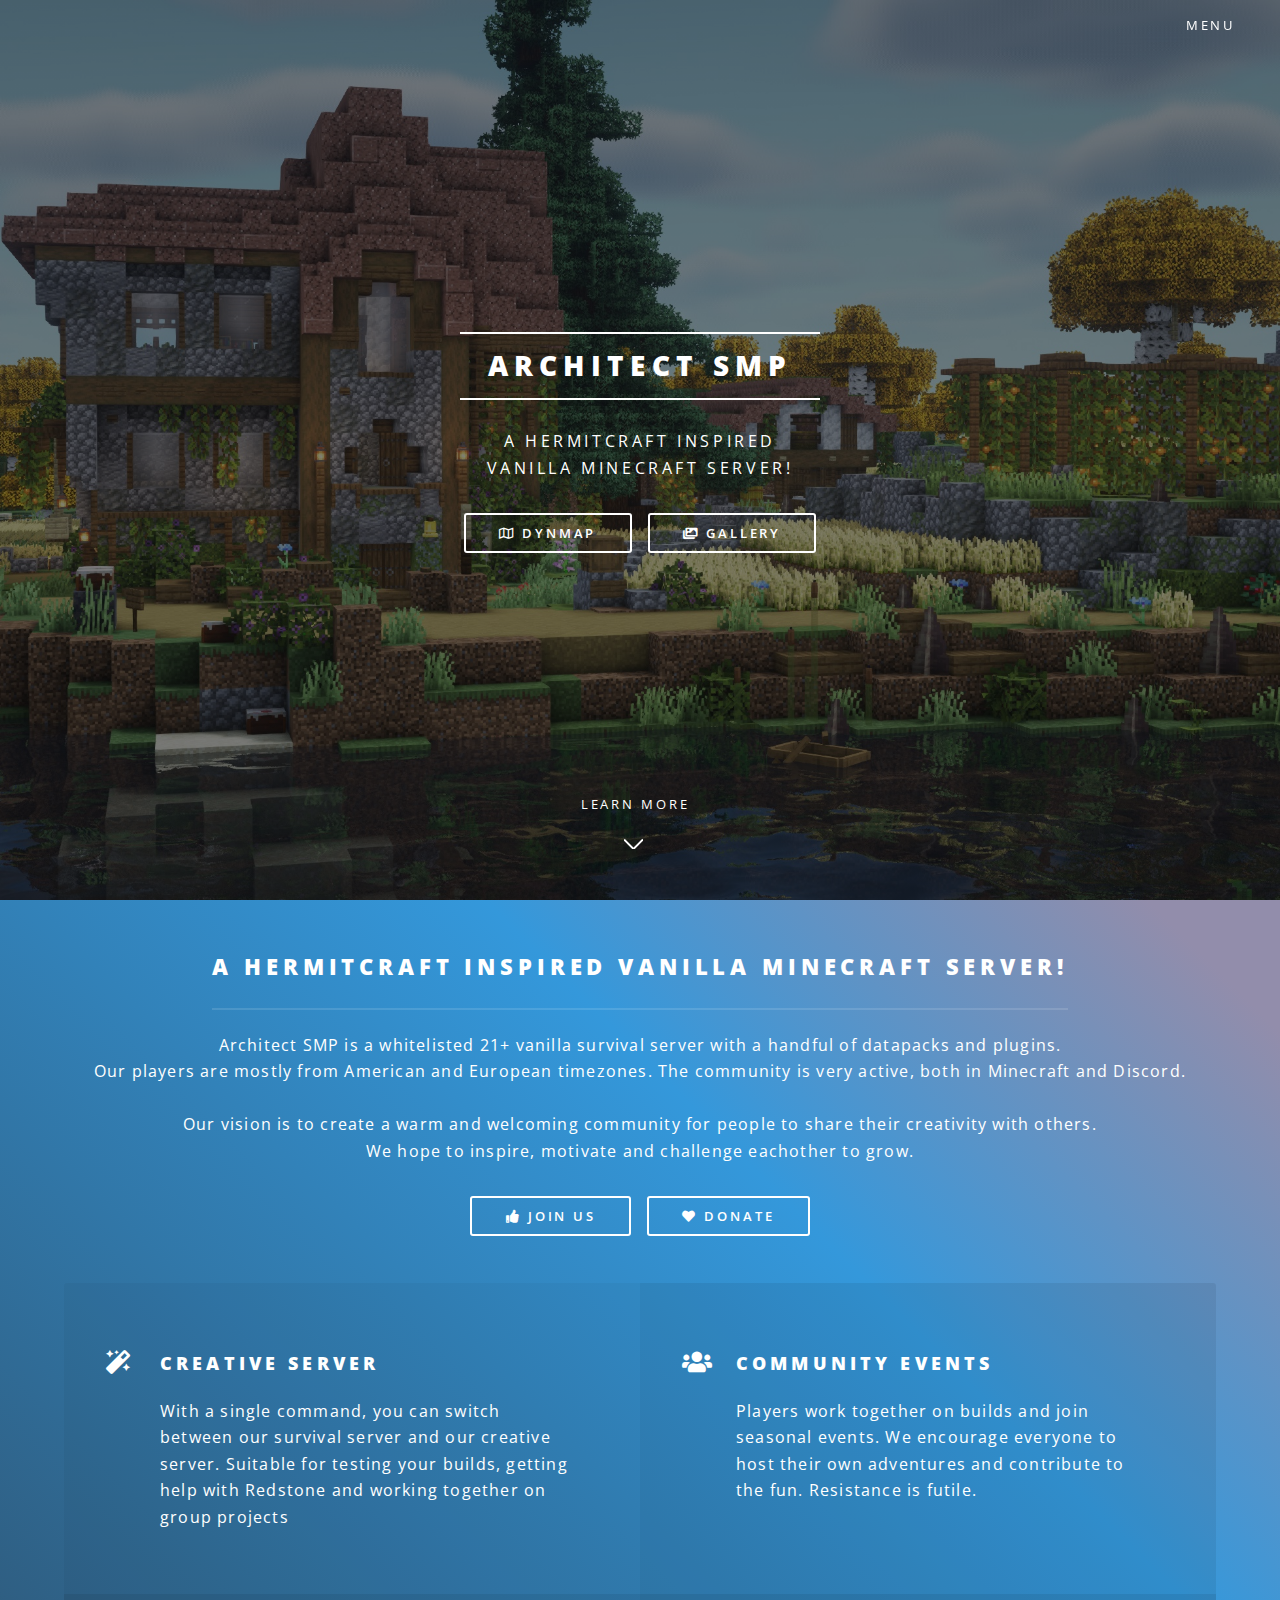
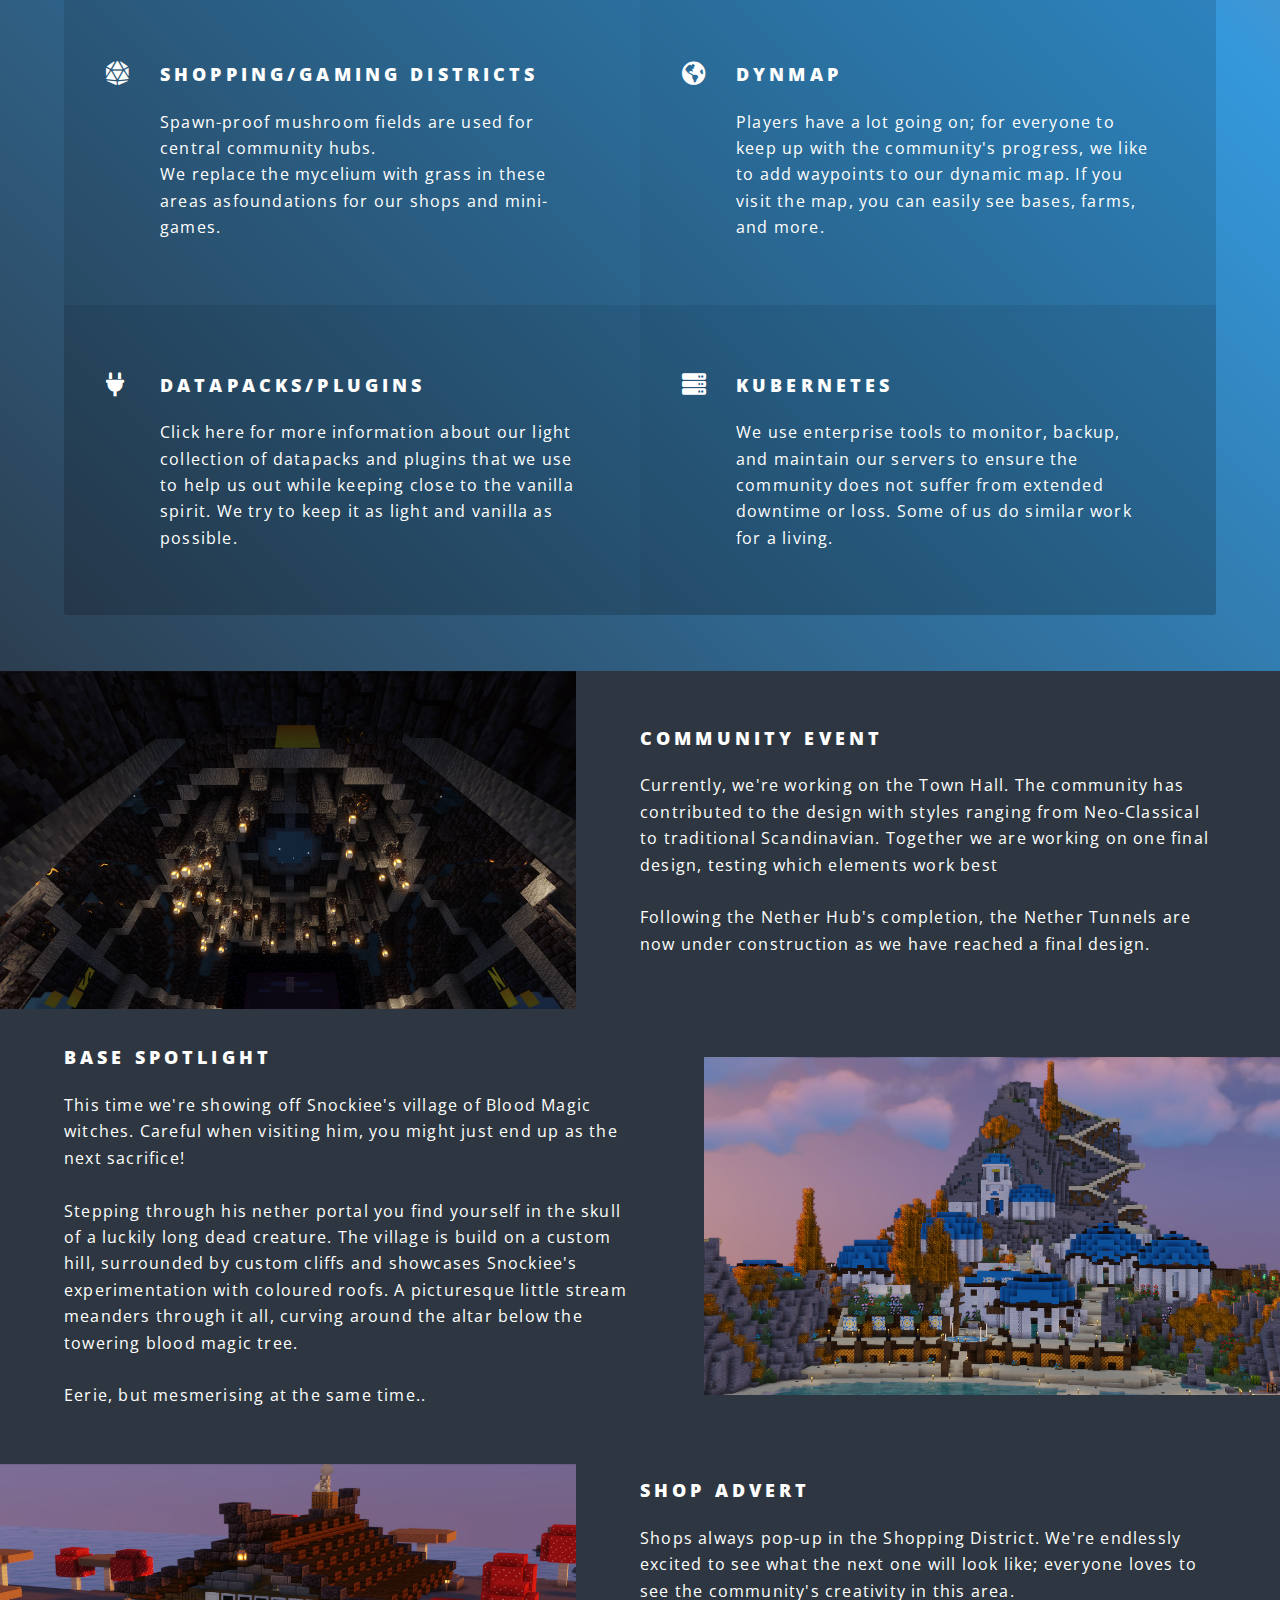
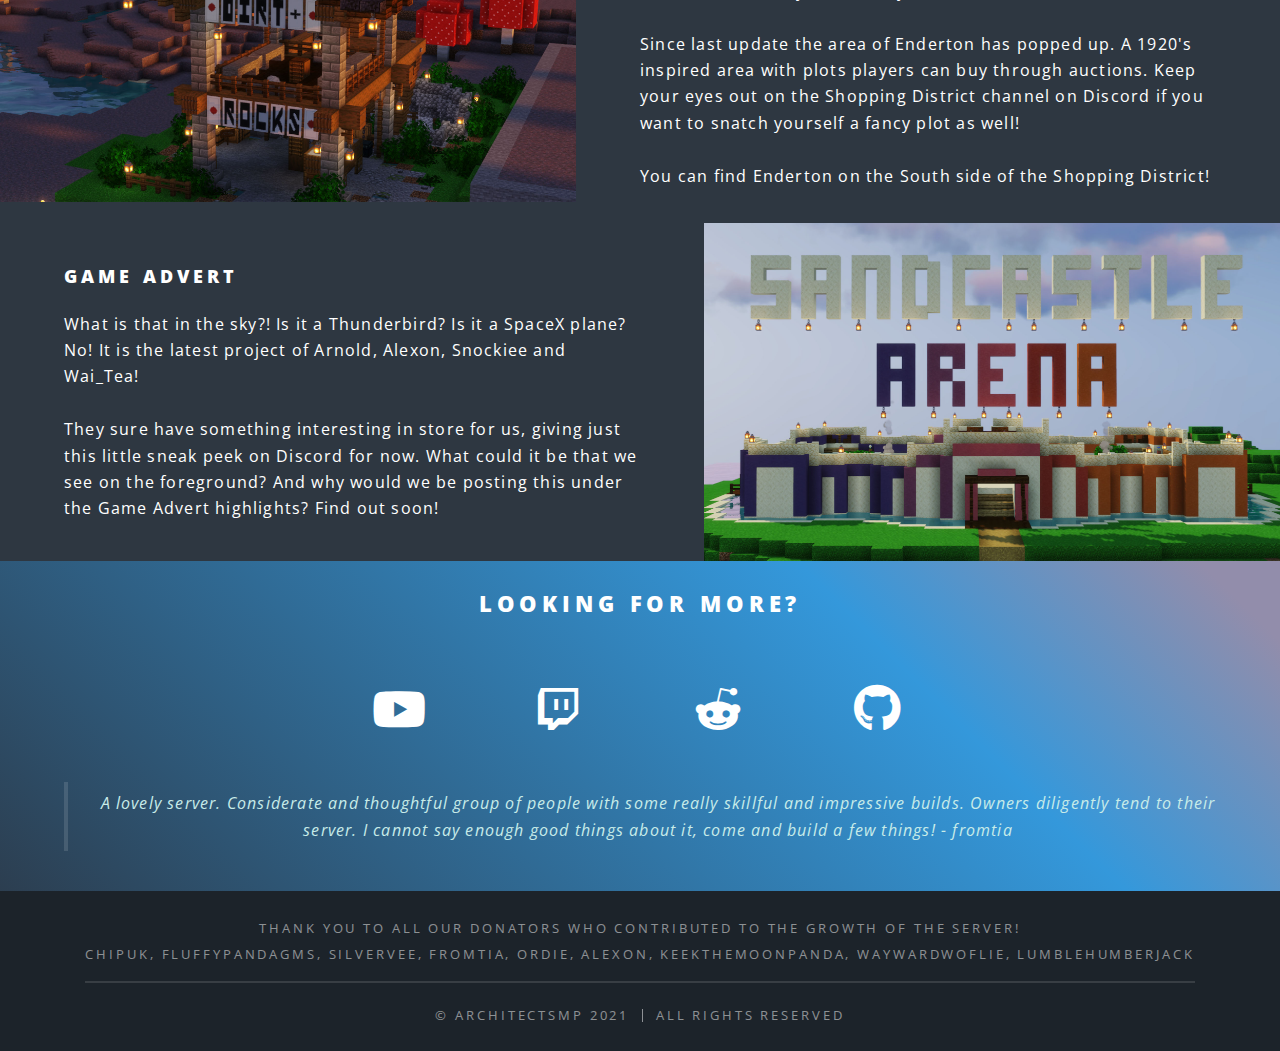
==== index.html @ ae8dad7c "chore: update donators" ====
<!DOCTYPE HTML>
<html>
	<head>
		<title>Architect SMP</title>
		<meta charset="utf-8" />
		<meta name="viewport" content="width=device-width, initial-scale=1, user-scalable=no" />
		<link rel="stylesheet" href="assets/css/main.css" />
    <link rel="icon" href="assets/images/favicon.png">
		<noscript><link rel="stylesheet" href="assets/css/noscript.css" /></noscript>
	</head>
	<body class="landing is-preload">

		<!-- Page Wrapper -->
			<div id="page-wrapper">

				<!-- Header -->
					<header id="header" class="alt">
						<h1><a href="index.html"><!--<img src="assets/images/headerlogo.png" alt="Arcitect SMP"/>&nbsp;--> Architect SMP</a></h1>
						<nav id="nav">
							<ul>
								<li class="special">
								<a href="#menu" class="menuToggle"><span>Menu</span></a>
									<div id="menu">
										<ul>
											<li><h4>Menu</h4></li>
											<li><a href="index.html">Home</a></li>
											<li><a href="faq.html">FAQ</a></li>
                      						<li><a href="mods.html">Datapacks</a></li>
                      						<li><a href="mods.html">Plugins</a></li>
											<li><a href="https://photos.app.goo.gl/3EfzK7wDeBTkXhji7" target="_blank">Gallery</a></li>
											<li><a href="https://map.architectsmp.com" target="_blank">DynMap</a></li>
											<li><a href="https://blog.architectsmp.com" target="_blank">Tech Bits</a></li>
											<li><a href="https://donate.architectsmp.com" target="_blank">Donate</a></li>
											<li><a href="https://discord.gg/k9T9XnFv3Y" target="_blank">Join us</a></li>
										</ul>
									</div>
								</li>
							</ul>
						</nav>
					</header>

				<!-- Banner -->
					<section id="banner">
						<div class="inner">
							<h2>Architect SMP</h2>
							<p>A Hermitcraft inspired <br>
								vanilla	Minecraft server!</p>
							<ul class="actions special">
								<!--<li><a href="https://discord.gg/k9T9XnFv3Y" class="button primary">Join us</a></li>-->
								<!--<li><a href="https://discord.gg/k9T9XnFv3Y" class="button secondary">Donate</a></li>-->
								<li><a href="https://map.architectsmp.com/" class="button secondary icon generic fa-map" target="_blank">DynMap</a></li>
								<li><a href="https://photos.app.goo.gl/3EfzK7wDeBTkXhji7" class="button secondary icon solid fa-images" target="_blank">Gallery</a></li>
							</ul>
						</div>
						<a href="#one" class="more scrolly">Learn More</a>
					</section>

				<!-- One -->
				<section id="one" class="wrapper style3 special">
					<div class="inner">
						<header class="major">
							<h2>A Hermitcraft inspired vanilla Minecraft server!</h2>
							<p>Architect SMP is a whitelisted 21+ vanilla survival server with a handful of datapacks and plugins. <br>
								Our players are mostly from American and European timezones. The community is very active, both in Minecraft and Discord.
								<br><br>
								Our vision is to create a warm and welcoming community for people to share their creativity with others. <br>
								We hope to inspire, motivate and challenge eachother to grow.</p>
							<a href="https://discord.gg/k9T9XnFv3Y" class="button secondary2 icon solid fa-thumbs-up" target="_blank">Join us</a> &nbsp; 
							<a href="https://donate.architectsmp.com/" class="button secondary icon solid fa-heart" target="_blank">Donate</a>
						</header>
						<ul class="features">										
							<li class="icon solid fa-magic">
								<h3>Creative Server</h3>
								<p>With a single command, you can switch between our survival server and our creative server. Suitable for testing your builds, getting help with Redstone and working together on group projects</p>
							</li>
							<li class="icon solid fa-users">
								<h3>Community Events</h3>
								<p>Players work together on builds and join seasonal events. We encourage everyone to host their own adventures and contribute to the fun. Resistance is futile.</p>
							</li>
							<li class="icon solid fa-dice-d20">
								<h3>Shopping/Gaming Districts</h3>
								<p>Spawn-proof mushroom fields are used for central community hubs. <br<br><br>
									We replace the mycelium with grass in these areas asfoundations for our shops and mini-games.</p>
							</li>
							<li class="icon solid fa-globe-americas">
								<a href="https://map.architectsmp.com/" target="_blank"><h3>Dynmap</h3>
								<p>Players have a lot going on; for everyone to keep up with the community's progress, we like to add waypoints to our dynamic map. If you visit the map, you can easily see bases, farms, and more.</p></a>
							</li>
							<li class="icon solid fa-plug">
								<a href="mods.html" target="_blank"><h3>Datapacks/Plugins</h3>
								<p>Click here for more information about our light collection of datapacks and plugins that we use to help us out while keeping close to the vanilla spirit. We try to keep it as light and vanilla as possible.</p></a>
							</li>
							<li class="icon solid fa-server">
								<a href="https://stats.uptimerobot.com/Q71mYu6O9o" target="_blank"><h3>Kubernetes</h3>
								<p>We use enterprise tools to monitor, backup, and maintain our servers to ensure the community does not suffer from extended downtime or loss. Some of us do similar work for a living.</p></a>
							</li>
							<!--<li class="icon solid fa-images">
								<a href="https://donate.architectsmp.com" target="_blank"><h3>Gallery</h3>
								<p>Augue consectetur sed interdum imperdiet et ipsum. Mauris lorem tincidunt nullam amet leo Aenean ligula consequat consequat.</p></a>
							</li>-->
							</ul>
					</div>
				</section>

				<!-- Two -->
					<section id="two" class="wrapper alt style2">
						<section class="spotlight">
							<div class="image"><img src="assets/images/pic01.jpg" alt="" /></div><div class="content">
								<h3>Community Event</h3>
								<p>Currently, we're working on the Town Hall. The community has contributed to the design with styles ranging from Neo-Classical to traditional Scandinavian. Together we are working on one final design, testing which elements work best
									<br><br> Following the Nether Hub's completion, the Nether Tunnels are now under construction as we have reached a final design.
								 </p>
							</div>
						</section>
						<section class="spotlight">
							<div class="image"><img src="assets/images/pic02.jpg" alt="" /></div><div class="content">
								<h3>Base Spotlight</h3>
								<p>This time we're showing off Snockiee's village of Blood Magic witches. Careful when visiting him, you might just end up as the next sacrifice!<br><br>
									Stepping through his nether portal you find yourself in the skull of a luckily long dead creature. The village is build on a custom hill, surrounded by custom cliffs and showcases Snockiee's experimentation with coloured roofs. A picturesque little stream meanders through it all, curving around the altar below the towering blood magic tree. <br><br>
									Eerie, but mesmerising at the same time..
								</p>
							</div>
						</section>
						<section class="spotlight">
							<div class="image"><img src="assets/images/pic03.jpg" alt="" /></div><div class="content">
								<h3>Shop Advert</h3>
								<p>Shops always pop-up in the Shopping District. We're endlessly excited to see what the next one will look like; everyone loves to see the community's creativity in this area.<br><br>
									Since last update the area of Enderton has popped up. A 1920's inspired area with plots players can buy through auctions. Keep your eyes out on the Shopping District channel on Discord if you want to snatch yourself a fancy plot as well!<br><br>
									You can find Enderton on the South side of the Shopping District!
								</p>
							</div>
						</section>
						<section class="spotlight">
							<div class="image"><img src="assets/images/pic04.jpg" alt="" /></div><div class="content">
								<h3>Game Advert</h3>
								<p>What is that in the sky?! Is it a Thunderbird? Is it a SpaceX plane? No! It is the latest project of Arnold, Alexon, Snockiee and Wai_Tea!<br><br>
									They sure have something interesting in store for us, giving just this little sneak peek on Discord for now. What could it be that we see on the foreground? And why would we be posting this under the Game Advert highlights? Find out soon!
								</p>
							</div>
						</section>
					</section>

				<!-- Three -->
				<section id="one" class="wrapper2 style1 special">
					<div class="inner">
						<header class="">
							<h2>Looking for more?</h2>
							<!--<p>Aliquam ut ex ut augue consectetur interdum. Donec amet imperdiet eleifend<br />
							fringilla tincidunt. Nullam dui leo Aenean mi ligula, rhoncus ullamcorper.</p>-->
						</header>
						<ul class="icons major">
							<li><a href="https://www.youtube.com/channel/UCQbwhMPaSMkazDOZa_A0x0g" class="icon brands fa-youtube major style7" target="_blank"><span class="label">Youtube</span></a></li>
							<li><a href="https://www.twitch.tv/architectsmp" class="icon brands fa-twitch major style7" target="_blank"><span class="label">Twitch</span></a></li>
							<li><a href="https://www.reddit.com/r/ArchitectSMP/" class="icon brands fa-reddit-alien major style7" target="_blank"><span class="label">Reddit</span></a></li>
							<li><a href="https://github.com/ArchitectSMP" class="icon brands fa-github major style7" target="_blank"><span class="label">Github</span></a></li>
						</ul>

							<blockquote>A lovely server. Considerate and thoughtful group of people with some really skillful and impressive builds. Owners diligently tend to their server. I cannot say enough good things about it, come and build a few things! - fromtia</blockquote>
							<!--<a href="https://donate.architectsmp.com/" class="button secondary" target="_blank">Donate</a><br><br>-->
					</div>
				</section>

				<!-- CTA 
					<section id="cta" class="wrapper style4">
						<div class="inner">
							<header>
								<h2>Arcue ut vel commodo</h2>
								<p>Aliquam ut ex ut augue consectetur interdum endrerit imperdiet amet eleifend fringilla.</p>
							</header>
							<ul class="actions stacked">
								<li><a href="#" class="button fit primary">Activate</a></li>
								<li><a href="#" class="button fit">Learn More</a></li>
							</ul>
						</div>
					</section>-->

					
				<!-- Footer -->
					<footer id="footer">
						<!--<ul class="icons">
							<li><a href="#" class="icon brands fa-twitter"><span class="label">Twitter</span></a></li>
							<li><a href="#" class="icon brands fa-facebook-f"><span class="label">Facebook</span></a></li>
							<li><a href="#" class="icon brands fa-instagram"><span class="label">Instagram</span></a></li>
							<li><a href="#" class="icon brands fa-dribbble"><span class="label">Dribbble</span></a></li>
							<li><a href="#" class="icon solid fa-envelope"><span class="label">Email</span></a></li>
						</ul>-->
						<ul class="copyright2">
							Thank you to all our donators who contributed to the growth of the server!<br>
							ChipUK, FluffyPandaGMS, SilverVee, fromtia, Ordie, Alexon, Keekthemoonpanda, waywardwoflie, LumbleHumberJack
						</ul>
						<ul class="copyright">
							<li>&copy; ArchitectSMP 2021</li><li>All rights reserved</a></li>
						</ul>
					</footer>

			</div>

		<!-- Scripts -->
			<script src="assets/js/jquery.min.js"></script>
			<script src="assets/js/jquery.scrollex.min.js"></script>
			<script src="assets/js/jquery.scrolly.min.js"></script>
			<script src="assets/js/browser.min.js"></script>
			<script src="assets/js/breakpoints.min.js"></script>
			<script src="assets/js/util.js"></script>
			<script src="assets/js/main.js"></script>
			<!--<script src="assets/js/refresh.js"></script>-->
	</body>
</html>
---- assets/css/main.css ----
@import url(fontawesome-all.min.css);
@import url("https://fonts.googleapis.com/css?family=Open+Sans:400,400italic,600,600italic,800,800italic");

/*
	Spectral by HTML5 UP
	html5up.net | @ajlkn
	Free for personal and commercial use under the CCA 3.0 license (html5up.net/license)
*/

html,
body,
div,
span,
applet,
object,
iframe,
h1,
h2,
h3,
h4,
h5,
h6,
p,
blockquote,
pre,
a,
abbr,
acronym,
address,
big,
cite,
code,
del,
dfn,
em,
img,
ins,
kbd,
q,
s,
samp,
small,
strike,
strong,
sub,
sup,
tt,
var,
b,
u,
i,
center,
dl,
dt,
dd,
ol,
ul,
li,
fieldset,
form,
label,
legend,
table,
caption,
tbody,
tfoot,
thead,
tr,
th,
td,
article,
aside,
canvas,
details,
embed,
figure,
figcaption,
footer,
header,
hgroup,
menu,
nav,
output,
ruby,
section,
summary,
time,
mark,
audio,
video {
  margin: 0;
  padding: 0;
  border: 0;
  font-size: 100%;
  font: inherit;
  vertical-align: baseline;
}

article,
aside,
details,
figcaption,
figure,
footer,
header,
hgroup,
menu,
nav,
section {
  display: block;
}

body {
  line-height: 1;
}

ol,
ul {
  list-style: none;
}

blockquote,
q {
  quotes: none;
}

blockquote:before,
blockquote:after,
q:before,
q:after {
  content: "";
  content: none;
}

table {
  border-collapse: collapse;
  border-spacing: 0;
}

body {
  -webkit-text-size-adjust: none;
}

mark {
  background-color: transparent;
  color: inherit;
}

input::-moz-focus-inner {
  border: 0;
  padding: 0;
}

input,
select,
textarea {
  -moz-appearance: none;
  -webkit-appearance: none;
  -ms-appearance: none;
  appearance: none;
}

/* Basic */

@-ms-viewport {
  width: device-width;
}

html {
  box-sizing: border-box;
}

*,
*:before,
*:after {
  box-sizing: inherit;
}

body {
  background: #1d242a;
}

body.is-preload *,
body.is-preload *:before,
body.is-preload *:after {
  -moz-animation: none !important;
  -webkit-animation: none !important;
  -ms-animation: none !important;
  animation: none !important;
  -moz-transition: none !important;
  -webkit-transition: none !important;
  -ms-transition: none !important;
  transition: none !important;
}

body,
input,
select,
textarea {
  color: #fff;
  font-family: "Open Sans", Helvetica, sans-serif;
  font-size: 15pt;
  font-weight: 400;
  letter-spacing: 0.075em;
  line-height: 1.65em;
}

@media screen and (max-width: 1680px) {
  body,
  input,
  select,
  textarea {
    font-size: 13pt;
  }
}

@media screen and (max-width: 1280px) {
  body,
  input,
  select,
  textarea {
    font-size: 12pt;
  }
}

@media screen and (max-width: 736px) {
  body,
  input,
  select,
  textarea {
    font-size: 11pt;
    letter-spacing: 0.0375em;
  }
}

a {
  -moz-transition: color 0.2s ease, border-bottom-color 0.2s ease;
  -webkit-transition: color 0.2s ease, border-bottom-color 0.2s ease;
  -ms-transition: color 0.2s ease, border-bottom-color 0.2s ease;
  transition: color 0.2s ease, border-bottom-color 0.2s ease;
  border-bottom: dotted 1px;
  color: rgb(255, 255, 255);
  text-decoration: none;
}

a:hover {
  border-bottom-color: transparent;
  color: rgb(255, 255, 255);
}

strong,
b {
  color: #fff;
  font-weight: 600;
}

em,
i {
  font-style: italic;
}

p {
  margin: 0 0 2em 0;
}

h1,
h2,
h3,
h4,
h5,
h6 {
  color: #fff;
  font-weight: 800;
  letter-spacing: 0.225em;
  line-height: 1em;
  margin: 0 0 1em 0;
  text-transform: uppercase;
}

h1 a,
h2 a,
h3 a,
h4 a,
h5 a,
h6 a {
  color: inherit;
  text-decoration: none;
}

h2 {
  font-size: 1.35em;
  line-height: 1.75em;
}

@media screen and (max-width: 736px) {
  h2 {
    font-size: 1.1em;
    line-height: 1.65em;
  }
}

h3 {
  font-size: 1.15em;
  line-height: 1.75em;
}

@media screen and (max-width: 736px) {
  h3 {
    font-size: 1em;
    line-height: 1.65em;
  }
}

h4 {
  font-size: 1em;
  line-height: 1.5em;
}

h5 {
  font-size: 0.9em;
  line-height: 1.5em;
}

h6 {
  font-size: 0.7em;
  line-height: 1.5em;
}

sub {
  font-size: 0.8em;
  position: relative;
  top: 0.5em;
}

sup {
  font-size: 0.8em;
  position: relative;
  top: -0.5em;
}

hr {
  border: 0;
  border-bottom: solid 2px #fff;
  margin: 3em 0;
}

hr.major {
  margin: 4.5em 0;
}

hr.major2 {
  margin: 1.5em 0;
}

blockquote {
  border-left: solid 4px #fff;
  font-style: italic;
  margin: 0 0 2em 0;
  padding: 0.5em 0 0.5em 2em;
}

code {
  background: rgba(144, 144, 144, 0.25);
  border-radius: 3px;
  font-family: "Courier New", monospace;
  font-size: 0.9em;
  letter-spacing: 0;
  margin: 0 0.25em;
  padding: 0.25em 0.65em;
  color:rgb(185, 210, 255);
}

pre {
  -webkit-overflow-scrolling: touch;
  font-family: "Courier New", monospace;
  font-size: 0.9em;
  margin: 0 0 2em 0;
}

pre code {
  display: block;
  line-height: 1.75em;
  padding: 1em 1.5em;
  overflow-x: auto;
}

.align-left {
  text-align: left;
}

.align-center {
  text-align: center;
}

.align-right {
  text-align: right;
}

/* Row */

.row {
  display: flex;
  flex-wrap: wrap;
  box-sizing: border-box;
  align-items: stretch;
}

.row > * {
  box-sizing: border-box;
}

.row.gtr-uniform > * > :last-child {
  margin-bottom: 0;
}

.row.aln-left {
  justify-content: flex-start;
}

.row.aln-center {
  justify-content: center;
}

.row.aln-right {
  justify-content: flex-end;
}

.row.aln-top {
  align-items: flex-start;
}

.row.aln-middle {
  align-items: center;
}

.row.aln-bottom {
  align-items: flex-end;
}

.row > .imp {
  order: -1;
}

.row > .col-1 {
  width: 8.33333%;
}

.row > .off-1 {
  margin-left: 8.33333%;
}

.row > .col-2 {
  width: 16.66667%;
}

.row > .off-2 {
  margin-left: 16.66667%;
}

.row > .col-3 {
  width: 25%;
}

.row > .off-3 {
  margin-left: 25%;
}

.row > .col-4 {
  width: 33.33333%;
}

.row > .off-4 {
  margin-left: 33.33333%;
}

.row > .col-5 {
  width: 41.66667%;
}

.row > .off-5 {
  margin-left: 41.66667%;
}

.row > .col-6 {
  width: 50%;
}

.row > .off-6 {
  margin-left: 50%;
}

.row > .col-7 {
  width: 58.33333%;
}

.row > .off-7 {
  margin-left: 58.33333%;
}

.row > .col-8 {
  width: 66.66667%;
}

.row > .off-8 {
  margin-left: 66.66667%;
}

.row > .col-9 {
  width: 75%;
}

.row > .off-9 {
  margin-left: 75%;
}

.row > .col-10 {
  width: 83.33333%;
}

.row > .off-10 {
  margin-left: 83.33333%;
}

.row > .col-11 {
  width: 91.66667%;
}

.row > .off-11 {
  margin-left: 91.66667%;
}

.row > .col-12 {
  width: 100%;
}

.row > .off-12 {
  margin-left: 100%;
}

.row.gtr-0 {
  margin-top: 0;
  margin-left: 0em;
}

.row.gtr-0 > * {
  padding: 0 0 0 0em;
}

.row.gtr-0.gtr-uniform {
  margin-top: 0em;
}

.row.gtr-0.gtr-uniform > * {
  padding-top: 0em;
}

.row.gtr-25 {
  margin-top: 0;
  margin-left: -0.375em;
}

.row.gtr-25 > * {
  padding: 0 0 0 0.375em;
}

.row.gtr-25.gtr-uniform {
  margin-top: -0.375em;
}

.row.gtr-25.gtr-uniform > * {
  padding-top: 0.375em;
}

.row.gtr-50 {
  margin-top: 0;
  margin-left: -0.75em;
}

.row.gtr-50 > * {
  padding: 0 0 0 0.75em;
}

.row.gtr-50.gtr-uniform {
  margin-top: -0.75em;
}

.row.gtr-50.gtr-uniform > * {
  padding-top: 0.75em;
}

.row {
  margin-top: 0;
  margin-left: -1.5em;
}

.row > * {
  padding: 0 0 0 1.5em;
}

.row.gtr-uniform {
  margin-top: -1.5em;
}

.row.gtr-uniform > * {
  padding-top: 1.5em;
}

.row.gtr-150 {
  margin-top: 0;
  margin-left: -2.25em;
}

.row.gtr-150 > * {
  padding: 0 0 0 2.25em;
}

.row.gtr-150.gtr-uniform {
  margin-top: -2.25em;
}

.row.gtr-150.gtr-uniform > * {
  padding-top: 2.25em;
}

.row.gtr-200 {
  margin-top: 0;
  margin-left: -3em;
}

.row.gtr-200 > * {
  padding: 0 0 0 3em;
}

.row.gtr-200.gtr-uniform {
  margin-top: -3em;
}

.row.gtr-200.gtr-uniform > * {
  padding-top: 3em;
}

@media screen and (max-width: 1680px) {
  .row {
    display: flex;
    flex-wrap: wrap;
    box-sizing: border-box;
    align-items: stretch;
  }

  .row > * {
    box-sizing: border-box;
  }

  .row.gtr-uniform > * > :last-child {
    margin-bottom: 0;
  }

  .row.aln-left {
    justify-content: flex-start;
  }

  .row.aln-center {
    justify-content: center;
  }

  .row.aln-right {
    justify-content: flex-end;
  }

  .row.aln-top {
    align-items: flex-start;
  }

  .row.aln-middle {
    align-items: center;
  }

  .row.aln-bottom {
    align-items: flex-end;
  }

  .row > .imp-xlarge {
    order: -1;
  }

  .row > .col-1-xlarge {
    width: 8.33333%;
  }

  .row > .off-1-xlarge {
    margin-left: 8.33333%;
  }

  .row > .col-2-xlarge {
    width: 16.66667%;
  }

  .row > .off-2-xlarge {
    margin-left: 16.66667%;
  }

  .row > .col-3-xlarge {
    width: 25%;
  }

  .row > .off-3-xlarge {
    margin-left: 25%;
  }

  .row > .col-4-xlarge {
    width: 33.33333%;
  }

  .row > .off-4-xlarge {
    margin-left: 33.33333%;
  }

  .row > .col-5-xlarge {
    width: 41.66667%;
  }

  .row > .off-5-xlarge {
    margin-left: 41.66667%;
  }

  .row > .col-6-xlarge {
    width: 50%;
  }

  .row > .off-6-xlarge {
    margin-left: 50%;
  }

  .row > .col-7-xlarge {
    width: 58.33333%;
  }

  .row > .off-7-xlarge {
    margin-left: 58.33333%;
  }

  .row > .col-8-xlarge {
    width: 66.66667%;
  }

  .row > .off-8-xlarge {
    margin-left: 66.66667%;
  }

  .row > .col-9-xlarge {
    width: 75%;
  }

  .row > .off-9-xlarge {
    margin-left: 75%;
  }

  .row > .col-10-xlarge {
    width: 83.33333%;
  }

  .row > .off-10-xlarge {
    margin-left: 83.33333%;
  }

  .row > .col-11-xlarge {
    width: 91.66667%;
  }

  .row > .off-11-xlarge {
    margin-left: 91.66667%;
  }

  .row > .col-12-xlarge {
    width: 100%;
  }

  .row > .off-12-xlarge {
    margin-left: 100%;
  }

  .row.gtr-0 {
    margin-top: 0;
    margin-left: 0em;
  }

  .row.gtr-0 > * {
    padding: 0 0 0 0em;
  }

  .row.gtr-0.gtr-uniform {
    margin-top: 0em;
  }

  .row.gtr-0.gtr-uniform > * {
    padding-top: 0em;
  }

  .row.gtr-25 {
    margin-top: 0;
    margin-left: -0.375em;
  }

  .row.gtr-25 > * {
    padding: 0 0 0 0.375em;
  }

  .row.gtr-25.gtr-uniform {
    margin-top: -0.375em;
  }

  .row.gtr-25.gtr-uniform > * {
    padding-top: 0.375em;
  }

  .row.gtr-50 {
    margin-top: 0;
    margin-left: -0.75em;
  }

  .row.gtr-50 > * {
    padding: 0 0 0 0.75em;
  }

  .row.gtr-50.gtr-uniform {
    margin-top: -0.75em;
  }

  .row.gtr-50.gtr-uniform > * {
    padding-top: 0.75em;
  }

  .row {
    margin-top: 0;
    margin-left: -1.5em;
  }

  .row > * {
    padding: 0 0 0 1.5em;
  }

  .row.gtr-uniform {
    margin-top: -1.5em;
  }

  .row.gtr-uniform > * {
    padding-top: 1.5em;
  }

  .row.gtr-150 {
    margin-top: 0;
    margin-left: -2.25em;
  }

  .row.gtr-150 > * {
    padding: 0 0 0 2.25em;
  }

  .row.gtr-150.gtr-uniform {
    margin-top: -2.25em;
  }

  .row.gtr-150.gtr-uniform > * {
    padding-top: 2.25em;
  }

  .row.gtr-200 {
    margin-top: 0;
    margin-left: -3em;
  }

  .row.gtr-200 > * {
    padding: 0 0 0 3em;
  }

  .row.gtr-200.gtr-uniform {
    margin-top: -3em;
  }

  .row.gtr-200.gtr-uniform > * {
    padding-top: 3em;
  }
}

@media screen and (max-width: 1280px) {
  .row {
    display: flex;
    flex-wrap: wrap;
    box-sizing: border-box;
    align-items: stretch;
  }

  .row > * {
    box-sizing: border-box;
  }

  .row.gtr-uniform > * > :last-child {
    margin-bottom: 0;
  }

  .row.aln-left {
    justify-content: flex-start;
  }

  .row.aln-center {
    justify-content: center;
  }

  .row.aln-right {
    justify-content: flex-end;
  }

  .row.aln-top {
    align-items: flex-start;
  }

  .row.aln-middle {
    align-items: center;
  }

  .row.aln-bottom {
    align-items: flex-end;
  }

  .row > .imp-large {
    order: -1;
  }

  .row > .col-1-large {
    width: 8.33333%;
  }

  .row > .off-1-large {
    margin-left: 8.33333%;
  }

  .row > .col-2-large {
    width: 16.66667%;
  }

  .row > .off-2-large {
    margin-left: 16.66667%;
  }

  .row > .col-3-large {
    width: 25%;
  }

  .row > .off-3-large {
    margin-left: 25%;
  }

  .row > .col-4-large {
    width: 33.33333%;
  }

  .row > .off-4-large {
    margin-left: 33.33333%;
  }

  .row > .col-5-large {
    width: 41.66667%;
  }

  .row > .off-5-large {
    margin-left: 41.66667%;
  }

  .row > .col-6-large {
    width: 50%;
  }

  .row > .off-6-large {
    margin-left: 50%;
  }

  .row > .col-7-large {
    width: 58.33333%;
  }

  .row > .off-7-large {
    margin-left: 58.33333%;
  }

  .row > .col-8-large {
    width: 66.66667%;
  }

  .row > .off-8-large {
    margin-left: 66.66667%;
  }

  .row > .col-9-large {
    width: 75%;
  }

  .row > .off-9-large {
    margin-left: 75%;
  }

  .row > .col-10-large {
    width: 83.33333%;
  }

  .row > .off-10-large {
    margin-left: 83.33333%;
  }

  .row > .col-11-large {
    width: 91.66667%;
  }

  .row > .off-11-large {
    margin-left: 91.66667%;
  }

  .row > .col-12-large {
    width: 100%;
  }

  .row > .off-12-large {
    margin-left: 100%;
  }

  .row.gtr-0 {
    margin-top: 0;
    margin-left: 0em;
  }

  .row.gtr-0 > * {
    padding: 0 0 0 0em;
  }

  .row.gtr-0.gtr-uniform {
    margin-top: 0em;
  }

  .row.gtr-0.gtr-uniform > * {
    padding-top: 0em;
  }

  .row.gtr-25 {
    margin-top: 0;
    margin-left: -0.375em;
  }

  .row.gtr-25 > * {
    padding: 0 0 0 0.375em;
  }

  .row.gtr-25.gtr-uniform {
    margin-top: -0.375em;
  }

  .row.gtr-25.gtr-uniform > * {
    padding-top: 0.375em;
  }

  .row.gtr-50 {
    margin-top: 0;
    margin-left: -0.75em;
  }

  .row.gtr-50 > * {
    padding: 0 0 0 0.75em;
  }

  .row.gtr-50.gtr-uniform {
    margin-top: -0.75em;
  }

  .row.gtr-50.gtr-uniform > * {
    padding-top: 0.75em;
  }

  .row {
    margin-top: 0;
    margin-left: -1.5em;
  }

  .row > * {
    padding: 0 0 0 1.5em;
  }

  .row.gtr-uniform {
    margin-top: -1.5em;
  }

  .row.gtr-uniform > * {
    padding-top: 1.5em;
  }

  .row.gtr-150 {
    margin-top: 0;
    margin-left: -2.25em;
  }

  .row.gtr-150 > * {
    padding: 0 0 0 2.25em;
  }

  .row.gtr-150.gtr-uniform {
    margin-top: -2.25em;
  }

  .row.gtr-150.gtr-uniform > * {
    padding-top: 2.25em;
  }

  .row.gtr-200 {
    margin-top: 0;
    margin-left: -3em;
  }

  .row.gtr-200 > * {
    padding: 0 0 0 3em;
  }

  .row.gtr-200.gtr-uniform {
    margin-top: -3em;
  }

  .row.gtr-200.gtr-uniform > * {
    padding-top: 3em;
  }
}

@media screen and (max-width: 980px) {
  .row {
    display: flex;
    flex-wrap: wrap;
    box-sizing: border-box;
    align-items: stretch;
  }

  .row > * {
    box-sizing: border-box;
  }

  .row.gtr-uniform > * > :last-child {
    margin-bottom: 0;
  }

  .row.aln-left {
    justify-content: flex-start;
  }

  .row.aln-center {
    justify-content: center;
  }

  .row.aln-right {
    justify-content: flex-end;
  }

  .row.aln-top {
    align-items: flex-start;
  }

  .row.aln-middle {
    align-items: center;
  }

  .row.aln-bottom {
    align-items: flex-end;
  }

  .row > .imp-medium {
    order: -1;
  }

  .row > .col-1-medium {
    width: 8.33333%;
  }

  .row > .off-1-medium {
    margin-left: 8.33333%;
  }

  .row > .col-2-medium {
    width: 16.66667%;
  }

  .row > .off-2-medium {
    margin-left: 16.66667%;
  }

  .row > .col-3-medium {
    width: 25%;
  }

  .row > .off-3-medium {
    margin-left: 25%;
  }

  .row > .col-4-medium {
    width: 33.33333%;
  }

  .row > .off-4-medium {
    margin-left: 33.33333%;
  }

  .row > .col-5-medium {
    width: 41.66667%;
  }

  .row > .off-5-medium {
    margin-left: 41.66667%;
  }

  .row > .col-6-medium {
    width: 50%;
  }

  .row > .off-6-medium {
    margin-left: 50%;
  }

  .row > .col-7-medium {
    width: 58.33333%;
  }

  .row > .off-7-medium {
    margin-left: 58.33333%;
  }

  .row > .col-8-medium {
    width: 66.66667%;
  }

  .row > .off-8-medium {
    margin-left: 66.66667%;
  }

  .row > .col-9-medium {
    width: 75%;
  }

  .row > .off-9-medium {
    margin-left: 75%;
  }

  .row > .col-10-medium {
    width: 83.33333%;
  }

  .row > .off-10-medium {
    margin-left: 83.33333%;
  }

  .row > .col-11-medium {
    width: 91.66667%;
  }

  .row > .off-11-medium {
    margin-left: 91.66667%;
  }

  .row > .col-12-medium {
    width: 100%;
  }

  .row > .off-12-medium {
    margin-left: 100%;
  }

  .row.gtr-0 {
    margin-top: 0;
    margin-left: 0em;
  }

  .row.gtr-0 > * {
    padding: 0 0 0 0em;
  }

  .row.gtr-0.gtr-uniform {
    margin-top: 0em;
  }

  .row.gtr-0.gtr-uniform > * {
    padding-top: 0em;
  }

  .row.gtr-25 {
    margin-top: 0;
    margin-left: -0.375em;
  }

  .row.gtr-25 > * {
    padding: 0 0 0 0.375em;
  }

  .row.gtr-25.gtr-uniform {
    margin-top: -0.375em;
  }

  .row.gtr-25.gtr-uniform > * {
    padding-top: 0.375em;
  }

  .row.gtr-50 {
    margin-top: 0;
    margin-left: -0.75em;
  }

  .row.gtr-50 > * {
    padding: 0 0 0 0.75em;
  }

  .row.gtr-50.gtr-uniform {
    margin-top: -0.75em;
  }

  .row.gtr-50.gtr-uniform > * {
    padding-top: 0.75em;
  }

  .row {
    margin-top: 0;
    margin-left: -1.5em;
  }

  .row > * {
    padding: 0 0 0 1.5em;
  }

  .row.gtr-uniform {
    margin-top: -1.5em;
  }

  .row.gtr-uniform > * {
    padding-top: 1.5em;
  }

  .row.gtr-150 {
    margin-top: 0;
    margin-left: -2.25em;
  }

  .row.gtr-150 > * {
    padding: 0 0 0 2.25em;
  }

  .row.gtr-150.gtr-uniform {
    margin-top: -2.25em;
  }

  .row.gtr-150.gtr-uniform > * {
    padding-top: 2.25em;
  }

  .row.gtr-200 {
    margin-top: 0;
    margin-left: -3em;
  }

  .row.gtr-200 > * {
    padding: 0 0 0 3em;
  }

  .row.gtr-200.gtr-uniform {
    margin-top: -3em;
  }

  .row.gtr-200.gtr-uniform > * {
    padding-top: 3em;
  }
}

@media screen and (max-width: 736px) {
  .row {
    display: flex;
    flex-wrap: wrap;
    box-sizing: border-box;
    align-items: stretch;
  }

  .row > * {
    box-sizing: border-box;
  }

  .row.gtr-uniform > * > :last-child {
    margin-bottom: 0;
  }

  .row.aln-left {
    justify-content: flex-start;
  }

  .row.aln-center {
    justify-content: center;
  }

  .row.aln-right {
    justify-content: flex-end;
  }

  .row.aln-top {
    align-items: flex-start;
  }

  .row.aln-middle {
    align-items: center;
  }

  .row.aln-bottom {
    align-items: flex-end;
  }

  .row > .imp-small {
    order: -1;
  }

  .row > .col-1-small {
    width: 8.33333%;
  }

  .row > .off-1-small {
    margin-left: 8.33333%;
  }

  .row > .col-2-small {
    width: 16.66667%;
  }

  .row > .off-2-small {
    margin-left: 16.66667%;
  }

  .row > .col-3-small {
    width: 25%;
  }

  .row > .off-3-small {
    margin-left: 25%;
  }

  .row > .col-4-small {
    width: 33.33333%;
  }

  .row > .off-4-small {
    margin-left: 33.33333%;
  }

  .row > .col-5-small {
    width: 41.66667%;
  }

  .row > .off-5-small {
    margin-left: 41.66667%;
  }

  .row > .col-6-small {
    width: 50%;
  }

  .row > .off-6-small {
    margin-left: 50%;
  }

  .row > .col-7-small {
    width: 58.33333%;
  }

  .row > .off-7-small {
    margin-left: 58.33333%;
  }

  .row > .col-8-small {
    width: 66.66667%;
  }

  .row > .off-8-small {
    margin-left: 66.66667%;
  }

  .row > .col-9-small {
    width: 75%;
  }

  .row > .off-9-small {
    margin-left: 75%;
  }

  .row > .col-10-small {
    width: 83.33333%;
  }

  .row > .off-10-small {
    margin-left: 83.33333%;
  }

  .row > .col-11-small {
    width: 91.66667%;
  }

  .row > .off-11-small {
    margin-left: 91.66667%;
  }

  .row > .col-12-small {
    width: 100%;
  }

  .row > .off-12-small {
    margin-left: 100%;
  }

  .row.gtr-0 {
    margin-top: 0;
    margin-left: 0em;
  }

  .row.gtr-0 > * {
    padding: 0 0 0 0em;
  }

  .row.gtr-0.gtr-uniform {
    margin-top: 0em;
  }

  .row.gtr-0.gtr-uniform > * {
    padding-top: 0em;
  }

  .row.gtr-25 {
    margin-top: 0;
    margin-left: -0.375em;
  }

  .row.gtr-25 > * {
    padding: 0 0 0 0.375em;
  }

  .row.gtr-25.gtr-uniform {
    margin-top: -0.375em;
  }

  .row.gtr-25.gtr-uniform > * {
    padding-top: 0.375em;
  }

  .row.gtr-50 {
    margin-top: 0;
    margin-left: -0.75em;
  }

  .row.gtr-50 > * {
    padding: 0 0 0 0.75em;
  }

  .row.gtr-50.gtr-uniform {
    margin-top: -0.75em;
  }

  .row.gtr-50.gtr-uniform > * {
    padding-top: 0.75em;
  }

  .row {
    margin-top: 0;
    margin-left: -1.5em;
  }

  .row > * {
    padding: 0 0 0 1.5em;
  }

  .row.gtr-uniform {
    margin-top: -1.5em;
  }

  .row.gtr-uniform > * {
    padding-top: 1.5em;
  }

  .row.gtr-150 {
    margin-top: 0;
    margin-left: -2.25em;
  }

  .row.gtr-150 > * {
    padding: 0 0 0 2.25em;
  }

  .row.gtr-150.gtr-uniform {
    margin-top: -2.25em;
  }

  .row.gtr-150.gtr-uniform > * {
    padding-top: 2.25em;
  }

  .row.gtr-200 {
    margin-top: 0;
    margin-left: -3em;
  }

  .row.gtr-200 > * {
    padding: 0 0 0 3em;
  }

  .row.gtr-200.gtr-uniform {
    margin-top: -3em;
  }

  .row.gtr-200.gtr-uniform > * {
    padding-top: 3em;
  }
}

@media screen and (max-width: 480px) {
  .row {
    display: flex;
    flex-wrap: wrap;
    box-sizing: border-box;
    align-items: stretch;
  }

  .row > * {
    box-sizing: border-box;
  }

  .row.gtr-uniform > * > :last-child {
    margin-bottom: 0;
  }

  .row.aln-left {
    justify-content: flex-start;
  }

  .row.aln-center {
    justify-content: center;
  }

  .row.aln-right {
    justify-content: flex-end;
  }

  .row.aln-top {
    align-items: flex-start;
  }

  .row.aln-middle {
    align-items: center;
  }

  .row.aln-bottom {
    align-items: flex-end;
  }

  .row > .imp-xsmall {
    order: -1;
  }

  .row > .col-1-xsmall {
    width: 8.33333%;
  }

  .row > .off-1-xsmall {
    margin-left: 8.33333%;
  }

  .row > .col-2-xsmall {
    width: 16.66667%;
  }

  .row > .off-2-xsmall {
    margin-left: 16.66667%;
  }

  .row > .col-3-xsmall {
    width: 25%;
  }

  .row > .off-3-xsmall {
    margin-left: 25%;
  }

  .row > .col-4-xsmall {
    width: 33.33333%;
  }

  .row > .off-4-xsmall {
    margin-left: 33.33333%;
  }

  .row > .col-5-xsmall {
    width: 41.66667%;
  }

  .row > .off-5-xsmall {
    margin-left: 41.66667%;
  }

  .row > .col-6-xsmall {
    width: 50%;
  }

  .row > .off-6-xsmall {
    margin-left: 50%;
  }

  .row > .col-7-xsmall {
    width: 58.33333%;
  }

  .row > .off-7-xsmall {
    margin-left: 58.33333%;
  }

  .row > .col-8-xsmall {
    width: 66.66667%;
  }

  .row > .off-8-xsmall {
    margin-left: 66.66667%;
  }

  .row > .col-9-xsmall {
    width: 75%;
  }

  .row > .off-9-xsmall {
    margin-left: 75%;
  }

  .row > .col-10-xsmall {
    width: 83.33333%;
  }

  .row > .off-10-xsmall {
    margin-left: 83.33333%;
  }

  .row > .col-11-xsmall {
    width: 91.66667%;
  }

  .row > .off-11-xsmall {
    margin-left: 91.66667%;
  }

  .row > .col-12-xsmall {
    width: 100%;
  }

  .row > .off-12-xsmall {
    margin-left: 100%;
  }

  .row.gtr-0 {
    margin-top: 0;
    margin-left: 0em;
  }

  .row.gtr-0 > * {
    padding: 0 0 0 0em;
  }

  .row.gtr-0.gtr-uniform {
    margin-top: 0em;
  }

  .row.gtr-0.gtr-uniform > * {
    padding-top: 0em;
  }

  .row.gtr-25 {
    margin-top: 0;
    margin-left: -0.375em;
  }

  .row.gtr-25 > * {
    padding: 0 0 0 0.375em;
  }

  .row.gtr-25.gtr-uniform {
    margin-top: -0.375em;
  }

  .row.gtr-25.gtr-uniform > * {
    padding-top: 0.375em;
  }

  .row.gtr-50 {
    margin-top: 0;
    margin-left: -0.75em;
  }

  .row.gtr-50 > * {
    padding: 0 0 0 0.75em;
  }

  .row.gtr-50.gtr-uniform {
    margin-top: -0.75em;
  }

  .row.gtr-50.gtr-uniform > * {
    padding-top: 0.75em;
  }

  .row {
    margin-top: 0;
    margin-left: -1.5em;
  }

  .row > * {
    padding: 0 0 0 1.5em;
  }

  .row.gtr-uniform {
    margin-top: -1.5em;
  }

  .row.gtr-uniform > * {
    padding-top: 1.5em;
  }

  .row.gtr-150 {
    margin-top: 0;
    margin-left: -2.25em;
  }

  .row.gtr-150 > * {
    padding: 0 0 0 2.25em;
  }

  .row.gtr-150.gtr-uniform {
    margin-top: -2.25em;
  }

  .row.gtr-150.gtr-uniform > * {
    padding-top: 2.25em;
  }

  .row.gtr-200 {
    margin-top: 0;
    margin-left: -3em;
  }

  .row.gtr-200 > * {
    padding: 0 0 0 3em;
  }

  .row.gtr-200.gtr-uniform {
    margin-top: -3em;
  }

  .row.gtr-200.gtr-uniform > * {
    padding-top: 3em;
  }
}

/* Section/Article */

section.special,
article.special {
  text-align: center;
}

header p {
  color: rgba(255, 255, 255, 0.5);
  position: relative;
  top: -0.25em;
}

header h3 + p {
  font-size: 1.1em;
}

header h4 + p,
header h5 + p,
header h6 + p {
  font-size: 0.9em;
}

header.major {
  margin: 0 0 2.5em 0;
}

header.major h2,
header.major h3,
header.major h4,
header.major h5,
header.major h6 {
  border-bottom: solid 2px #fff;
  display: inline-block;
  padding-bottom: 1em;
  position: relative;
}

header2 {
  border-bottom: solid 2px #fff;
  display: inline-block;
  padding-bottom: 1em;
  position: relative;
}

header.major h2:after,
header.major h3:after,
header.major h4:after,
header.major h5:after,
header.major h6:after {
  content: "";
  display: block;
  height: 1px;
}

header.major p {
  color: #fff;
  top: 0;
}

@media screen and (max-width: 736px) {
  header.major {
    margin: 0 0 2em 0;
  }
}

@media screen and (max-width: 980px) {
  header br {
    display: none;
  }
}

/* Form */

form {
  margin: 0 0 2em 0;
}

label {
  color: #fff;
  display: block;
  font-size: 0.9em;
  font-weight: 600;
  margin: 0 0 1em 0;
}

input[type="text"],
input[type="password"],
input[type="email"],
select,
textarea {
  -moz-appearance: none;
  -webkit-appearance: none;
  -ms-appearance: none;
  appearance: none;
  background-color: rgba(144, 144, 144, 0.25);
  border-radius: 3px;
  border: none;
  color: inherit;
  display: block;
  outline: 0;
  padding: 0 1em;
  text-decoration: none;
  width: 100%;
}

input[type="text"]:invalid,
input[type="password"]:invalid,
input[type="email"]:invalid,
select:invalid,
textarea:invalid {
  box-shadow: none;
}

input[type="text"]:focus,
input[type="password"]:focus,
input[type="email"]:focus,
select:focus,
textarea:focus {
  box-shadow: 0 0 0 2px #21b2a6;
}

select {
  background-size: 1.25em;
  background-repeat: no-repeat;
  background-position: calc(100% - 1em) center;
  height: 2.75em;
  padding-right: 2.75em;
  text-overflow: ellipsis;
}

select:focus::-ms-value {
  background-color: transparent;
}

select::-ms-expand {
  display: none;
}

input[type="text"],
input[type="password"],
input[type="email"],
select {
  height: 2.75em;
}

textarea {
  padding: 0.75em 1em;
}

input[type="checkbox"],
input[type="radio"] {
  -moz-appearance: none;
  -webkit-appearance: none;
  -ms-appearance: none;
  appearance: none;
  display: block;
  float: left;
  margin-right: -2em;
  opacity: 0;
  width: 1em;
  z-index: -1;
}

input[type="checkbox"] + label,
input[type="radio"] + label {
  text-decoration: none;
  color: #fff;
  cursor: pointer;
  display: inline-block;
  font-size: 1em;
  font-weight: 400;
  padding-left: 2.4em;
  padding-right: 0.75em;
  position: relative;
}

input[type="checkbox"] + label:before,
input[type="radio"] + label:before {
  -moz-osx-font-smoothing: grayscale;
  -webkit-font-smoothing: antialiased;
  display: inline-block;
  font-style: normal;
  font-variant: normal;
  text-rendering: auto;
  line-height: 1;
  text-transform: none !important;
  font-family: "Font Awesome 5 Free";
  font-weight: 900;
}

input[type="checkbox"] + label:before,
input[type="radio"] + label:before {
  background: rgba(144, 144, 144, 0.25);
  border-radius: 3px;
  content: "";
  display: inline-block;
  font-size: 0.8em;
  height: 2.0625em;
  left: 0;
  line-height: 2.0625em;
  position: absolute;
  text-align: center;
  top: 0;
  width: 2.0625em;
}

input[type="checkbox"]:checked + label:before,
input[type="radio"]:checked + label:before {
  background: #2e3842;
  color: #fff;
  content: "\f00c";
}

input[type="checkbox"]:focus + label:before,
input[type="radio"]:focus + label:before {
  box-shadow: 0 0 0 2px #21b2a6;
}

input[type="checkbox"] + label:before {
  border-radius: 3px;
}

input[type="radio"] + label:before {
  border-radius: 100%;
}

::-webkit-input-placeholder {
  color: rgba(255, 255, 255, 0.5) !important;
  opacity: 1;
}

:-moz-placeholder {
  color: rgba(255, 255, 255, 0.5) !important;
  opacity: 1;
}

::-moz-placeholder {
  color: rgba(255, 255, 255, 0.5) !important;
  opacity: 1;
}

:-ms-input-placeholder {
  color: rgba(255, 255, 255, 0.5) !important;
  opacity: 1;
}

/* Box */

.box {
  border-radius: 3px;
  border: solid 2px #fff;
  margin-bottom: 2em;
  padding: 1.5em;
}

.box > :last-child,
.box > :last-child > :last-child,
.box > :last-child > :last-child > :last-child {
  margin-bottom: 0;
}

.box.alt {
  border: 0;
  border-radius: 0;
  padding: 0;
}

/* Icon */

.icon {
  text-decoration: none;
  border-bottom: none;
  position: relative;
}

.icon:before {
  -moz-osx-font-smoothing: grayscale;
  -webkit-font-smoothing: antialiased;
  display: inline-block;
  font-style: normal;
  font-variant: normal;
  text-rendering: auto;
  line-height: 1;
  text-transform: none !important;
  font-family: "Font Awesome 5 Free";
  font-weight: 400;
}

.icon > .label {
  display: none;
}

.icon:before {
  line-height: inherit;
}

.icon.solid:before {
  font-weight: 900;
}

.icon.brands:before {
  font-family: "Font Awesome 5 Brands";
}

.icon.major {
  -moz-transform: rotate(-45deg);
  -webkit-transform: rotate(-45deg);
  -ms-transform: rotate(-45deg);
  transform: rotate(-45deg);
  border-radius: 3px;

  display: inline-block;
  font-size: 2em;
  height: calc(3em + 2px);
  line-height: 3em;
  text-align: center;
  width: calc(3em + 2px);
}

.icon.major:before {
  -moz-transform: rotate(45deg);
  -webkit-transform: rotate(45deg);
  -ms-transform: rotate(45deg);
  transform: rotate(45deg);
  display: inline-block;
  font-size: 1.5em;
}

@media screen and (max-width: 736px) {
  .icon.major {
    font-size: 1em;
  }
}

.icon.style1 {
  color: #00ffcc;
}

.icon.style2 {
  color: #00f0ff;
}

.icon.style3 {
  color: #76ddff;
}

.icon.style4 {
  color: #ff0000;
}

.icon.style5 {
  color: #6441a5;
}

.icon.style6 {
  color: #ff4500;
}

.icon.style7 {
  color: #ffffff;
}

/* Image */

.image {
  border-radius: 3px;
  border: 0;
  display: inline-block;
  position: relative;
}

.image img {
  border-radius: 3px;
  display: block;
}

.image.left {
  float: left;
  margin: 0 2em 2em 0;
  top: 0.25em;
}

.image.right {
  float: right;
  margin: 0 0 2em 2em;
  top: 0.25em;
}

.image.left,
.image.right {
  max-width: 40%;
}

.image.left img,
.image.right img {
  width: 100%;
}

.image.fit {
  display: block;
  margin: 0 0 2em 0;
  width: 100%;
}

.image.fit img {
  width: 100%;
}

/* List */

ol {
  list-style: decimal;
  margin: 0 0 2em 0;
  padding-left: 1.25em;
}

ol li {
  padding-left: 0.25em;
}

ul {
  list-style: disc;
  margin: 0 0 0.5em 0;
  padding-left: 1em;
}

ul li {
  padding-left: 0.5em;
}

ul.alt {
  list-style: none;
  padding-left: 0;
}

ul.alt li {
  border-top: solid 1px #fff;
  padding: 0.5em 0;
}

ul.alt li:first-child {
  border-top: 0;
  padding-top: 0;
}

dl {
  margin: 0 0 2em 0;
}

/* Actions */

ul.actions {
  display: -moz-flex;
  display: -webkit-flex;
  display: -ms-flex;
  display: flex;
  cursor: default;
  list-style: none;
  margin-left: -1em;
  padding-left: 0;
}

ul.actions li {
  padding: 0 0 0 1em;
  vertical-align: middle;
}

ul.actions.special {
  -moz-justify-content: center;
  -webkit-justify-content: center;
  -ms-justify-content: center;
  justify-content: center;
  width: 100%;
  margin-left: 0;
}

ul.actions.special li:first-child {
  padding-left: 0;
}

ul.actions.stacked {
  -moz-flex-direction: column;
  -webkit-flex-direction: column;
  -ms-flex-direction: column;
  flex-direction: column;
  margin-left: 0;
}

ul.actions.stacked li {
  padding: 1em 0 0 0;
}

ul.actions.stacked li:first-child {
  padding-top: 0;
}

ul.actions.fit {
  width: calc(100% + 1em);
}

ul.actions.fit li {
  -moz-flex-grow: 1;
  -webkit-flex-grow: 1;
  -ms-flex-grow: 1;
  flex-grow: 1;
  -moz-flex-shrink: 1;
  -webkit-flex-shrink: 1;
  -ms-flex-shrink: 1;
  flex-shrink: 1;
  width: 100%;
}

ul.actions.fit li > * {
  width: 100%;
}

ul.actions.fit.stacked {
  width: 100%;
}

@media screen and (max-width: 480px) {
  ul.actions:not(.fixed) {
    -moz-flex-direction: column;
    -webkit-flex-direction: column;
    -ms-flex-direction: column;
    flex-direction: column;
    margin-left: 0;
    width: 100% !important;
  }

  ul.actions:not(.fixed) li {
    -moz-flex-grow: 1;
    -webkit-flex-grow: 1;
    -ms-flex-grow: 1;
    flex-grow: 1;
    -moz-flex-shrink: 1;
    -webkit-flex-shrink: 1;
    -ms-flex-shrink: 1;
    flex-shrink: 1;
    padding: 1em 0 0 0;
    text-align: center;
    width: 100%;
  }

  ul.actions:not(.fixed) li > * {
    width: 100%;
  }

  ul.actions:not(.fixed) li:first-child {
    padding-top: 0;
  }

  ul.actions:not(.fixed) li input[type="submit"],
  ul.actions:not(.fixed) li input[type="reset"],
  ul.actions:not(.fixed) li input[type="button"],
  ul.actions:not(.fixed) li button,
  ul.actions:not(.fixed) li .button {
    width: 100%;
  }

  ul.actions:not(.fixed) li input[type="submit"].icon:before,
  ul.actions:not(.fixed) li input[type="reset"].icon:before,
  ul.actions:not(.fixed) li input[type="button"].icon:before,
  ul.actions:not(.fixed) li button.icon:before,
  ul.actions:not(.fixed) li .button.icon:before {
    margin-left: -0.5em;
  }
}

/* Icons */

ul.icons {
  cursor: default;
  list-style: none;
  padding-left: 0;
}

ul.icons li {
  display: inline-block;
  padding: 0 1em 0 0;
}

ul.icons li:last-child {
  padding-right: 0 !important;
}

ul.icons.major {
  padding: 1em 0;
}

ul.icons.major li {
  padding-right: 3.5em;
}

@media screen and (max-width: 736px) {
  ul.icons.major li {
    padding: 0 1em !important;
  }
}

ul.icons.minor {
  padding: 1em 0;
}

ul.icons.minor li {
  padding-right: 3.5em;
}

@media screen and (max-width: 736px) {
  ul.icons.minor li {
    padding: 0 1em !important;
  }
}

/* Table */

.table-wrapper {
  -webkit-overflow-scrolling: touch;
  overflow-x: auto;
}

table {
  margin: 0 0 2em 0;
  width: 100%;
}

table tbody tr {
  border: solid 1px #fff;
  border-left: 0;
  border-right: 0;
}

table tbody tr:nth-child(2n + 1) {
  background-color: rgba(144, 144, 144, 0.25);
}

table td {
  padding: 0.75em 0.75em;
}

table th {
  color: #fff;
  font-size: 0.9em;
  font-weight: 600;
  padding: 0 0.75em 0.75em 0.75em;
  text-align: left;
}

table thead {
  border-bottom: solid 2px #fff;
}

table tfoot {
  border-top: solid 2px #fff;
}

table.alt {
  border-collapse: separate;
}

table.alt tbody tr td {
  border: solid 1px #fff;
  border-left-width: 0;
  border-top-width: 0;
}

table.alt tbody tr td:first-child {
  border-left-width: 1px;
}

table.alt tbody tr:first-child td {
  border-top-width: 1px;
}

table.alt thead {
  border-bottom: 0;
}

table.alt tfoot {
  border-top: 0;
}

/* Button */

input[type="submit"],
input[type="reset"],
input[type="button"],
button,
.button {
  -moz-appearance: none;
  -webkit-appearance: none;
  -ms-appearance: none;
  appearance: none;
  -moz-transition: background-color 0.2s ease-in-out, color 0.2s ease-in-out;
  -webkit-transition: background-color 0.2s ease-in-out, color 0.2s ease-in-out;
  -ms-transition: background-color 0.2s ease-in-out, color 0.2s ease-in-out;
  transition: background-color 0.2s ease-in-out, color 0.2s ease-in-out;
  background-color: transparent;
  border-radius: 3px;
  border: 0;
  box-shadow: inset 0 0 0 2px #fff;
  color: #fff;
  cursor: pointer;
  display: inline-block;
  font-size: 0.8em;
  font-weight: 600;
  height: 3.125em;
  letter-spacing: 0.225em;
  line-height: 3.125em;
  max-width: 30em;
  padding: 0 2.75em;
  text-align: center;
  text-decoration: none;
  text-transform: uppercase;
  white-space: nowrap;
  overflow: hidden;
  text-overflow: ellipsis;
}

input[type="submit"]:hover,
input[type="reset"]:hover,
input[type="button"]:hover,
button:hover,
.button:hover {
  background-color: rgba(144, 144, 144, 0.25);
}

input[type="submit"]:active,
input[type="reset"]:active,
input[type="button"]:active,
button:active,
.button:active {
  background-color: rgba(144, 144, 144, 0.5);
}

input[type="submit"].icon:before,
input[type="reset"].icon:before,
input[type="button"].icon:before,
button.icon:before,
.button.icon:before {
  margin-right: 0.5em;
}

input[type="submit"].fit,
input[type="reset"].fit,
input[type="button"].fit,
button.fit,
.button.fit {
  width: 100%;
}

input[type="submit"].small,
input[type="reset"].small,
input[type="button"].small,
button.small,
.button.small {
  font-size: 0.8em;
}

input[type="submit"].large,
input[type="reset"].large,
input[type="button"].large,
button.large,
.button.large {
  font-size: 1.35em;
}

input[type="submit"].medium,
input[type="reset"].medium,
input[type="button"].medium,
button.medium,
.button.medium {
  font-size: 1em;
}

input[type="submit"].primary,
input[type="reset"].primary,
input[type="button"].primary,
button.primary,
.button.primary {
  background-color: #18497a;
  /*background-image: url(../images/overlay1.png), linear-gradient(45deg, #2c3e50, #3498db 70%, #928DAB 95%);*/
  box-shadow: none !important;
  color: #ffffff !important;
}

.button.secondary2 {
  background-color: transparent;
  border-color: #ffffff;
  border-radius: 3px;
  box-shadow: #ffffff;
  color: #ffffff !important;
}

/*.button.secondary2:hover {
    transform: scale(1.05);
    background-color: rgba(0, 0, 0, 0.125);
  }*/

input[type="submit"].primary:hover,
input[type="reset"].primary:hover,
input[type="button"].primary:hover,
button.primary:hover,
.button.primary:hover {
  background-color: #2467aa !important;
  /*background-image: url(../images/overlay1.png), linear-gradient(45deg, #2c3e50, #3498db 70%, #928DAB 95%);*/
}

input[type="submit"].primary:active,
input[type="reset"].primary:active,
input[type="button"].primary:active,
button.primary:active,
.button.primary:active {
  background-color: #18497a !important;
}

input[type="submit"].disabled,
input[type="submit"]:disabled,
input[type="reset"].disabled,
input[type="reset"]:disabled,
input[type="button"].disabled,
input[type="button"]:disabled,
button.disabled,
button:disabled,
.button.disabled,
.button:disabled {
  pointer-events: none;
  opacity: 0.25;
}

@media screen and (max-width: 736px) {
  input[type="submit"],
  input[type="reset"],
  input[type="button"],
  button,
  .button {
    height: 3.75em;
    line-height: 3.75em;
  }
}

/* Features */

.features {
  display: -moz-flex;
  display: -webkit-flex;
  display: -ms-flex;
  display: flex;
  -moz-flex-wrap: wrap;
  -webkit-flex-wrap: wrap;
  -ms-flex-wrap: wrap;
  flex-wrap: wrap;
  -moz-justify-content: center;
  -webkit-justify-content: center;
  -ms-justify-content: center;
  justify-content: center;
  list-style: none;
  padding: 0;
  width: 100%;
}

.features li {
  padding: 4em 4em 2em 6em;
  display: block;
  position: relative;
  text-align: left;
  width: 50%;
  transition: transform .35s; /* Animation */
}

.features li:nth-child(1) {
  background-color: rgba(0, 0, 0, 0.035);
}

.features li:nth-child(2) {
  background-color: rgba(0, 0, 0, 0.07);
}

.features li:nth-child(3) {
  background-color: rgba(0, 0, 0, 0.105);
}

.features li:nth-child(4) {
  background-color: rgba(0, 0, 0, 0.14);
}

.features li:nth-child(5) {
  background-color: rgba(0, 0, 0, 0.175);
}

.features li:nth-child(6) {
  background-color: rgba(0, 0, 0, 0.21);
}

.features li:nth-child(7) {
  background-color: rgba(0, 0, 0, 0.245);
}

.features li:nth-child(8) {
  background-color: rgba(0, 0, 0, 0.28);
}

.features li:nth-child(9) {
  background-color: rgba(0, 0, 0, 0.315);
}

.features li:nth-child(10) {
  background-color: rgba(0, 0, 0, 0.35);
}

.features li:before {
  display: block;
  color: #ffffff;
  position: absolute;
  left: 1.75em;
  top: 2.75em;
  font-size: 1.5em;
}

.features li:hover {
  transform: scale(0.98);
  background-color: rgba(0, 0, 0, 0.125);
}

.features li:nth-child(1) {
  border-top-left-radius: 3px;
}

.features li:nth-child(2) {
  border-top-right-radius: 3px;
}

.features li:nth-last-child(1) {
  border-bottom-right-radius: 3px;
}

.features li:nth-last-child(2) {
  border-bottom-left-radius: 3px;
}

@media screen and (max-width: 980px) {
  .features li {
    padding: 3em 2em 1em 2em;
    text-align: center;
  }

  .features li:before {
    left: 0;
    margin: 0 0 1em 0;
    position: relative;
    top: 0;
  }
}

@media screen and (max-width: 736px) {
  .features li {
    padding: 3em 0 1em 0;
    background-color: transparent !important;
    border-top: solid 2px #fff;
    width: 100%;
  }

  .features li:first-child {
    border-top: 0;
  }
}



/* Spotlight */

.spotlight {
  -moz-align-items: center;
  -webkit-align-items: center;
  -ms-align-items: center;
  align-items: center;
  display: -moz-flex;
  display: -webkit-flex;
  display: -ms-flex;
  display: flex;
}

.spotlight .image {
  -moz-order: 1;
  -webkit-order: 1;
  -ms-order: 1;
  order: 1;
  border-radius: 0;
  width: 35%;
}

.spotlight .image img {
  border-radius: 0;
  width: 100%;
}

.spotlight .content {
  padding: 2em 4em 0.1em 4em;
  -moz-order: 2;
  -webkit-order: 2;
  -ms-order: 2;
  order: 2;
  max-width: 48em;
  width: 65%;
}

.spotlight:nth-child(2n) {
  -moz-flex-direction: row-reverse;
  -webkit-flex-direction: row-reverse;
  -ms-flex-direction: row-reverse;
  flex-direction: row-reverse;
}

.spotlight:nth-child(1) {
  background-color: rgba(46, 56, 66, 0.97);
}

.spotlight:nth-child(2) {
  background-color: rgba(46, 56, 66, 0.97);
}

.spotlight:nth-child(3) {
  background-color: rgba(46, 56, 66, 0.97);
}

.spotlight:nth-child(4) {
  background-color: rgba(46, 56, 66, 0.97);
}

/*.spotlight:nth-child(1) {
			background-color: rgba(0, 0, 0, 0.075);
		}

		.spotlight:nth-child(2) {
			background-color: rgba(0, 0, 0, 0.15);
		}

		.spotlight:nth-child(3) {
			background-color: rgba(0, 0, 0, 0.225);
		}

		.spotlight:nth-child(4) {
			background-color: rgba(0, 0, 0, 0.3);
		}*/

.spotlight:nth-child(5) {
  background-color: rgba(0, 0, 0, 0.375);
}

.spotlight:nth-child(6) {
  background-color: rgba(0, 0, 0, 0.45);
}

.spotlight:nth-child(7) {
  background-color: rgba(0, 0, 0, 0.525);
}

.spotlight:nth-child(8) {
  background-color: rgba(0, 0, 0, 0.6);
}

.spotlight:nth-child(9) {
  background-color: rgba(0, 0, 0, 0.675);
}

.spotlight:nth-child(10) {
  background-color: rgba(0, 0, 0, 0.75);
}

@media screen and (max-width: 1280px) {
  .spotlight .image {
    width: 45%;
  }

  .spotlight .content {
    width: 55%;
  }
}

@media screen and (max-width: 980px) {
  .spotlight {
    display: block;
  }

  .spotlight br {
    display: none;
  }

  .spotlight .image {
    width: 100%;
  }

  .spotlight .content {
    padding: 4em 3em 2em 3em;
    max-width: none;
    text-align: center;
    width: 100%;
  }
}

@media screen and (max-width: 736px) {
  .spotlight .content {
    padding: 3em 2em 1em 2em;
  }
}

/* Wrapper */

.wrapper {
  padding: 3em 0 3em 0;
}

.wrapper > .inner {
  width: 70em;
  margin: 0 auto;
}

@media screen and (max-width: 1280px) {
  .wrapper > .inner {
    width: 90%;
  }
}

@media screen and (max-width: 980px) {
  .wrapper > .inner {
    width: 100%;
  }
}

.wrapper.alt {
  padding: 0;
}

.wrapper.style1 {
  background-image: linear-gradient(45deg, #2c3e50, #3498db 70%, #928dab 95%);
  background-color: #21b2a6;
  color: #c8ece9;
}

.wrapper.style1 strong,
.wrapper.style1 b {
  color: #ffffff;
}

.wrapper.style1 h2,
.wrapper.style1 h3,
.wrapper.style1 h4,
.wrapper.style1 h5,
.wrapper.style1 h6 {
  color: #ffffff;
}

.wrapper.style1 hr {
  border-color: rgba(0, 0, 0, 0.125);
}

.wrapper.style1 blockquote {
  border-color: rgba(0, 0, 0, 0.125);
}

.wrapper.style1 code {
  background: rgba(255, 255, 255, 0.075);
}

.wrapper.style1 header p {
  color: #a6e0db;
}

.wrapper.style1 header.major h2,
.wrapper.style1 header.major h3,
.wrapper.style1 header.major h4,
.wrapper.style1 header.major h5,
.wrapper.style1 header.major h6 {
  border-color: rgba(0, 0, 0, 0.125);
}

.wrapper.style1 header.major p {
  color: #c8ece9;
}

.wrapper.style1 label {
  color: #ffffff;
}

.wrapper.style1 input[type="text"],
.wrapper.style1 input[type="password"],
.wrapper.style1 input[type="email"],
.wrapper.style1 select,
.wrapper.style1 textarea {
  background-color: rgba(255, 255, 255, 0.075);
}

.wrapper.style1 select {
  background-image: url("data:image/svg+xml;charset=utf8,%3Csvg xmlns='http://www.w3.org/2000/svg' width='40' height='40' preserveAspectRatio='none' viewBox='0 0 40 40'%3E%3Cpath d='M9.4,12.3l10.4,10.4l10.4-10.4c0.2-0.2,0.5-0.4,0.9-0.4c0.3,0,0.6,0.1,0.9,0.4l3.3,3.3c0.2,0.2,0.4,0.5,0.4,0.9 c0,0.4-0.1,0.6-0.4,0.9L20.7,31.9c-0.2,0.2-0.5,0.4-0.9,0.4c-0.3,0-0.6-0.1-0.9-0.4L4.3,17.3c-0.2-0.2-0.4-0.5-0.4-0.9 c0-0.4,0.1-0.6,0.4-0.9l3.3-3.3c0.2-0.2,0.5-0.4,0.9-0.4S9.1,12.1,9.4,12.3z' fill='rgba(0, 0, 0, 0.125)' /%3E%3C/svg%3E");
}

.wrapper.style1 select option {
  color: #ffffff;
  background: #21b2a6;
}

.wrapper.style1 input[type="checkbox"] + label,
.wrapper.style1 input[type="radio"] + label {
  color: #c8ece9;
}

.wrapper.style1 input[type="checkbox"] + label:before,
.wrapper.style1 input[type="radio"] + label:before {
  background: rgba(255, 255, 255, 0.075);
}

.wrapper.style1 input[type="checkbox"]:checked + label:before,
.wrapper.style1 input[type="radio"]:checked + label:before {
  background: #ffffff;
  color: #21b2a6;
}

.wrapper.style1 ::-webkit-input-placeholder {
  color: #a6e0db !important;
}

.wrapper.style1 :-moz-placeholder {
  color: #a6e0db !important;
}

.wrapper.style1 ::-moz-placeholder {
  color: #a6e0db !important;
}

.wrapper.style1 :-ms-input-placeholder {
  color: #a6e0db !important;
}

.wrapper.style1 .formerize-placeholder {
  color: #a6e0db !important;
}

.wrapper.style1 .icon.major {
  border-color: rgba(0, 0, 0, 0.125);
}

.wrapper.style1 ul.alt li {
  border-color: rgba(0, 0, 0, 0.125);
}

.wrapper.style1 table tbody tr {
  border-color: rgba(0, 0, 0, 0.125);
}

.wrapper.style1 table tbody tr:nth-child(2n + 1) {
  background-color: rgba(255, 255, 255, 0.075);
}

.wrapper.style1 table th {
  color: #ffffff;
}

.wrapper.style1 table thead {
  border-color: rgba(0, 0, 0, 0.125);
}

.wrapper.style1 table tfoot {
  border-color: rgba(0, 0, 0, 0.125);
}

.wrapper.style1 table.alt tbody tr td {
  border-color: rgba(0, 0, 0, 0.125);
}

.wrapper.style1 input[type="submit"],
.wrapper.style1 input[type="reset"],
.wrapper.style1 input[type="button"],
.wrapper.style1 button,
.wrapper.style1 .button {
  box-shadow: inset 0 0 0 2px rgba(0, 0, 0, 0.125);
  color: #ffffff;
}

.wrapper.style1 input[type="submit"]:hover,
.wrapper.style1 input[type="reset"]:hover,
.wrapper.style1 input[type="button"]:hover,
.wrapper.style1 button:hover,
.wrapper.style1 .button:hover {
  background-color: rgba(255, 255, 255, 0.075);
}

.wrapper.style1 input[type="submit"]:active,
.wrapper.style1 input[type="reset"]:active,
.wrapper.style1 input[type="button"]:active,
.wrapper.style1 button:active,
.wrapper.style1 .button:active {
  background-color: rgba(255, 255, 255, 0.2);
}

@media screen and (max-width: 736px) {
  .wrapper.style1 .features li {
    border-top-color: rgba(0, 0, 0, 0.125);
  }
}

.wrapper2 {
  padding: 1.5em 0 0.5em 0;
}

.wrapper2 > .inner {
  width: 70em;
  margin: 0 auto;
}

@media screen and (max-width: 1280px) {
  .wrapper2 > .inner {
    width: 90%;
  }
}

@media screen and (max-width: 980px) {
  .wrapper2 > .inner {
    width: 100%;
  }
}

.wrapper2.alt {
  padding: 0;
}

.wrapper2.style1 {
  background-image: linear-gradient(45deg, #2c3e50, #3498db 70%, #928dab 95%);
  background-color: #21b2a6;
  color: #c8ece9;
}

.wrapper2.style1 strong,
.wrapper2.style1 b {
  color: #ffffff;
}

.wrapper2.style1 h2,
.wrapper2.style1 h3,
.wrapper2.style1 h4,
.wrapper2.style1 h5,
.wrapper2.style1 h6 {
  color: #ffffff;
}

.wrapper2.style1 hr {
  border-color: rgba(0, 0, 0, 0.125);
}

.wrapper2.style1 blockquote {
  border-color: rgba(255, 255, 255, 0.125);
}

.wrapper2.style1 code {
  background: rgba(255, 255, 255, 0.075);
}

.wrapper2.style1 header p {
  color: #a6e0db;
}

.wrapper2.style1 header.major h2,
.wrapper2.style1 header.major h3,
.wrapper2.style1 header.major h4,
.wrapper2.style1 header.major h5,
.wrapper2.style1 header.major h6 {
  border-color: rgba(0, 0, 0, 0.125);
}

.wrapper2.style1 header.major p {
  color: #c8ece9;
}

.wrapper2.style1 label {
  color: #ffffff;
}

.wrapper2.style1 input[type="text"],
.wrapper2.style1 input[type="password"],
.wrapper2.style1 input[type="email"],
.wrapper2.style1 select,
.wrapper2.style1 textarea {
  background-color: rgba(255, 255, 255, 0.075);
}

.wrapper2.style1 select {
  background-image: url("data:image/svg+xml;charset=utf8,%3Csvg xmlns='http://www.w3.org/2000/svg' width='40' height='40' preserveAspectRatio='none' viewBox='0 0 40 40'%3E%3Cpath d='M9.4,12.3l10.4,10.4l10.4-10.4c0.2-0.2,0.5-0.4,0.9-0.4c0.3,0,0.6,0.1,0.9,0.4l3.3,3.3c0.2,0.2,0.4,0.5,0.4,0.9 c0,0.4-0.1,0.6-0.4,0.9L20.7,31.9c-0.2,0.2-0.5,0.4-0.9,0.4c-0.3,0-0.6-0.1-0.9-0.4L4.3,17.3c-0.2-0.2-0.4-0.5-0.4-0.9 c0-0.4,0.1-0.6,0.4-0.9l3.3-3.3c0.2-0.2,0.5-0.4,0.9-0.4S9.1,12.1,9.4,12.3z' fill='rgba(0, 0, 0, 0.125)' /%3E%3C/svg%3E");
}

.wrapper2.style1 select option {
  color: #ffffff;
  background: #21b2a6;
}

.wrapper2.style1 input[type="checkbox"] + label,
.wrapper2.style1 input[type="radio"] + label {
  color: #c8ece9;
}

.wrapper2.style1 input[type="checkbox"] + label:before,
.wrapper2.style1 input[type="radio"] + label:before {
  background: rgba(255, 255, 255, 0.075);
}

.wrapper2.style1 input[type="checkbox"]:checked + label:before,
.wrapper2.style1 input[type="radio"]:checked + label:before {
  background: #ffffff;
  color: #21b2a6;
}

.wrapper2.style1 ::-webkit-input-placeholder {
  color: #a6e0db !important;
}

.wrapper2.style1 :-moz-placeholder {
  color: #a6e0db !important;
}

.wrapper2.style1 ::-moz-placeholder {
  color: #a6e0db !important;
}

.wrapper2.style1 :-ms-input-placeholder {
  color: #a6e0db !important;
}

.wrapper2.style1 .formerize-placeholder {
  color: #a6e0db !important;
}

.wrapper2.style1 .icon.major {
  border-color: rgba(0, 0, 0, 0.125);
}

.wrapper2.style1 ul.alt li {
  border-color: rgba(0, 0, 0, 0.125);
}

.wrapper2.style1 table tbody tr {
  border-color: rgba(0, 0, 0, 0.125);
}

.wrapper2.style1 table tbody tr:nth-child(2n + 1) {
  background-color: rgba(255, 255, 255, 0.075);
}

.wrapper2.style1 table th {
  color: #ffffff;
}

.wrapper2.style1 table thead {
  border-color: rgba(0, 0, 0, 0.125);
}

.wrapper2.style1 table tfoot {
  border-color: rgba(0, 0, 0, 0.125);
}

.wrapper2.style1 table.alt tbody tr td {
  border-color: rgba(0, 0, 0, 0.125);
}

.wrapper2.style1 input[type="submit"],
.wrapper2.style1 input[type="reset"],
.wrapper2.style1 input[type="button"],
.wrapper2.style1 button,
.wrapper2.style1 .button {
  /*box-shadow: inset 0 0 0 2px rgba(0, 0, 0, 0.125);*/
  color: #ffffff;
}

.wrapper2.style1 input[type="submit"]:hover,
.wrapper2.style1 input[type="reset"]:hover,
.wrapper2.style1 input[type="button"]:hover,
.wrapper2.style1 button:hover,
.wrapper2.style1 .button:hover {
  background-color: rgba(255, 255, 255, 0.075);
}

.wrapper2.style1 input[type="submit"]:active,
.wrapper2.style1 input[type="reset"]:active,
.wrapper2.style1 input[type="button"]:active,
.wrapper2.style1 button:active,
.wrapper2.style1 .button:active {
  background-color: rgba(255, 255, 255, 0.2);
}

@media screen and (max-width: 736px) {
  .wrapper2.style1 .features li {
    border-top-color: rgba(0, 0, 0, 0.125);
  }
}

.wrapper3 {
  padding: 0.5em 0 0 0;
}

.wrapper3 > .inner {
  width: 70em;
  margin: 0 auto;
}

@media screen and (max-width: 1280px) {
  .wrapper3 > .inner {
    width: 90%;
  }
}

@media screen and (max-width: 980px) {
  .wrapper3 > .inner {
    width: 100%;
  }
}

.wrapper3.alt {
  padding: 0;
}

.wrapper3.style1 {
  background-image: linear-gradient(45deg, #2c3e50, #3498db 70%, #928dab 95%);
  background-color: #21b2a6;
  color: #c8ece9;
}

.wrapper3.style1 strong,
.wrapper3.style1 b {
  color: #ffffff;
}

.wrapper3.style1 h2,
.wrapper3.style1 h3,
.wrapper3.style1 h4,
.wrapper3.style1 h5,
.wrapper3.style1 h6 {
  color: #ffffff;
}

.wrapper3.style1 hr {
  border-color: rgba(0, 0, 0, 0.125);
}

.wrapper3.style1 blockquote {
  border-color: rgba(255, 255, 255, 0.125);
}

.wrapper3.style1 code {
  background: rgba(255, 255, 255, 0.075);
}

.wrapper3.style1 header p {
  color: #a6e0db;
}

.wrapper3.style1 header.major h2,
.wrapper3.style1 header.major h3,
.wrapper3.style1 header.major h4,
.wrapper3.style1 header.major h5,
.wrapper3.style1 header.major h6 {
  border-color: rgba(0, 0, 0, 0.125);
}

.wrapper3.style1 header.major p {
  color: #c8ece9;
}

.wrapper3.style1 label {
  color: #ffffff;
}

.wrapper3.style1 input[type="text"],
.wrapper3.style1 input[type="password"],
.wrapper3.style1 input[type="email"],
.wrapper3.style1 select,
.wrapper3.style1 textarea {
  background-color: rgba(255, 255, 255, 0.075);
}

.wrapper3.style1 select {
  background-image: url("data:image/svg+xml;charset=utf8,%3Csvg xmlns='http://www.w3.org/2000/svg' width='40' height='40' preserveAspectRatio='none' viewBox='0 0 40 40'%3E%3Cpath d='M9.4,12.3l10.4,10.4l10.4-10.4c0.2-0.2,0.5-0.4,0.9-0.4c0.3,0,0.6,0.1,0.9,0.4l3.3,3.3c0.2,0.2,0.4,0.5,0.4,0.9 c0,0.4-0.1,0.6-0.4,0.9L20.7,31.9c-0.2,0.2-0.5,0.4-0.9,0.4c-0.3,0-0.6-0.1-0.9-0.4L4.3,17.3c-0.2-0.2-0.4-0.5-0.4-0.9 c0-0.4,0.1-0.6,0.4-0.9l3.3-3.3c0.2-0.2,0.5-0.4,0.9-0.4S9.1,12.1,9.4,12.3z' fill='rgba(0, 0, 0, 0.125)' /%3E%3C/svg%3E");
}

.wrapper3.style1 select option {
  color: #ffffff;
  background: #21b2a6;
}

.wrapper3.style1 input[type="checkbox"] + label,
.wrapper3.style1 input[type="radio"] + label {
  color: #c8ece9;
}

.wrapper3.style1 input[type="checkbox"] + label:before,
.wrapper3.style1 input[type="radio"] + label:before {
  background: rgba(255, 255, 255, 0.075);
}

.wrapper3.style1 input[type="checkbox"]:checked + label:before,
.wrapper3.style1 input[type="radio"]:checked + label:before {
  background: #ffffff;
  color: #21b2a6;
}

.wrapper3.style1 ::-webkit-input-placeholder {
  color: #a6e0db !important;
}

.wrapper3.style1 :-moz-placeholder {
  color: #a6e0db !important;
}

.wrapper3.style1 ::-moz-placeholder {
  color: #a6e0db !important;
}

.wrapper3.style1 :-ms-input-placeholder {
  color: #a6e0db !important;
}

.wrapper3.style1 .formerize-placeholder {
  color: #a6e0db !important;
}

.wrapper3.style1 .icon.major {
  border-color: rgba(0, 0, 0, 0.125);
}

.wrapper3.style1 ul.alt li {
  border-color: rgba(0, 0, 0, 0.125);
}

.wrapper3.style1 table tbody tr {
  border-color: rgba(0, 0, 0, 0.125);
}

.wrapper3.style1 table tbody tr:nth-child(2n + 1) {
  background-color: rgba(255, 255, 255, 0.075);
}

.wrapper3.style1 table th {
  color: #ffffff;
}

.wrapper3.style1 table thead {
  border-color: rgba(0, 0, 0, 0.125);
}

.wrapper3.style1 table tfoot {
  border-color: rgba(0, 0, 0, 0.125);
}

.wrapper3.style1 table.alt tbody tr td {
  border-color: rgba(0, 0, 0, 0.125);
}

.wrapper3.style1 input[type="submit"],
.wrapper3.style1 input[type="reset"],
.wrapper3.style1 input[type="button"],
.wrapper3.style1 button,
.wrapper3.style1 .button {
  /*box-shadow: inset 0 0 0 2px rgba(0, 0, 0, 0.125);*/
  color: #ffffff;
}

.wrapper3.style1 input[type="submit"]:hover,
.wrapper3.style1 input[type="reset"]:hover,
.wrapper3.style1 input[type="button"]:hover,
.wrapper3.style1 button:hover,
.wrapper3.style1 .button:hover {
  background-color: rgba(255, 255, 255, 0.075);
}

.wrapper3.style1 input[type="submit"]:active,
.wrapper3.style1 input[type="reset"]:active,
.wrapper3.style1 input[type="button"]:active,
.wrapper3.style1 button:active,
.wrapper3.style1 .button:active {
  background-color: rgba(255, 255, 255, 0.2);
}

@media screen and (max-width: 736px) {
  .wrapper3.style1 .features li {
    border-top-color: rgba(0, 0, 0, 0.125);
  }
}

.wrapper.style2 {
  /*background-color: #2e3842;*/
  background-color: transparent;
}

.wrapper.style3 {
  background-image: linear-gradient(45deg, #2c3e50, #3498db 70%, #928dab 95%);
  background-color: #505393;
  color: #ffffff;
}

.wrapper.style3 strong,
.wrapper.style3 b {
  color: #ffffff;
}

.wrapper.style3 h2,
.wrapper.style3 h3,
.wrapper.style3 h4,
.wrapper.style3 h5,
.wrapper.style3 h6 {
  color: #ffffff;
}

.wrapper.style3 hr {
  border-color: rgba(0, 0, 0, 0.125);
}

.wrapper.style3 blockquote {
  border-color: rgba(0, 0, 0, 0.125);
}

.wrapper.style3 code {
  background: rgba(255, 255, 255, 0.075);
}

.wrapper.style3 header p {
  color: #b9bad4;
}

.wrapper.style3 header.major h2,
.wrapper.style3 header.major h3,
.wrapper.style3 header.major h4,
.wrapper.style3 header.major h5,
.wrapper.style3 header.major h6 {
  border-color: rgba(255, 255, 255, 0.125);
}

.wrapper.style3 header.major p {
  color: #ffffff;
}

.wrapper.style3 label {
  color: #ffffff;
}

.wrapper.style3 input[type="text"],
.wrapper.style3 input[type="password"],
.wrapper.style3 input[type="email"],
.wrapper.style3 select,
.wrapper.style3 textarea {
  background-color: rgba(255, 255, 255, 0.075);
}

.wrapper.style3 select {
  background-image: url("data:image/svg+xml;charset=utf8,%3Csvg xmlns='http://www.w3.org/2000/svg' width='40' height='40' preserveAspectRatio='none' viewBox='0 0 40 40'%3E%3Cpath d='M9.4,12.3l10.4,10.4l10.4-10.4c0.2-0.2,0.5-0.4,0.9-0.4c0.3,0,0.6,0.1,0.9,0.4l3.3,3.3c0.2,0.2,0.4,0.5,0.4,0.9 c0,0.4-0.1,0.6-0.4,0.9L20.7,31.9c-0.2,0.2-0.5,0.4-0.9,0.4c-0.3,0-0.6-0.1-0.9-0.4L4.3,17.3c-0.2-0.2-0.4-0.5-0.4-0.9 c0-0.4,0.1-0.6,0.4-0.9l3.3-3.3c0.2-0.2,0.5-0.4,0.9-0.4S9.1,12.1,9.4,12.3z' fill='rgba(0, 0, 0, 0.125)' /%3E%3C/svg%3E");
}

.wrapper.style3 select option {
  color: #ffffff;
  background: #505393;
}

.wrapper.style3 input[type="checkbox"] + label,
.wrapper.style3 input[type="radio"] + label {
  color: #d3d4e4;
}

.wrapper.style3 input[type="checkbox"] + label:before,
.wrapper.style3 input[type="radio"] + label:before {
  background: rgba(255, 255, 255, 0.075);
}

.wrapper.style3 input[type="checkbox"]:checked + label:before,
.wrapper.style3 input[type="radio"]:checked + label:before {
  background: #ffffff;
  color: #505393;
}

.wrapper.style3 ::-webkit-input-placeholder {
  color: #b9bad4 !important;
}

.wrapper.style3 :-moz-placeholder {
  color: #b9bad4 !important;
}

.wrapper.style3 ::-moz-placeholder {
  color: #b9bad4 !important;
}

.wrapper.style3 :-ms-input-placeholder {
  color: #b9bad4 !important;
}

.wrapper.style3 .formerize-placeholder {
  color: #b9bad4 !important;
}

.wrapper.style3 .icon.major {
  border-color: rgba(0, 0, 0, 0.125);
}

.wrapper.style3 ul.alt li {
  border-color: rgba(0, 0, 0, 0.125);
}

.wrapper.style3 table tbody tr {
  border-color: rgba(0, 0, 0, 0.125);
}

.wrapper.style3 table tbody tr:nth-child(2n + 1) {
  background-color: rgba(255, 255, 255, 0.075);
}

.wrapper.style3 table th {
  color: #ffffff;
}

.wrapper.style3 table thead {
  border-color: rgba(0, 0, 0, 0.125);
}

.wrapper.style3 table tfoot {
  border-color: rgba(0, 0, 0, 0.125);
}

.wrapper.style3 table.alt tbody tr td {
  border-color: rgba(0, 0, 0, 0.125);
}

.wrapper.style3 input[type="submit"],
.wrapper.style3 input[type="reset"],
.wrapper.style3 input[type="button"],
.wrapper.style3 button,
.wrapper.style3 .button {
  /*box-shadow: inset 0 0 0 2px rgba(0, 0, 0, 0.125);*/
  color: #ffffff;
}

.wrapper.style3 input[type="submit"]:hover,
.wrapper.style3 input[type="reset"]:hover,
.wrapper.style3 input[type="button"]:hover,
.wrapper.style3 button:hover,
.wrapper.style3 .button:hover {
  background-color: rgba(255, 255, 255, 0.075);
  /*transform: scale(1.05);*/
}

.wrapper.style3 input[type="submit"]:active,
.wrapper.style3 input[type="reset"]:active,
.wrapper.style3 input[type="button"]:active,
.wrapper.style3 button:active,
.wrapper.style3 .button:active {
  background-color: rgba(255, 255, 255, 0.2);
}

@media screen and (max-width: 736px) {
  .wrapper.style3 .features li {
    border-top-color: rgba(0, 0, 0, 0.125);
  }
}

.wrapper.style4 {
  background-color: transparent;
}

.wrapper.style5 {
  background-color: #2c3e50;
  color: #ffffff;
  background-image: url(../images/overlay1.png), linear-gradient(
      45deg,
      rgba(44, 62, 80, 0.95),
      rgba(52, 152, 219, 0.95) 70%,
      rgba(146, 141, 171, 0.95) 95%
    );
}

.wrapper.style5 strong,
.wrapper.style5 b {
  color: #ffffff;
}

.wrapper.style5 h2,
.wrapper.style5 h3,
.wrapper.style5 h4,
.wrapper.style5 h5,
.wrapper.style5 h6 {
  color: #ffffff;
}

.wrapper.style5 h5:hover {
  transform: scale(1.005);
}

.wrapper.style5 hr {
  border-color: #dfdfdf;
}

.wrapper.style5 blockquote {
  border-color: #dfdfdf;
}

.wrapper.style5 code {
  background: rgba(0, 0, 0, 0.0375);
}

.wrapper.style5 header p {
  color: #8e8892;
}

.wrapper.style5 header.major h2,
.wrapper.style5 header.major h3,
.wrapper.style5 header.major h4,
.wrapper.style5 header.major h5,
.wrapper.style5 header.major h6 {
  border-color: #dfdfdf;
}

.wrapper.style5 header.major p {
  color: #4e4852;
}

.wrapper.style5 label {
  color: #2e3842;
}

.wrapper.style5 input[type="text"],
.wrapper.style5 input[type="password"],
.wrapper.style5 input[type="email"],
.wrapper.style5 select,
.wrapper.style5 textarea {
  background-color: rgba(0, 0, 0, 0.0375);
}

.wrapper.style5 select {
  background-image: url("data:image/svg+xml;charset=utf8,%3Csvg xmlns='http://www.w3.org/2000/svg' width='40' height='40' preserveAspectRatio='none' viewBox='0 0 40 40'%3E%3Cpath d='M9.4,12.3l10.4,10.4l10.4-10.4c0.2-0.2,0.5-0.4,0.9-0.4c0.3,0,0.6,0.1,0.9,0.4l3.3,3.3c0.2,0.2,0.4,0.5,0.4,0.9 c0,0.4-0.1,0.6-0.4,0.9L20.7,31.9c-0.2,0.2-0.5,0.4-0.9,0.4c-0.3,0-0.6-0.1-0.9-0.4L4.3,17.3c-0.2-0.2-0.4-0.5-0.4-0.9 c0-0.4,0.1-0.6,0.4-0.9l3.3-3.3c0.2-0.2,0.5-0.4,0.9-0.4S9.1,12.1,9.4,12.3z' fill='%23dfdfdf' /%3E%3C/svg%3E");
}

.wrapper.style5 select option {
  color: #2e3842;
  background: #ffffff;
}

.wrapper.style5 input[type="checkbox"] + label,
.wrapper.style5 input[type="radio"] + label {
  color: #4e4852;
}

.wrapper.style5 input[type="checkbox"] + label:before,
.wrapper.style5 input[type="radio"] + label:before {
  background: rgba(0, 0, 0, 0.0375);
}

.wrapper.style5 input[type="checkbox"]:checked + label:before,
.wrapper.style5 input[type="radio"]:checked + label:before {
  background: #2e3842;
  color: #ffffff;
}

.wrapper.style5 ::-webkit-input-placeholder {
  color: #8e8892 !important;
}

.wrapper.style5 :-moz-placeholder {
  color: #8e8892 !important;
}

.wrapper.style5 ::-moz-placeholder {
  color: #8e8892 !important;
}

.wrapper.style5 :-ms-input-placeholder {
  color: #8e8892 !important;
}

.wrapper.style5 .formerize-placeholder {
  color: #8e8892 !important;
}

.wrapper.style5 .icon.major {
  border-color: #dfdfdf;
}

.wrapper.style5 ul.alt li {
  border-color: #dfdfdf;
}

.wrapper.style5 table tbody tr {
  border-color: #dfdfdf;
}

.wrapper.style5 table tbody tr:nth-child(2n + 1) {
  background-color: rgba(0, 0, 0, 0.0375);
}

.wrapper.style5 table th {
  color: #ffffff;
}

.wrapper.style5 table thead {
  border-color: #dfdfdf;
}

.wrapper.style5 table tfoot {
  border-color: #dfdfdf;
}

.wrapper.style5 table.alt tbody tr td {
  border-color: #dfdfdf;
}

.wrapper.style5 input[type="submit"],
.wrapper.style5 input[type="reset"],
.wrapper.style5 input[type="button"],
.wrapper.style5 button,
.wrapper.style5 .button {
  box-shadow: inset 0 0 0 2px #dfdfdf;
  color: #2e3842;
}

.wrapper.style5 input[type="submit"]:hover,
.wrapper.style5 input[type="reset"]:hover,
.wrapper.style5 input[type="button"]:hover,
.wrapper.style5 button:hover,
.wrapper.style5 .button:hover {
  background-color: rgba(0, 0, 0, 0.0375);
}

.wrapper.style5 input[type="submit"]:active,
.wrapper.style5 input[type="reset"]:active,
.wrapper.style5 input[type="button"]:active,
.wrapper.style5 button:active,
.wrapper.style5 .button:active {
  background-color: rgba(0, 0, 0, 0.1);
}

@media screen and (max-width: 736px) {
  .wrapper.style5 .features li {
    border-top-color: #dfdfdf;
  }
}

@media screen and (max-width: 980px) {
  .wrapper {
    padding: 4em 3em 2em 3em;
  }
}

@media screen and (max-width: 736px) {
  .wrapper {
    padding: 3em 2em 1em 2em;
  }
}

/* Page Wrapper + Menu */

#page-wrapper {
  -moz-transition: opacity 0.5s ease;
  -webkit-transition: opacity 0.5s ease;
  -ms-transition: opacity 0.5s ease;
  transition: opacity 0.5s ease;
  opacity: 1;
  padding-top: 3em;
}

#page-wrapper:before {
  background: rgba(0, 0, 0, 0);
  content: "";
  display: block;
  display: none;
  height: 100%;
  left: 0;
  position: fixed;
  top: 0;
  width: 100%;
  z-index: 10001;
}

/*#menu {
		-moz-transform: translateX(20em);
		-webkit-transform: translateX(20em);
		-ms-transform: translateX(20em);
		transform: translateX(20em);
		-moz-transition: -moz-transform 0.5s ease;
		-webkit-transition: -webkit-transform 0.5s ease;
		-ms-transition: -ms-transform 0.5s ease;
		transition: transform 0.5s ease;
		-webkit-overflow-scrolling: touch;
		background: #2e3842;
		color: #ffffff;
		height: 100%;
		max-width: 80%;
		overflow-y: auto;
		padding: 3em 2em;
		position: fixed;
		right: 0;
		top: 0;
		width: 20em;
		z-index: 10002;
	}*/

#menu {
  -moz-transition: -moz-transform 0.35s ease, opacity 0.35s ease,
    visibility 0.35s;
  -webkit-transition: -webkit-transform 0.35s ease, opacity 0.35s ease,
    visibility 0.35s;
  -ms-transition: -ms-transform 0.35s ease, opacity 0.35s ease, visibility 0.35s;
  transition: transform 0.35s ease, opacity 0.35s ease, visibility 0.35s;
  -moz-align-items: center;
  -webkit-align-items: center;
  -ms-align-items: center;
  align-items: center;
  display: -moz-flex;
  display: -webkit-flex;
  display: -ms-flex;
  display: flex;
  -moz-justify-content: center;
  -webkit-justify-content: center;
  -ms-justify-content: center;
  justify-content: center;
  pointer-events: none;
  /*background: rgba(44, 62, 80, 0.95);*/
  background-image: url(../images/overlay1.png),
  linear-gradient(
      45deg,
      rgba(44, 62, 80, 0.95),
      rgba(52, 152, 219, 0.95) 70%,
      rgba(146, 141, 171, 0.95) 95%
    );
  box-shadow: none;
  height: 100%;
  left: 0;
  opacity: 0;
  overflow: hidden;
  padding: 3em 2em;
  position: fixed;
  top: 0;
  visibility: hidden;
  width: 100%;
  z-index: 10002;
  overflow: auto;
  white-space: nowrap;
}

#menu ul {
  list-style: none;
  padding: 0;
}

#menu ul > li {
  border-top: solid 1px rgba(255, 255, 255, 0.125);
  margin: 0.5em 0 0 0;
  padding: 0.5em 0 0 0;
  text-align: center;
}

#menu ul > li:first-child {
  border-top: 0 !important;
  margin-top: 0 !important;
  padding-top: 0 !important;
}

#menu ul > li > a {
  border: 0;
  color: inherit;
  display: block;
  font-size: 0.8em;
  letter-spacing: 0.225em;
  outline: 0;
  text-decoration: none;
  text-transform: uppercase;
}

@media screen and (max-width: 736px) {
  #menu ul > li > a {
    line-height: 3em;
  }
}

#menu .close {
  background-image: url("../images/close.svg");
  background-position: 4.85em 1em;
  background-repeat: no-repeat;
  border: 0;
  cursor: pointer;
  display: block;
  height: 3em;
  position: absolute;
  right: 0;
  top: 0;
  /*vertical-align: middle;*/
  width: 7em;
}

@media screen and (max-width: 736px) {
  #menu {
    padding: 3em 1.5em;
  }
}

/*body.is-menu-visible #page-wrapper {
		opacity: 0.35;
	}

		body.is-menu-visible #page-wrapper:before {
			display: block;
		}

	body.is-menu-visible #menu {
		-moz-transform: translateX(0);
		-webkit-transform: translateX(0);
		-ms-transform: translateX(0);
		transform: translateX(0);
	}*/

body.is-menu-visible #wrapper {
  -moz-filter: blur(0.5em);
  -webkit-filter: blur(0.5em);
  -ms-filter: blur(0.5em);
  filter: blur(0.5em);
}

body.is-menu-visible #menu {
  pointer-events: auto;
  opacity: 1;
  visibility: visible;
}

/* Header */

#header {
  -moz-transition: background-color 0.2s ease;
  -webkit-transition: background-color 0.2s ease;
  -ms-transition: background-color 0.2s ease;
  transition: background-color 0.2s ease;
  background: #2e3842;
  height: 3em;
  left: 0;
  line-height: 3em;
  position: fixed;
  top: 0;
  width: 100%;
  z-index: 10000;
}

#header h1 {
  -moz-transition: opacity 0.2s ease;
  -webkit-transition: opacity 0.2s ease;
  -ms-transition: opacity 0.2s ease;
  transition: opacity 0.2s ease;
  height: inherit;
  left: 1.25em;
  line-height: inherit;
  position: absolute;
  top: 0;
}

#header h1 a {
  border: 0;
  display: block;
  height: inherit;
  line-height: inherit;
}

@media screen and (max-width: 736px) {
  #header h1 a {
    font-size: 0.8em;
  }
}

#header nav {
  height: inherit;
  line-height: inherit;
  position: absolute;
  right: 0;
  top: 0;
}

#header nav > ul {
  list-style: none;
  margin: 0;
  padding: 0;
  white-space: nowrap;
}

#header nav > ul > li {
  display: inline-block;
  padding: 0;
}

#header nav > ul > li > a {
  border: 0;
  color: #fff;
  display: block;
  font-size: 0.8em;
  letter-spacing: 0.225em;
  padding: 0 1.5em;
  text-transform: uppercase;
}

#header nav > ul > li > a.menuToggle {
  outline: 0;
  position: relative;
}

#header nav > ul > li > a.menuToggle:after {
  background-image: url("../images/bars.svg");
  background-position: right center;
  background-repeat: no-repeat;
  content: "";
  display: inline-block;
  height: 3.75em;
  vertical-align: top;
  width: 2em;
}

@media screen and (max-width: 736px) {
  #header nav > ul > li > a.menuToggle {
    padding: 0 1.5em;
  }

  #header nav > ul > li > a.menuToggle span {
    display: none;
  }
}

@media screen and (max-width: 736px) {
  #header nav > ul > li > a {
    padding: 0 0 0 1.5em;
  }
}

#header nav > ul > li:first-child {
  margin-left: 0;
}

#header.alt {
  background: transparent;
}

#header.alt h1 {
  pointer-events: none;
  opacity: 0;
}

/* Banner */

#banner {
  display: -moz-flex;
  display: -webkit-flex;
  display: -ms-flex;
  display: flex;
  -moz-flex-direction: column;
  -webkit-flex-direction: column;
  -ms-flex-direction: column;
  flex-direction: column;
  -moz-justify-content: center;
  -webkit-justify-content: center;
  -ms-justify-content: center;
  justify-content: center;
  cursor: default;
  height: 100vh;
  min-height: 35em;
  overflow: hidden;
  position: relative;
  text-align: center;
}

#banner h2 {
  -moz-transform: scale(1);
  -webkit-transform: scale(1);
  -ms-transform: scale(1);
  transform: scale(1);
  -moz-transition: -moz-transform 0.5s ease, opacity 0.5s ease;
  -webkit-transition: -webkit-transform 0.5s ease, opacity 0.5s ease;
  -ms-transition: -ms-transform 0.5s ease, opacity 0.5s ease;
  transition: transform 0.5s ease, opacity 0.5s ease;
  display: inline-block;
  font-size: 1.75em;
  opacity: 1;
  padding: 0.35em 1em;
  position: relative;
  z-index: 1;
}

#banner h2:before,
#banner h2:after {
  -moz-transition: width 0.85s ease;
  -webkit-transition: width 0.85s ease;
  -ms-transition: width 0.85s ease;
  transition: width 0.85s ease;
  -moz-transition-delay: 0.25s;
  -webkit-transition-delay: 0.25s;
  -ms-transition-delay: 0.25s;
  transition-delay: 0.25s;
  background: #fff;
  content: "";
  display: block;
  height: 2px;
  position: absolute;
  width: 100%;
}

#banner h2:before {
  top: 0;
  left: 0;
}

#banner h2:after {
  bottom: 0;
  right: 0;
}

#banner p {
  letter-spacing: 0.225em;
  text-transform: uppercase;
}

#banner p a {
  color: inherit;
}

#banner .more {
  -moz-transition: -moz-transform 0.75s ease, opacity 0.75s ease;
  -webkit-transition: -webkit-transform 0.75s ease, opacity 0.75s ease;
  -ms-transition: -ms-transform 0.75s ease, opacity 0.75s ease;
  transition: transform 0.75s ease, opacity 0.75s ease;
  -moz-transition-delay: 2s;
  -webkit-transition-delay: 2s;
  -ms-transition-delay: 2s;
  transition-delay: 2s;
  -moz-transform: translateY(0);
  -webkit-transform: translateY(0);
  -ms-transform: translateY(0);
  transform: translateY(0);
  border: none;
  bottom: 0;
  color: inherit;
  font-size: 0.8em;
  height: 8.5em;
  left: 50%;
  letter-spacing: 0.225em;
  margin-left: -8.5em;
  opacity: 1;
  outline: 0;
  padding-left: 0.225em;
  position: absolute;
  text-align: center;
  text-transform: uppercase;
  width: 16em;
  z-index: 1;
}

#banner .more:after {
  background-image: url("../images/arrow.svg");
  background-position: center;
  background-repeat: no-repeat;
  background-size: contain;
  bottom: 4em;
  content: "";
  display: block;
  height: 1.5em;
  left: 50%;
  margin: 0 0 0 -0.75em;
  position: absolute;
  width: 1.5em;
}

#banner:after {
  pointer-events: none;
  -moz-transition: opacity 1.5s ease-in-out;
  -webkit-transition: opacity 1.5s ease-in-out;
  -ms-transition: opacity 1.5s ease-in-out;
  transition: opacity 1.5s ease-in-out;
  -moz-transition-delay: 1.25s;
  -webkit-transition-delay: 1.25s;
  -ms-transition-delay: 1.25s;
  transition-delay: 1.25s;
  content: "";
  background: url("../images/overlay1.png"),
  linear-gradient(45deg, #2c3e50, #3498db 70%, #928dab 95%);
  display: block;
  width: 100%;
  height: 100%;
  position: absolute;
  left: 0;
  top: 0;
  opacity: 0;
}

@media screen and (max-width: 736px) {
  #banner {
    padding: 7em 3em 5em 3em;
    height: auto;
    min-height: 0;
  }

  #banner h2 {
    font-size: 1.25em;
  }

  #banner br {
    display: none;
  }

  #banner .more {
    display: none;
  }
}

body.is-preload #banner h2 {
  -moz-transform: scale(0.95);
  -webkit-transform: scale(0.95);
  -ms-transform: scale(0.95);
  transform: scale(0.95);
  opacity: 0;
}

body.is-preload #banner h2:before,
body.is-preload #banner h2:after {
  width: 0;
}

body.is-preload #banner .more {
  -moz-transform: translateY(8.5em);
  -webkit-transform: translateY(8.5em);
  -ms-transform: translateY(8.5em);
  transform: translateY(8.5em);
  opacity: 0;
}

body.is-preload #banner:after {
  opacity: 1;
}

/* CTA */

#cta .inner {
  display: -moz-flex;
  display: -webkit-flex;
  display: -ms-flex;
  display: flex;
  max-width: 45em;
}

#cta .inner header {
  -moz-order: 1;
  -webkit-order: 1;
  -ms-order: 1;
  order: 1;
  padding-right: 3em;
  width: 70%;
}

#cta .inner header p {
  color: inherit;
}

#cta .inner .actions {
  -moz-order: 2;
  -webkit-order: 2;
  -ms-order: 2;
  order: 2;
  width: 30%;
}

@media screen and (max-width: 980px) {
  #cta .inner {
    display: block;
    text-align: center;
  }

  #cta .inner header {
    padding-right: 0;
    width: 100%;
  }

  #cta .inner .actions {
    margin-left: auto;
    margin-right: auto;
    max-width: 20em;
    width: 100%;
  }
}

@media screen and (max-width: 736px) {
  #cta .inner .actions {
    max-width: none;
  }
}

/* Main */

#main > header {
  padding: 3em 0 2em 0;
  background-image: -moz-linear-gradient(
      top,
      rgba(0, 0, 0, 0.5),
      rgba(0, 0, 0, 0.5)
    ),
    url("../../assets/images/banner4.jpg");
  background-image: -webkit-linear-gradient(
      top,
      rgba(0, 0, 0, 0.5),
      rgba(0, 0, 0, 0.5)
    ),
    url("../../assets/images/banner4.jpg");
  background-image: -ms-linear-gradient(
      top,
      rgba(0, 0, 0, 0.5),
      rgba(0, 0, 0, 0.5)
    ),
    url("../../assets/images/banner4.jpg");
  background-image: linear-gradient(top, rgba(0, 0, 0, 0.5), rgba(0, 0, 0, 0.5)),
    url("../../assets/images/banner4.jpg");
  background-attachment: scroll;
  background-position: center center;
  background-repeat: no-repeat;
  background-size: cover;
  text-align: center;
}

#main > header h2 {
  font-size: 1.75em;
  margin: 0 0 0.5em 0;
}

#main > header p {
  color: inherit;
  letter-spacing: 0.225em;
  text-transform: uppercase;
  top: 0;
}

#main > header p a {
  color: inherit;
}

@media screen and (max-width: 1680px) {
  #main > header {
    padding: 3em 0 2em 0;
  }
}

@media screen and (max-width: 1280px) {
  #main > header {
    padding: 2em 3em 1em 3em;
  }
}

@media screen and (max-width: 980px) {
  #main > header {
    padding: 3em 3em 2em 3em;
  }
}

@media screen and (max-width: 736px) {
  #main > header {
    padding: 2em 3em 1em 3em;
  }

  #main > header h2 {
    font-size: 1.25em;
    margin: 0 0 1em 0;
  }
}

body.is-mobile #main > header {
  background-attachment: scroll;
}

/* Footer */

#footer {
  padding: 1.5em 0 1em 0;
  background-color: #1d242a;
  text-align: center;
}

#footer .icons {
  font-size: 1.25em;
}

#footer .icons a {
  color: rgba(255, 255, 255, 0.5);
}

#footer .icons a:hover {
  color: #fff;
}

#footer .copyright {
  color: rgba(255, 255, 255, 0.5);
  font-size: 0.8em;
  letter-spacing: 0.225em;
  list-style: none;
  padding: 0;
  text-transform: uppercase;
  padding-top: 1em;
}

#footer .copyright li {
  border-left: solid 1px rgba(255, 255, 255, 0.5);
  display: inline-block;
  line-height: 1em;
  margin-left: 1em;
  padding-left: 1em;
}

#footer .copyright li:first-child {
  border-left: 0;
  margin-left: 0;
  padding-left: 0;
}

#footer .copyright li a {
  color: inherit;
}

#footer .copyright li a:hover {
  color: #fff;
}

@media screen and (max-width: 480px) {
  #footer .copyright li {
    border: 0;
    display: block;
    line-height: 1.65em;
    margin: 0;
    padding: 0.5em 0;
  }
}

@media screen and (max-width: 980px) {
  #footer {
    padding: 2em 3em 2em 3em;
  }
}

@media screen and (max-width: 736px) {
  #footer {
    padding: 2em 2em 1em 2em;
  }
}

#footer .copyright2 {
  color: rgba(255, 255, 255, 0.5);
  font-size: 0.8em;
  letter-spacing: 0.225em;
  list-style: none;
  padding: 0;
  text-transform: uppercase;
  border-bottom: solid 2px rgba(255, 255, 255, 0.125);
  display: inline-block;
  padding-bottom: 1em;
  position: relative;
}

/* Landing */

body.landing #page-wrapper {
  background-image: -moz-linear-gradient(
      top,
      rgba(0, 0, 0, 0.5),
      rgba(0, 0, 0, 0.5)
    ),
    url("../../assets/images/banner4.jpg");
  background-image: -webkit-linear-gradient(
      top,
      rgba(0, 0, 0, 0.5),
      rgba(0, 0, 0, 0.5)
    ),
    url("../../assets/images/banner4.jpg");
  background-image: -ms-linear-gradient(
      top,
      rgba(0, 0, 0, 0.5),
      rgba(0, 0, 0, 0.5)
    ),
    url("../../assets/images/banner4.jpg");
  background-image: linear-gradient(top, rgba(0, 0, 0, 0.5), rgba(0, 0, 0, 0.5)),
    url("../../assets/images/banner4.jpg");
  background-attachment: fixed;
  background-position: center center;
  background-repeat: no-repeat;
  background-size: cover;
  padding-top: 0;
}

body.landing #footer {
  background-color: rgba(29, 36, 42, 0.9);
}

body.is-mobile.landing #page-wrapper {
  background: none;
}

body.is-mobile.landing #banner,
body.is-mobile.landing .wrapper.style4 {
  background-image: -moz-linear-gradient(
      top,
      rgba(0, 0, 0, 0.5),
      rgba(0, 0, 0, 0.5)
    ),
    url("../../assets/images/banner4.jpg");
  background-image: -webkit-linear-gradient(
      top,
      rgba(0, 0, 0, 0.5),
      rgba(0, 0, 0, 0.5)
    ),
    url("../../assets/images/banner4.jpg");
  background-image: -ms-linear-gradient(
      top,
      rgba(0, 0, 0, 0.5),
      rgba(0, 0, 0, 0.5)
    ),
    url("../../assets/images/banner4.jpg");
  background-image: linear-gradient(top, rgba(0, 0, 0, 0.5), rgba(0, 0, 0, 0.5)),
    url("../../assets/images/banner4.jpg");
  background-position: center center;
  background-repeat: no-repeat;
  background-size: cover;
}

body.is-mobile.landing #footer {
  background-color: #1d242a;
}

/* Style the buttons that are used to open and close the accordion panel */
.accordion {
  background-color: transparent;
  color: transparent;
  cursor: pointer;
  padding: 10px;
  width: 100%;
  border: none;
  text-align: left;
  outline: none;
  font-size: 15px;
  transition: 0.4s;
}

.active,
.accordion:hover {
  background-color: transparent;
}

.panel {
  padding: 0 10px;
  background-color: transparent;
  max-height: 0;
  overflow: hidden;
  transition: max-height 0.35s ease-out;
}

.accordion:after {
  content: '\002B';
  color: rgb(255, 255, 255);
  font-weight: bold;
  float: right;
  margin-left: 5px;
}

.active:after {
  content: "\2212";
}
---- assets/css/noscript.css ----
/*
	Spectral by HTML5 UP
	html5up.net | @ajlkn
	Free for personal and commercial use under the CCA 3.0 license (html5up.net/license)
*/

/* Banner */

	body.is-preload #banner h2 {
		-moz-transform: none;
		-webkit-transform: none;
		-ms-transform: none;
		transform: none;
		opacity: 1;
	}

		body.is-preload #banner h2:before, body.is-preload #banner h2:after {
			width: 100%;
		}

	body.is-preload #banner .more {
		-moz-transform: none;
		-webkit-transform: none;
		-ms-transform: none;
		transform: none;
		opacity: 1;
	}

	body.is-preload #banner:after {
		opacity: 0;
	}
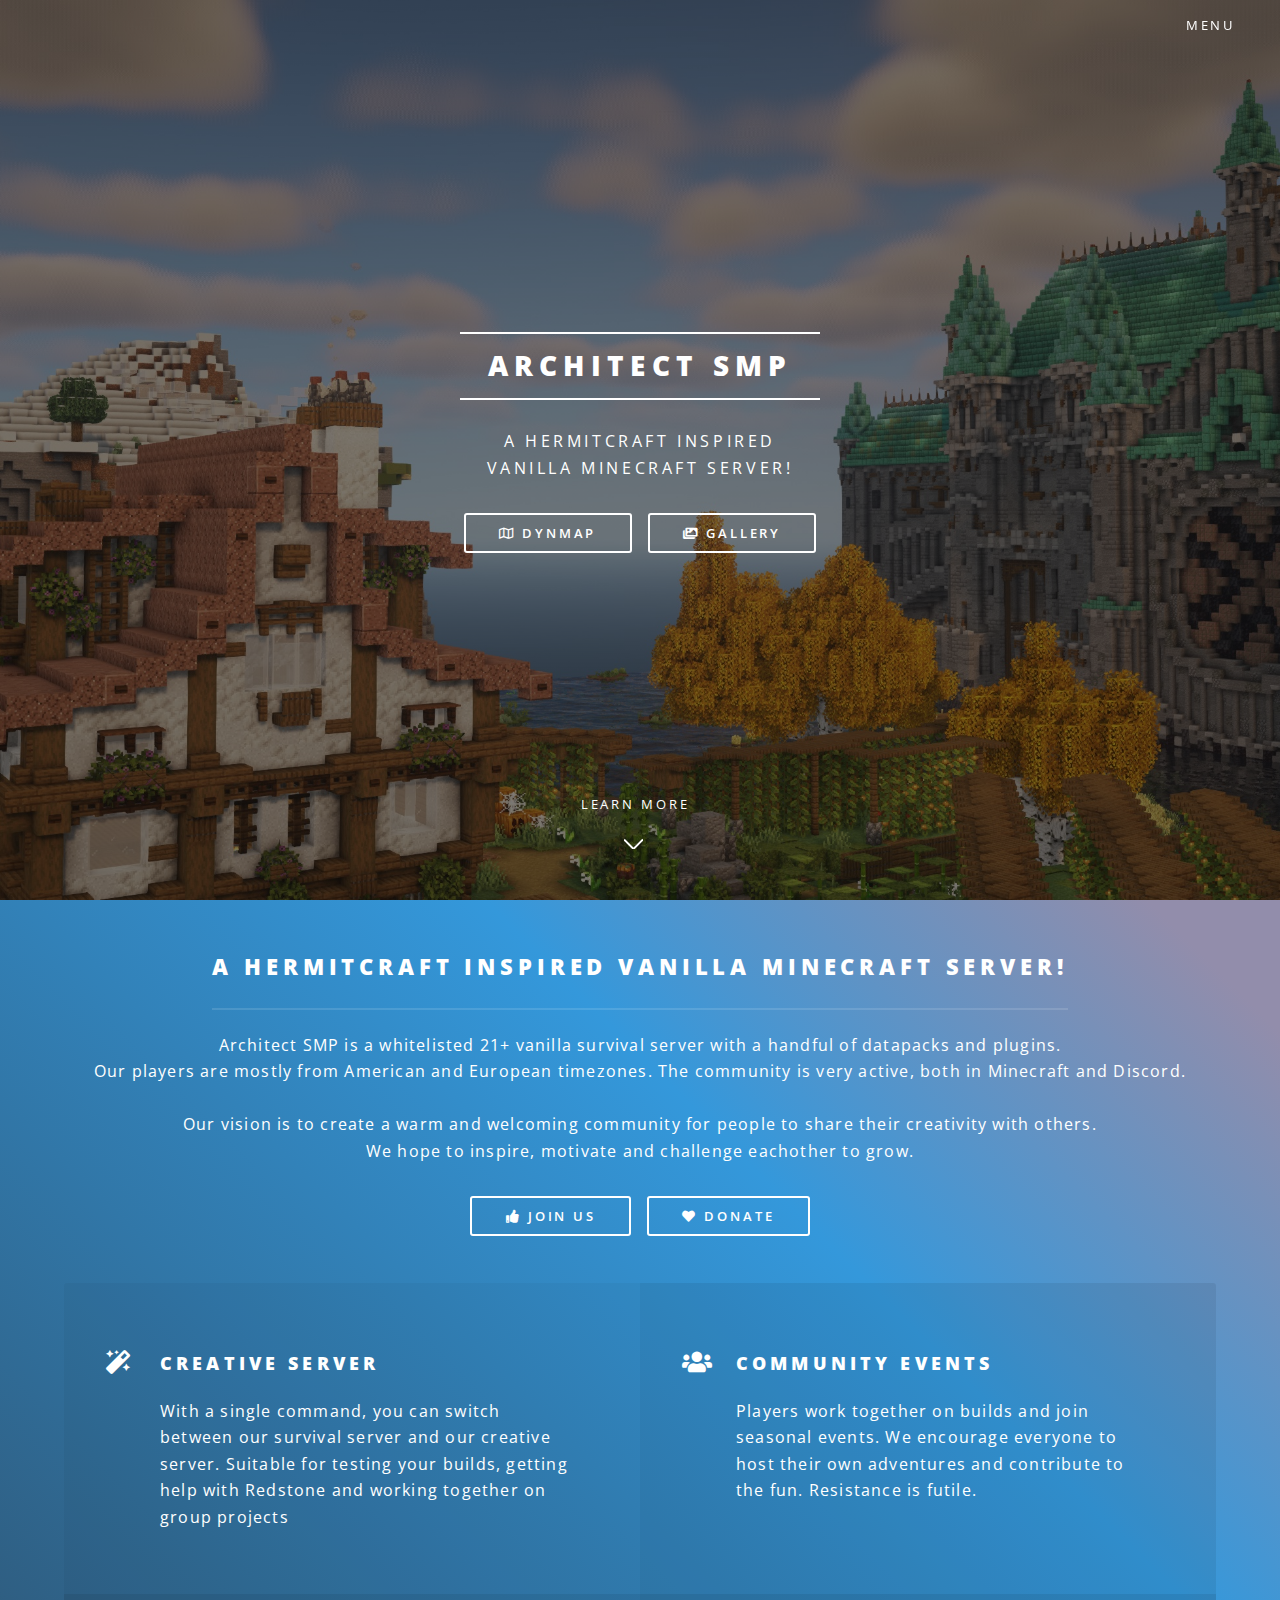
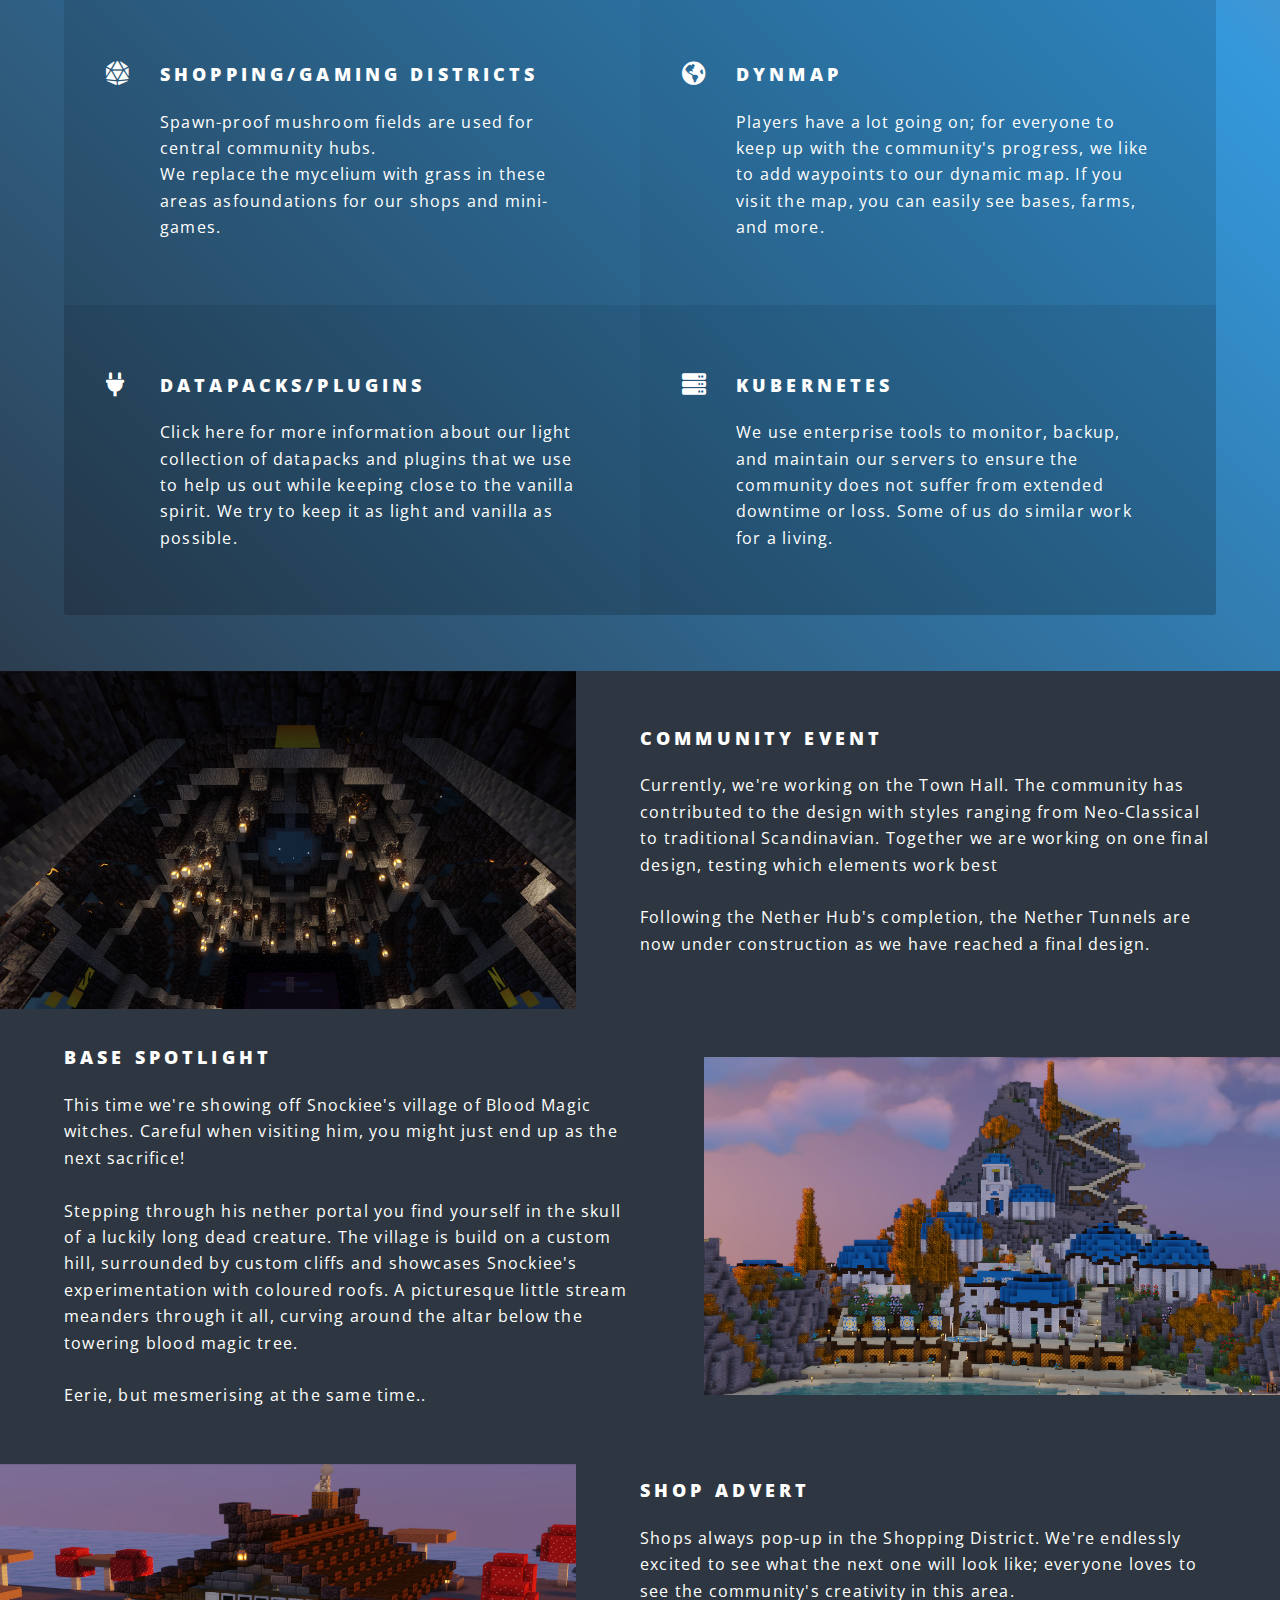
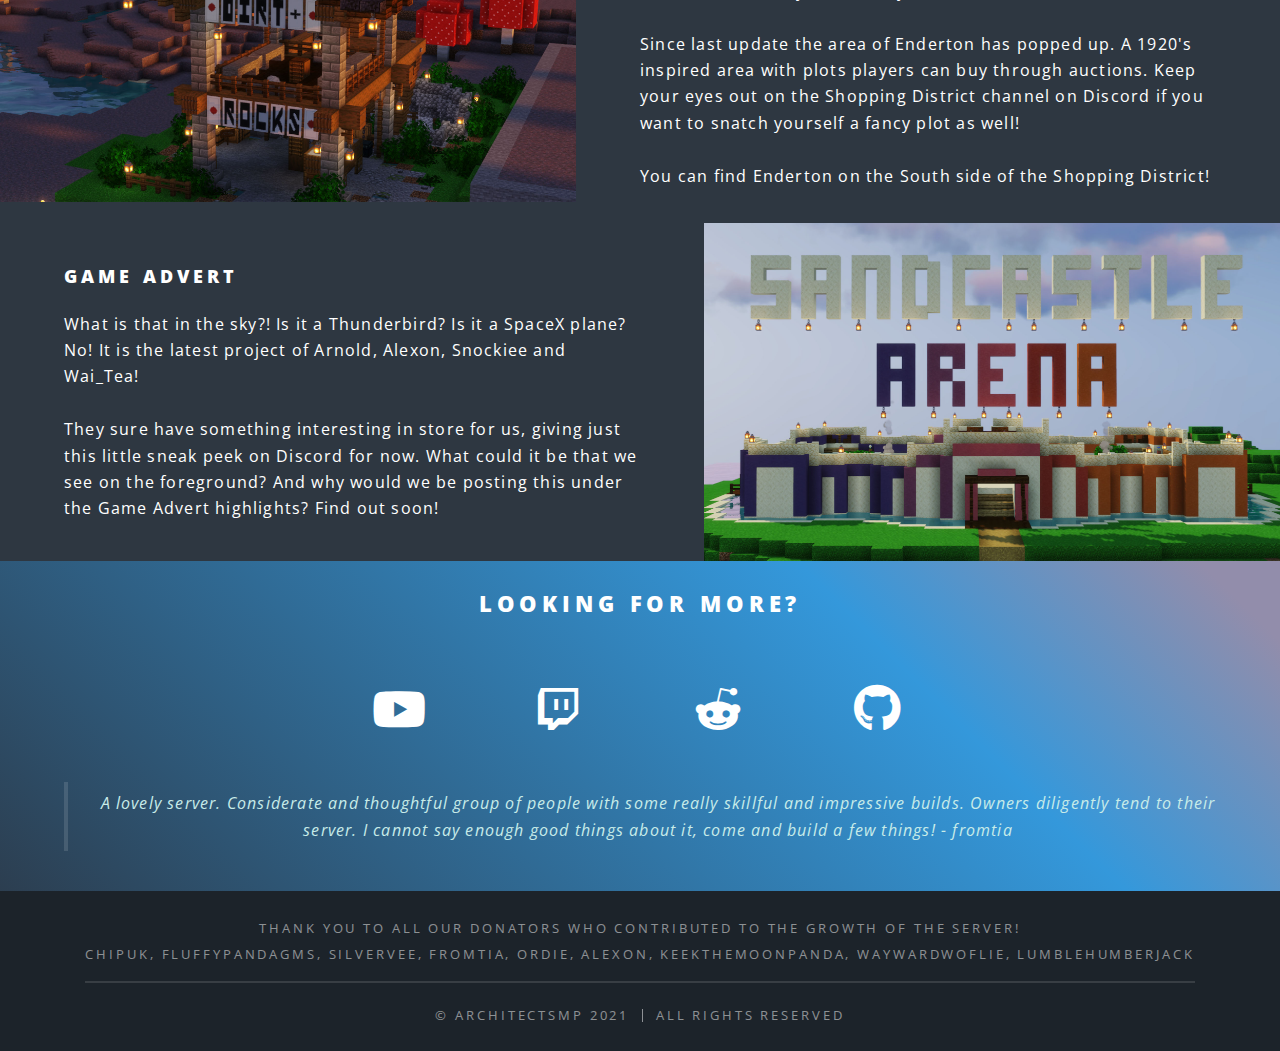
==== commit 939dbec5: "feature: downloads page" ====
--- a/index.html
+++ b/index.html
@@ -25,11 +25,11 @@
 											<li><h4>Menu</h4></li>
 											<li><a href="index.html">Home</a></li>
 											<li><a href="faq.html">FAQ</a></li>
-                      						<li><a href="mods.html">Datapacks</a></li>
-                      						<li><a href="mods.html">Plugins</a></li>
+                      <li><a href="mods.html">Datapacks</a></li>
+                      <li><a href="mods.html">Plugins</a></li>
 											<li><a href="https://photos.app.goo.gl/3EfzK7wDeBTkXhji7" target="_blank">Gallery</a></li>
 											<li><a href="https://map.architectsmp.com" target="_blank">DynMap</a></li>
-											<li><a href="https://blog.architectsmp.com" target="_blank">Tech Bits</a></li>
+											<li><a href="downloads.html">Downloads</a></li>
 											<li><a href="https://donate.architectsmp.com" target="_blank">Donate</a></li>
 											<li><a href="https://discord.gg/k9T9XnFv3Y" target="_blank">Join us</a></li>
 										</ul>
--- a/assets/css/main.css
+++ b/assets/css/main.css
@@ -4450,21 +4450,21 @@
       rgba(0, 0, 0, 0.5),
       rgba(0, 0, 0, 0.5)
     ),
-    url("../../assets/images/banner4.jpg");
+    url("../../assets/images/banner5.jpg");
   background-image: -webkit-linear-gradient(
       top,
       rgba(0, 0, 0, 0.5),
       rgba(0, 0, 0, 0.5)
     ),
-    url("../../assets/images/banner4.jpg");
+    url("../../assets/images/banner5.jpg");
   background-image: -ms-linear-gradient(
       top,
       rgba(0, 0, 0, 0.5),
       rgba(0, 0, 0, 0.5)
     ),
-    url("../../assets/images/banner4.jpg");
+    url("../../assets/images/banner5.jpg");
   background-image: linear-gradient(top, rgba(0, 0, 0, 0.5), rgba(0, 0, 0, 0.5)),
-    url("../../assets/images/banner4.jpg");
+    url("../../assets/images/banner5.jpg");
   background-attachment: scroll;
   background-position: center center;
   background-repeat: no-repeat;
@@ -4616,21 +4616,21 @@
       rgba(0, 0, 0, 0.5),
       rgba(0, 0, 0, 0.5)
     ),
-    url("../../assets/images/banner4.jpg");
+    url("../../assets/images/banner5.jpg");
   background-image: -webkit-linear-gradient(
       top,
       rgba(0, 0, 0, 0.5),
       rgba(0, 0, 0, 0.5)
     ),
-    url("../../assets/images/banner4.jpg");
+    url("../../assets/images/banner5.jpg");
   background-image: -ms-linear-gradient(
       top,
       rgba(0, 0, 0, 0.5),
       rgba(0, 0, 0, 0.5)
     ),
-    url("../../assets/images/banner4.jpg");
+    url("../../assets/images/banner5.jpg");
   background-image: linear-gradient(top, rgba(0, 0, 0, 0.5), rgba(0, 0, 0, 0.5)),
-    url("../../assets/images/banner4.jpg");
+    url("../../assets/images/banner5.jpg");
   background-attachment: fixed;
   background-position: center center;
   background-repeat: no-repeat;
@@ -4653,21 +4653,21 @@
       rgba(0, 0, 0, 0.5),
       rgba(0, 0, 0, 0.5)
     ),
-    url("../../assets/images/banner4.jpg");
+    url("../../assets/images/banner5.jpg");
   background-image: -webkit-linear-gradient(
       top,
       rgba(0, 0, 0, 0.5),
       rgba(0, 0, 0, 0.5)
     ),
-    url("../../assets/images/banner4.jpg");
+    url("../../assets/images/banner5.jpg");
   background-image: -ms-linear-gradient(
       top,
       rgba(0, 0, 0, 0.5),
       rgba(0, 0, 0, 0.5)
     ),
-    url("../../assets/images/banner4.jpg");
+    url("../../assets/images/banner5.jpg");
   background-image: linear-gradient(top, rgba(0, 0, 0, 0.5), rgba(0, 0, 0, 0.5)),
-    url("../../assets/images/banner4.jpg");
+    url("../../assets/images/banner5.jpg");
   background-position: center center;
   background-repeat: no-repeat;
   background-size: cover;
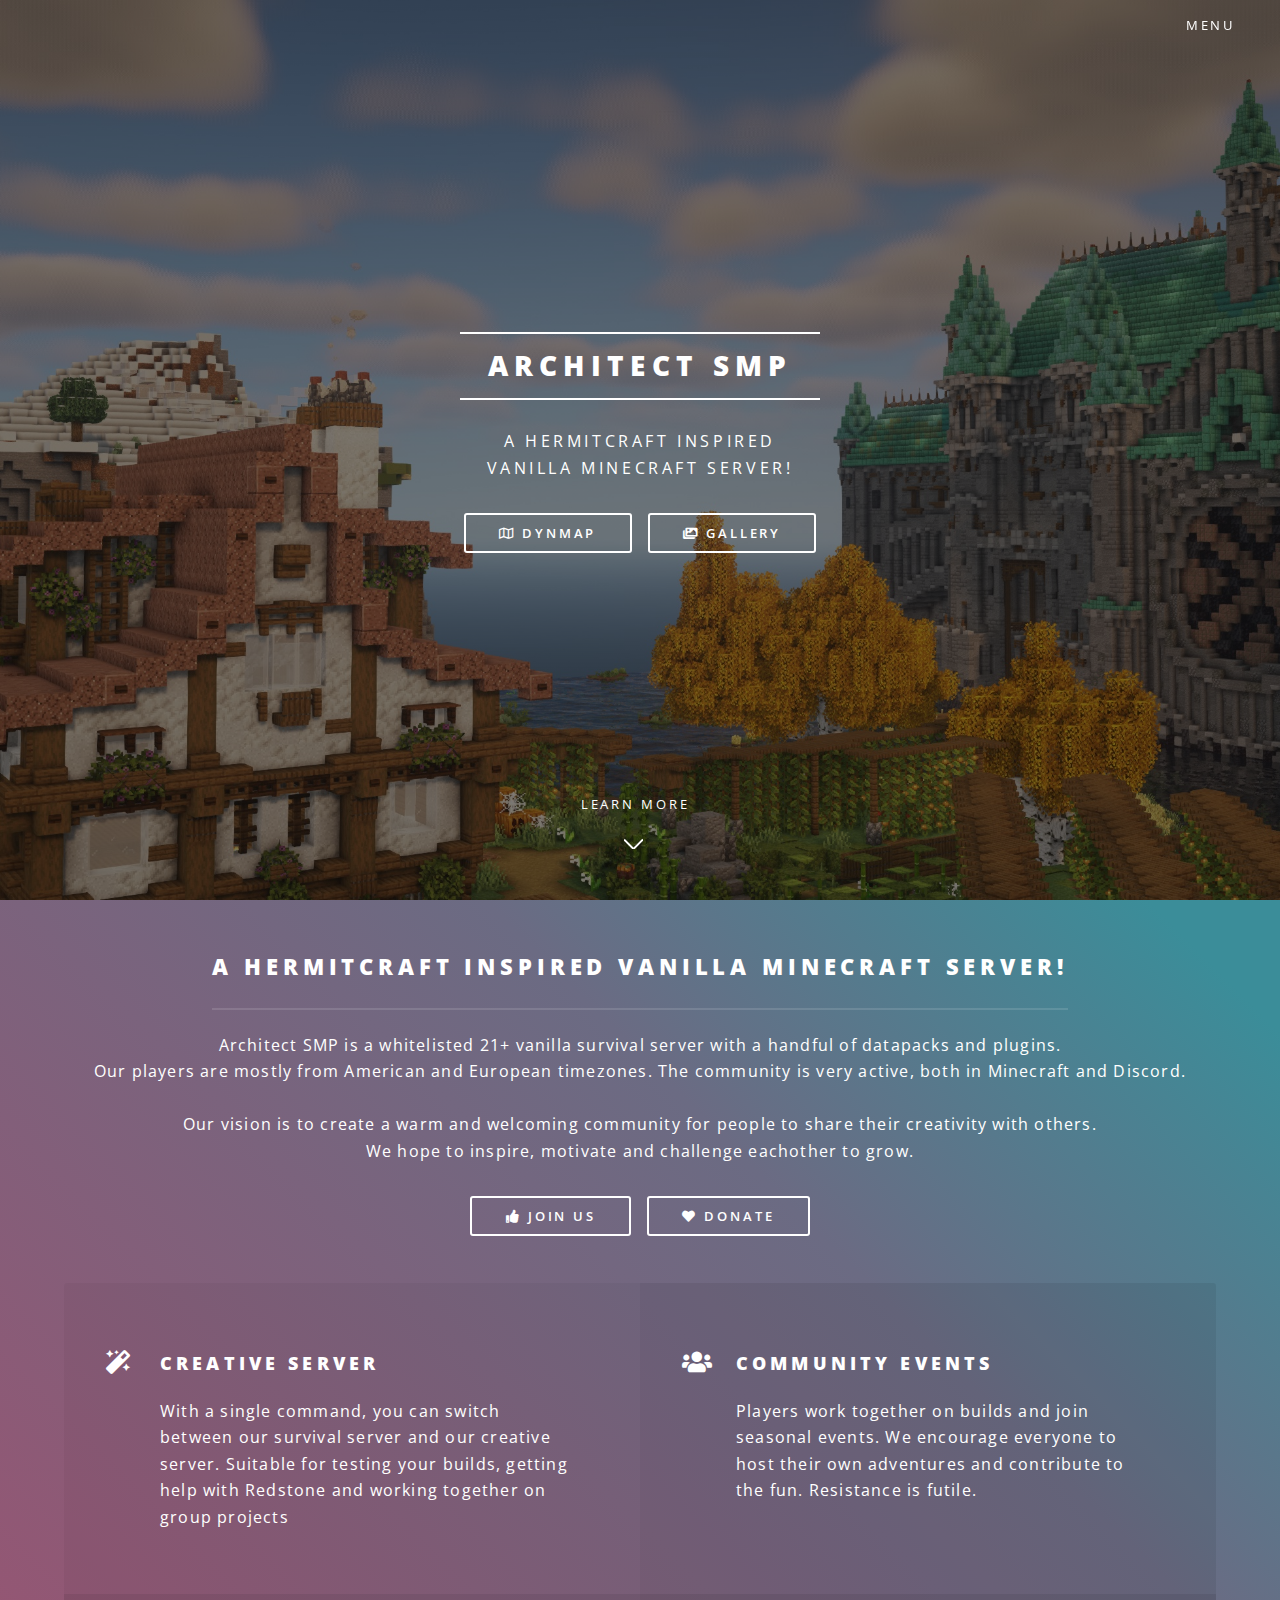
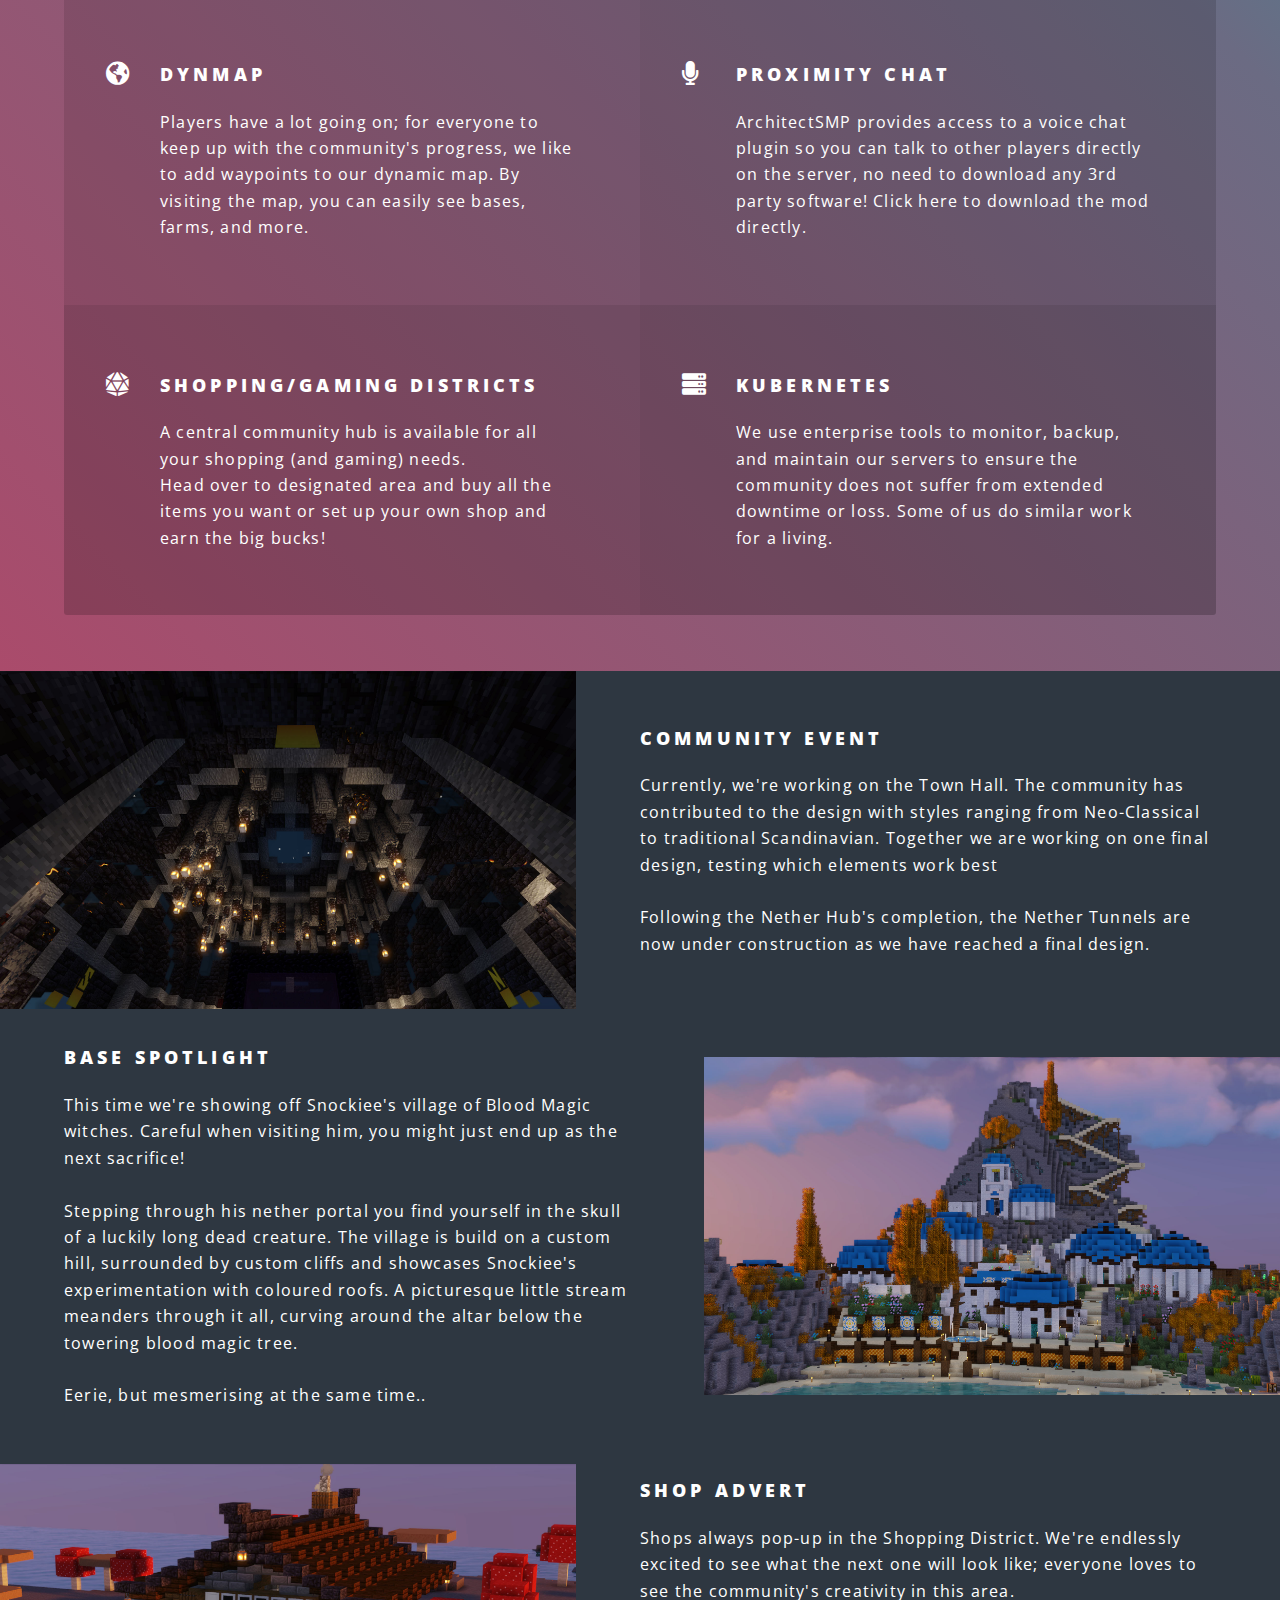
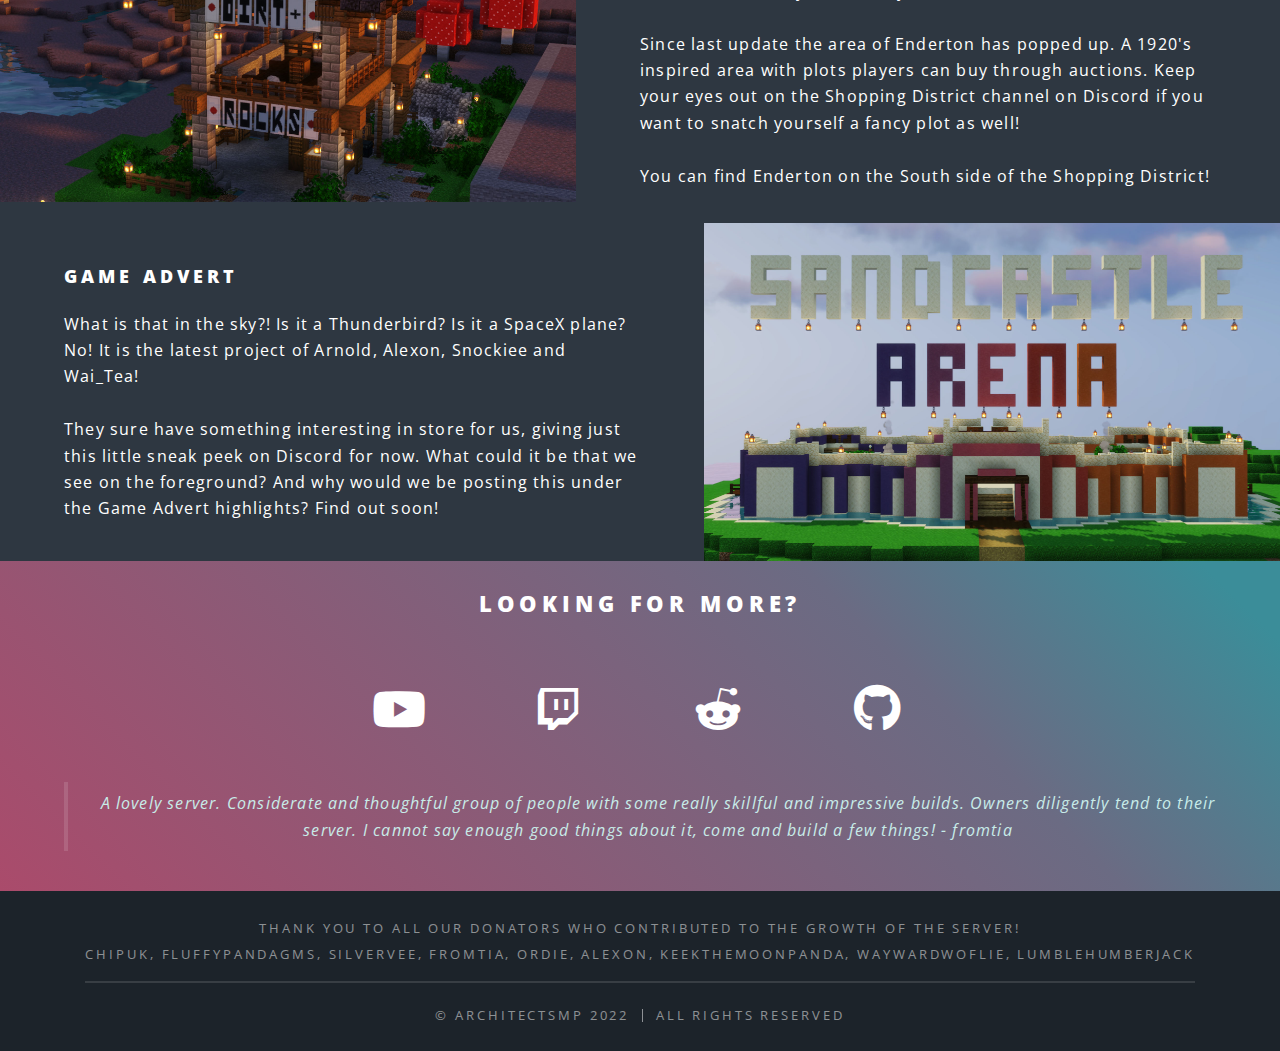
==== commit 6f1caa68: "chore: color scheme update" ====
--- a/index.html
+++ b/index.html
@@ -77,18 +77,18 @@
 								<h3>Community Events</h3>
 								<p>Players work together on builds and join seasonal events. We encourage everyone to host their own adventures and contribute to the fun. Resistance is futile.</p>
 							</li>
-							<li class="icon solid fa-dice-d20">
-								<h3>Shopping/Gaming Districts</h3>
-								<p>Spawn-proof mushroom fields are used for central community hubs. <br<br><br>
-									We replace the mycelium with grass in these areas asfoundations for our shops and mini-games.</p>
-							</li>
 							<li class="icon solid fa-globe-americas">
 								<a href="https://map.architectsmp.com/" target="_blank"><h3>Dynmap</h3>
-								<p>Players have a lot going on; for everyone to keep up with the community's progress, we like to add waypoints to our dynamic map. If you visit the map, you can easily see bases, farms, and more.</p></a>
-							</li>
-							<li class="icon solid fa-plug">
-								<a href="mods.html" target="_blank"><h3>Datapacks/Plugins</h3>
-								<p>Click here for more information about our light collection of datapacks and plugins that we use to help us out while keeping close to the vanilla spirit. We try to keep it as light and vanilla as possible.</p></a>
+								<p>Players have a lot going on; for everyone to keep up with the community's progress, we like to add waypoints to our dynamic map. By visiting the map, you can easily see bases, farms, and more.</p></a>
+							</li>
+							<li class="icon solid fa-microphone">
+								<a href="https://www.curseforge.com/minecraft/mc-mods/simple-voice-chat/files" target="_blank"><h3>Proximity Chat</h3>
+								<p>ArchitectSMP provides access to a voice chat plugin so you can talk to other players directly on the server, no need to download any 3rd party software! Click here to download the mod directly.</p></a>
+							</li>
+              <li class="icon solid fa-dice-d20">
+								<h3>Shopping/Gaming Districts</h3>
+								<p>A central community hub is available for all your shopping (and gaming) needs. <br<br><br>
+									Head over to designated area and buy all the items you want or set up your own shop and earn the big bucks!</p>
 							</li>
 							<li class="icon solid fa-server">
 								<a href="https://stats.uptimerobot.com/Q71mYu6O9o" target="_blank"><h3>Kubernetes</h3>
@@ -189,7 +189,7 @@
 							ChipUK, FluffyPandaGMS, SilverVee, fromtia, Ordie, Alexon, Keekthemoonpanda, waywardwoflie, LumbleHumberJack
 						</ul>
 						<ul class="copyright">
-							<li>&copy; ArchitectSMP 2021</li><li>All rights reserved</a></li>
+							<li>&copy; ArchitectSMP 2022</li><li>All rights reserved</a></li>
 						</ul>
 					</footer>
 
--- a/assets/css/main.css
+++ b/assets/css/main.css
@@ -2636,7 +2636,7 @@
 button.primary,
 .button.primary {
   background-color: #18497a;
-  /*background-image: url(../images/overlay1.png), linear-gradient(45deg, #2c3e50, #3498db 70%, #928DAB 95%);*/
+  /*background-image: url(../images/overlay1.png), linear-gradient(45deg, #aa4b6b, #6b6b83 70%, #3b8d99 95%);*/
   box-shadow: none !important;
   color: #ffffff !important;
 }
@@ -2660,7 +2660,7 @@
 button.primary:hover,
 .button.primary:hover {
   background-color: #2467aa !important;
-  /*background-image: url(../images/overlay1.png), linear-gradient(45deg, #2c3e50, #3498db 70%, #928DAB 95%);*/
+  /*background-image: url(../images/overlay1.png), linear-gradient(45deg, #aa4b6b, #6b6b83 70%, #3b8d99 95%);*/
 }
 
 input[type="submit"].primary:active,
@@ -2989,7 +2989,7 @@
 }
 
 .wrapper.style1 {
-  background-image: linear-gradient(45deg, #2c3e50, #3498db 70%, #928dab 95%);
+  background-image: linear-gradient(45deg, #aa4b6b, #6b6b83 70%, #3b8d99 95%);
   background-color: #21b2a6;
   color: #c8ece9;
 }
@@ -3181,7 +3181,7 @@
 }
 
 .wrapper2.style1 {
-  background-image: linear-gradient(45deg, #2c3e50, #3498db 70%, #928dab 95%);
+  background-image: linear-gradient(45deg, #aa4b6b, #6b6b83 70%, #3b8d99 95%);
   background-color: #21b2a6;
   color: #c8ece9;
 }
@@ -3373,7 +3373,7 @@
 }
 
 .wrapper3.style1 {
-  background-image: linear-gradient(45deg, #2c3e50, #3498db 70%, #928dab 95%);
+  background-image: linear-gradient(45deg, #aa4b6b, #6b6b83 70%, #3b8d99 95%);
   background-color: #21b2a6;
   color: #c8ece9;
 }
@@ -3545,7 +3545,7 @@
 }
 
 .wrapper.style3 {
-  background-image: linear-gradient(45deg, #2c3e50, #3498db 70%, #928dab 95%);
+  background-image: linear-gradient(45deg, #aa4b6b, #6b6b83 70%, #3b8d99 95%);
   background-color: #505393;
   color: #ffffff;
 }
@@ -3721,9 +3721,9 @@
   color: #ffffff;
   background-image: url(../images/overlay1.png), linear-gradient(
       45deg,
-      rgba(44, 62, 80, 0.95),
-      rgba(52, 152, 219, 0.95) 70%,
-      rgba(146, 141, 171, 0.95) 95%
+      rgba(170, 75, 170, 0.95),
+      rgba(107, 107, 131, 0.95) 70%,
+      rgba(59, 141, 153, 0.95) 95%
     );
 }
 
@@ -3975,9 +3975,9 @@
   background-image: url(../images/overlay1.png),
   linear-gradient(
       45deg,
-      rgba(44, 62, 80, 0.95),
-      rgba(52, 152, 219, 0.95) 70%,
-      rgba(146, 141, 171, 0.95) 95%
+      rgba(170, 75, 170, 0.95),
+      rgba(107, 107, 131, 0.95) 70%,
+      rgba(59, 141, 153, 0.95) 95%
     );
   box-shadow: none;
   height: 100%;
@@ -4330,7 +4330,7 @@
   transition-delay: 1.25s;
   content: "";
   background: url("../images/overlay1.png"),
-  linear-gradient(45deg, #2c3e50, #3498db 70%, #928dab 95%);
+  linear-gradient(45deg, #aa4b6b, #6b6b83 70%, #3b8d99 95%);
   display: block;
   width: 100%;
   height: 100%;
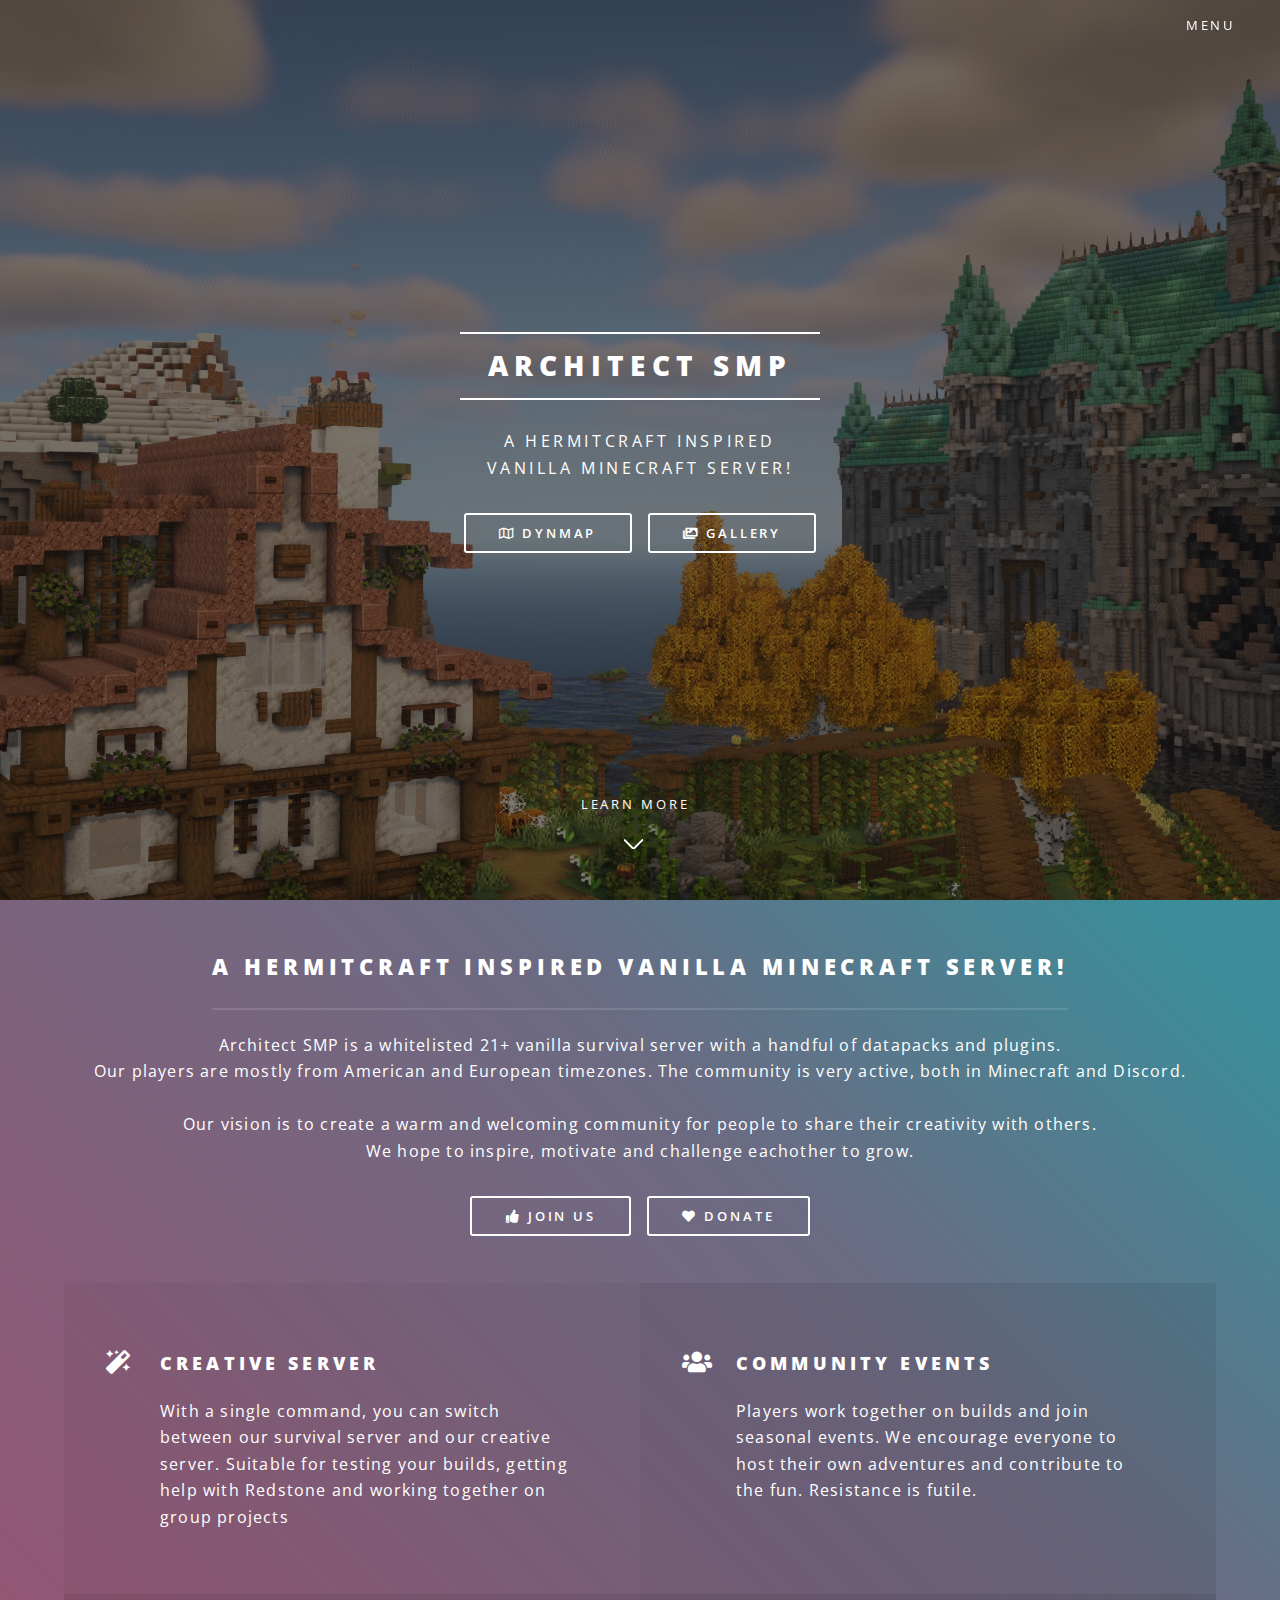
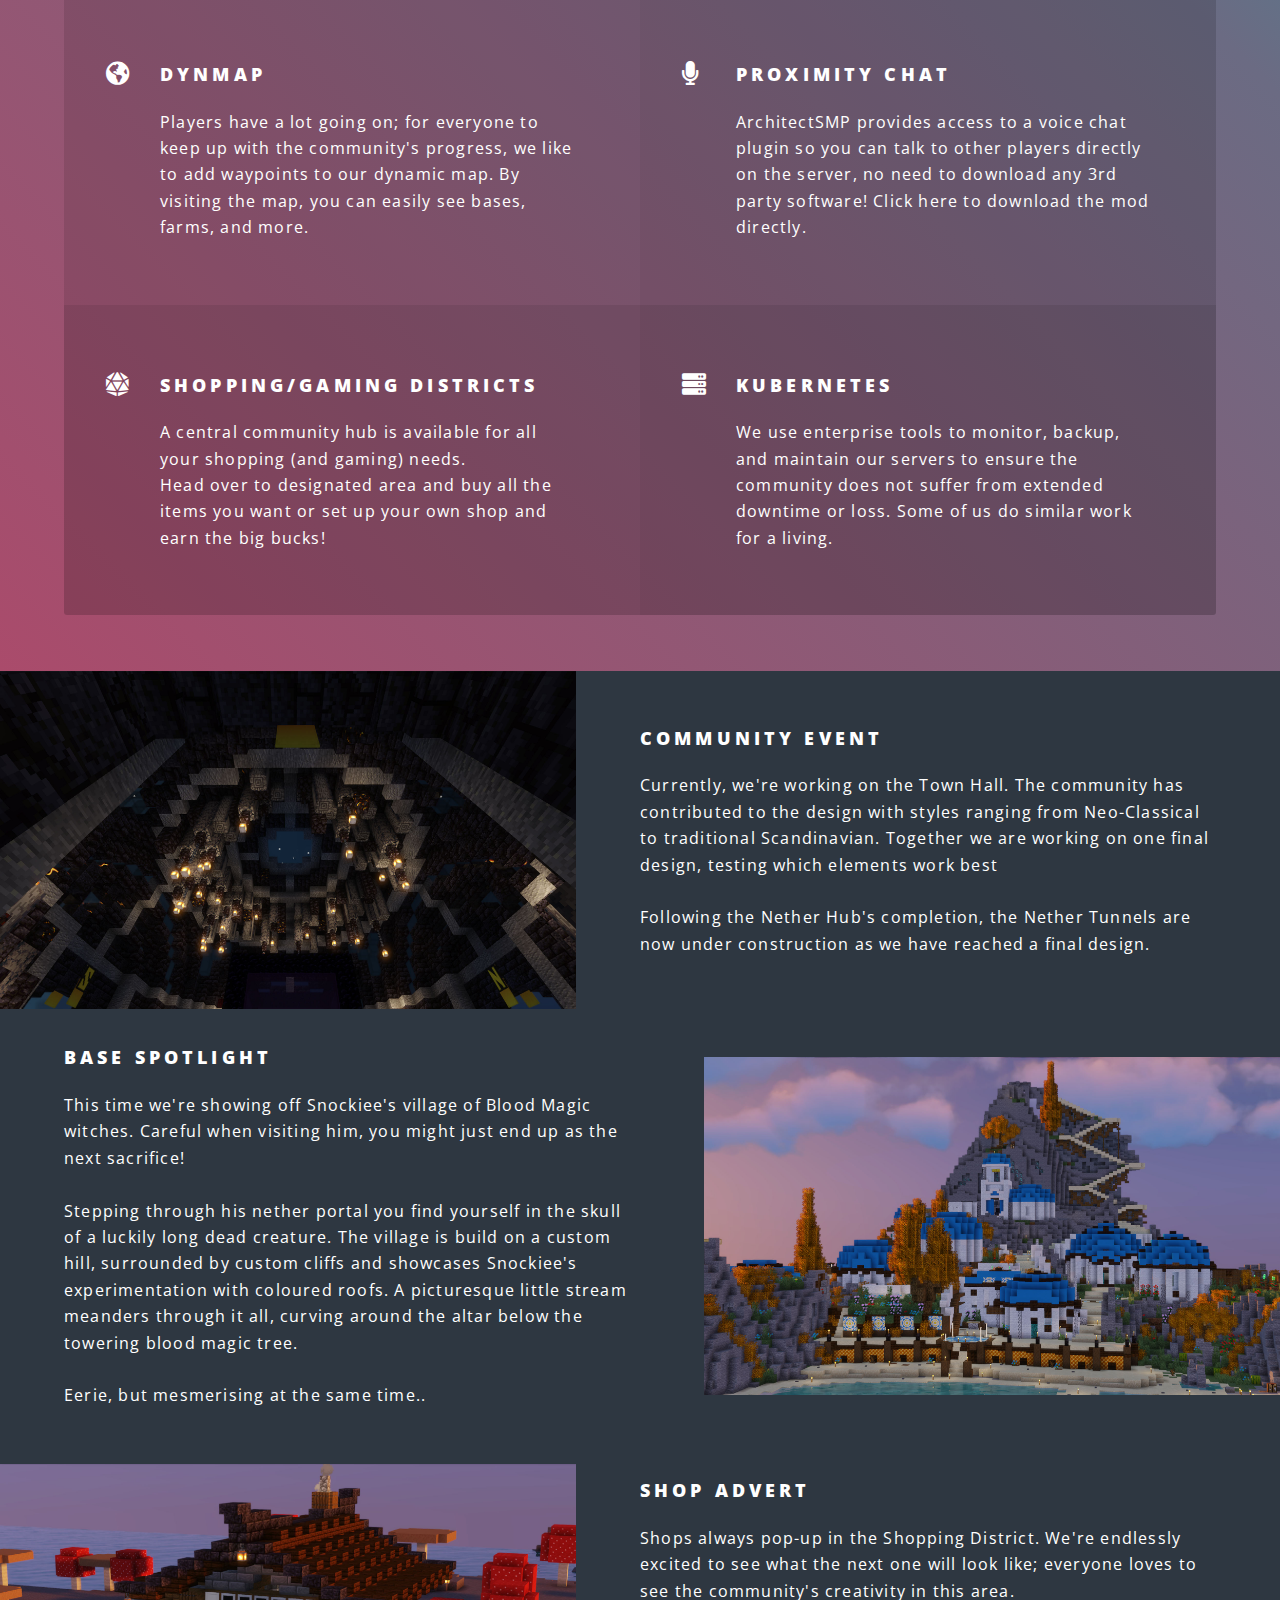
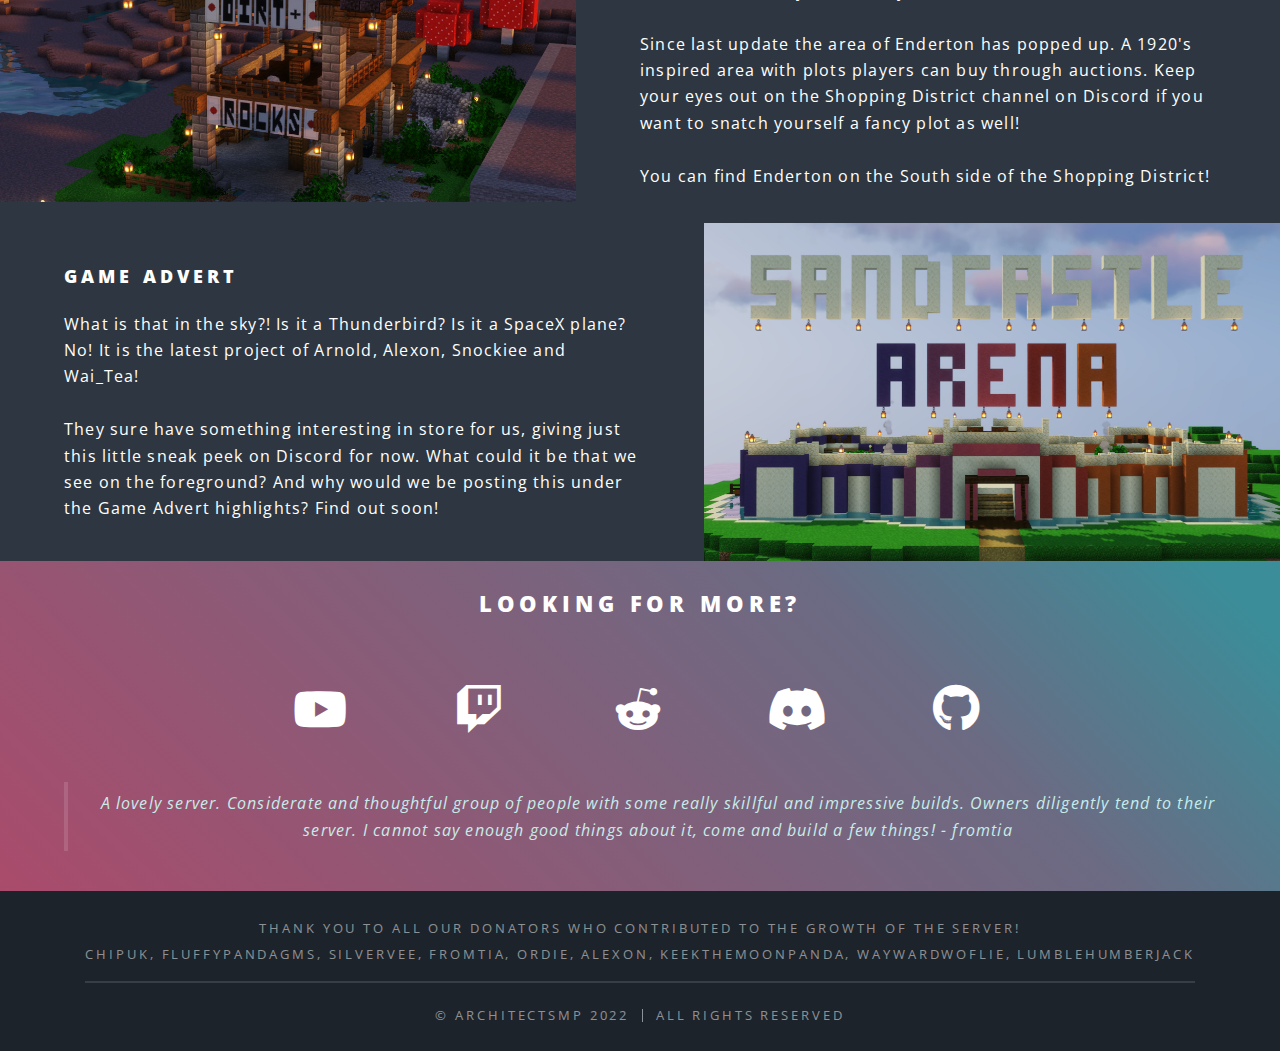
==== commit 514405e7: "chore: updated fontawesome" ====
--- a/index.html
+++ b/index.html
@@ -152,7 +152,9 @@
 							<li><a href="https://www.youtube.com/channel/UCQbwhMPaSMkazDOZa_A0x0g" class="icon brands fa-youtube major style7" target="_blank"><span class="label">Youtube</span></a></li>
 							<li><a href="https://www.twitch.tv/architectsmp" class="icon brands fa-twitch major style7" target="_blank"><span class="label">Twitch</span></a></li>
 							<li><a href="https://www.reddit.com/r/ArchitectSMP/" class="icon brands fa-reddit-alien major style7" target="_blank"><span class="label">Reddit</span></a></li>
-							<li><a href="https://github.com/ArchitectSMP" class="icon brands fa-github major style7" target="_blank"><span class="label">Github</span></a></li>
+							<li><a href="https://discord.gg/Nqds5zh2Ee" class="icon brands fa-discord major style7" target="_blank"><span class="label">Discord</span></a></li>
+              <li><a href="https://github.com/ArchitectSMP" class="icon brands fa-github major style7" target="_blank"><span class="label">Github</span></a></li>
+                           
 						</ul>
 
 							<blockquote>A lovely server. Considerate and thoughtful group of people with some really skillful and impressive builds. Owners diligently tend to their server. I cannot say enough good things about it, come and build a few things! - fromtia</blockquote>
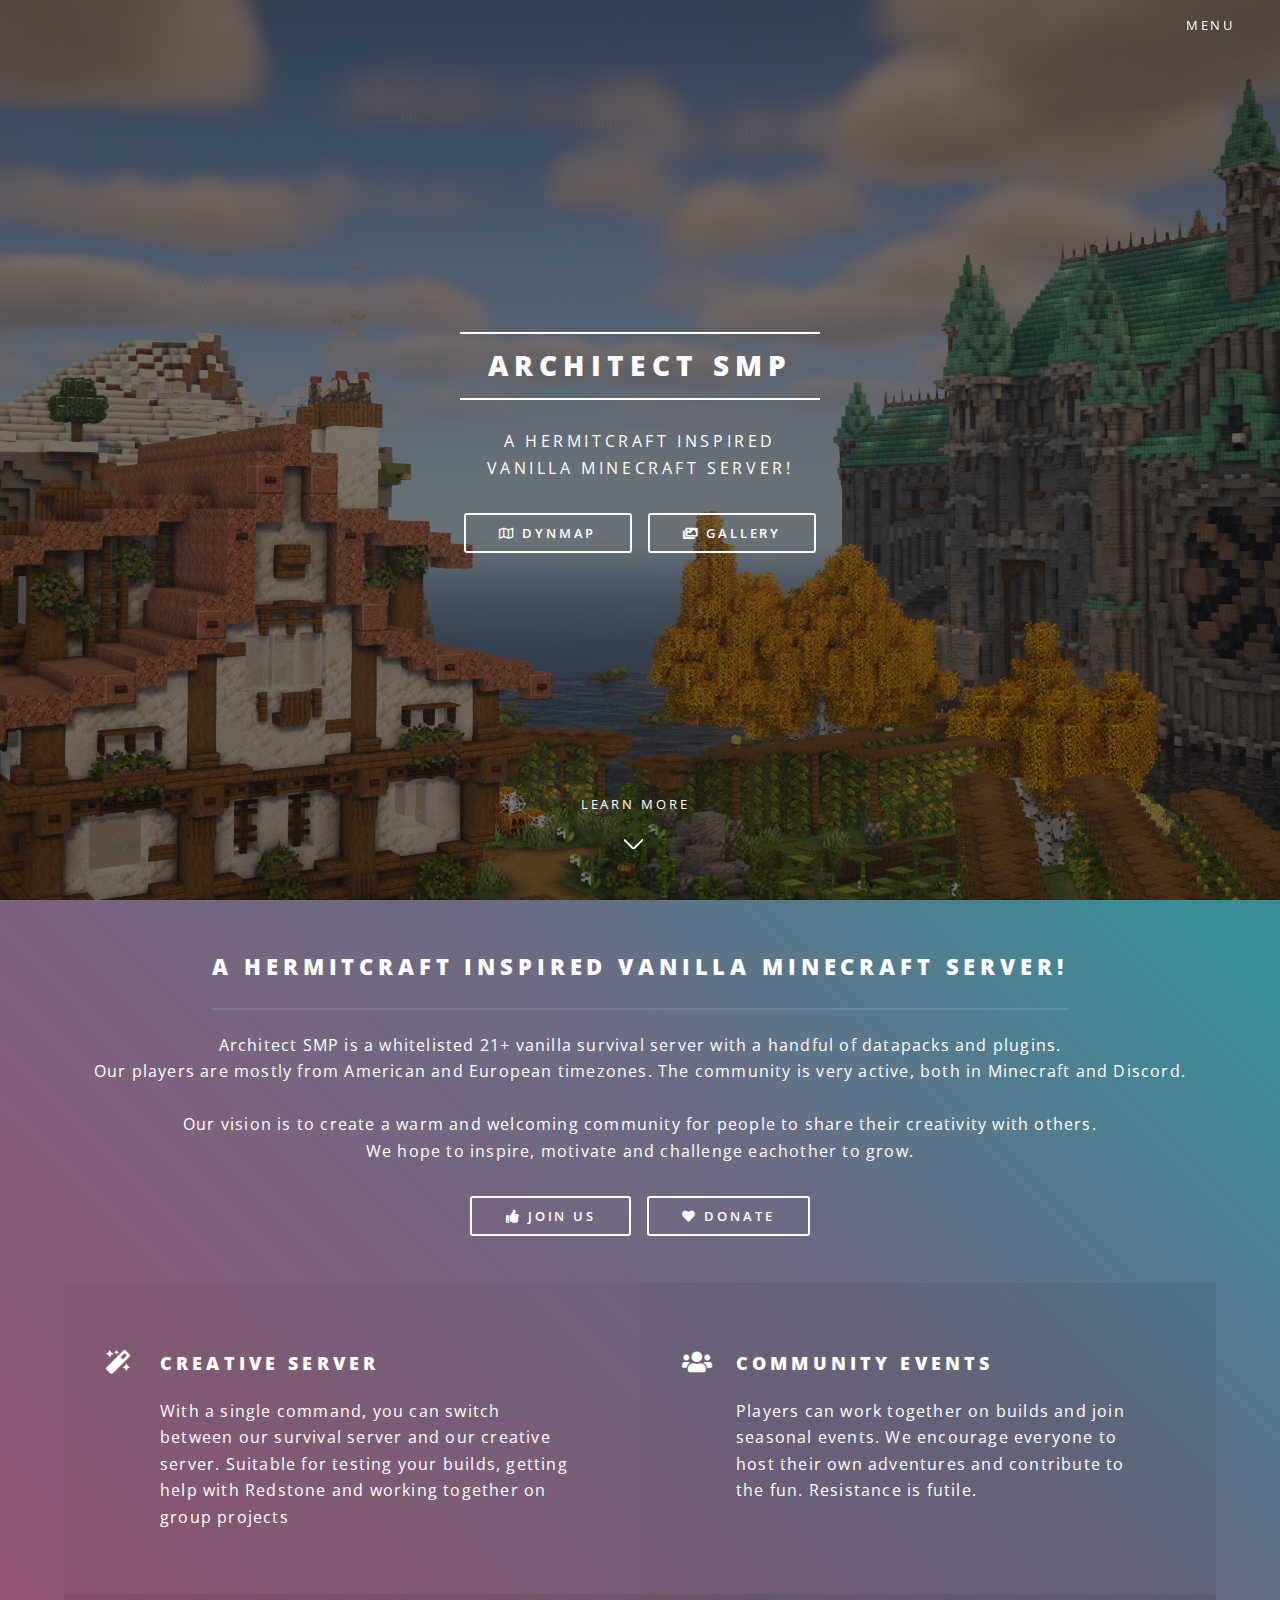
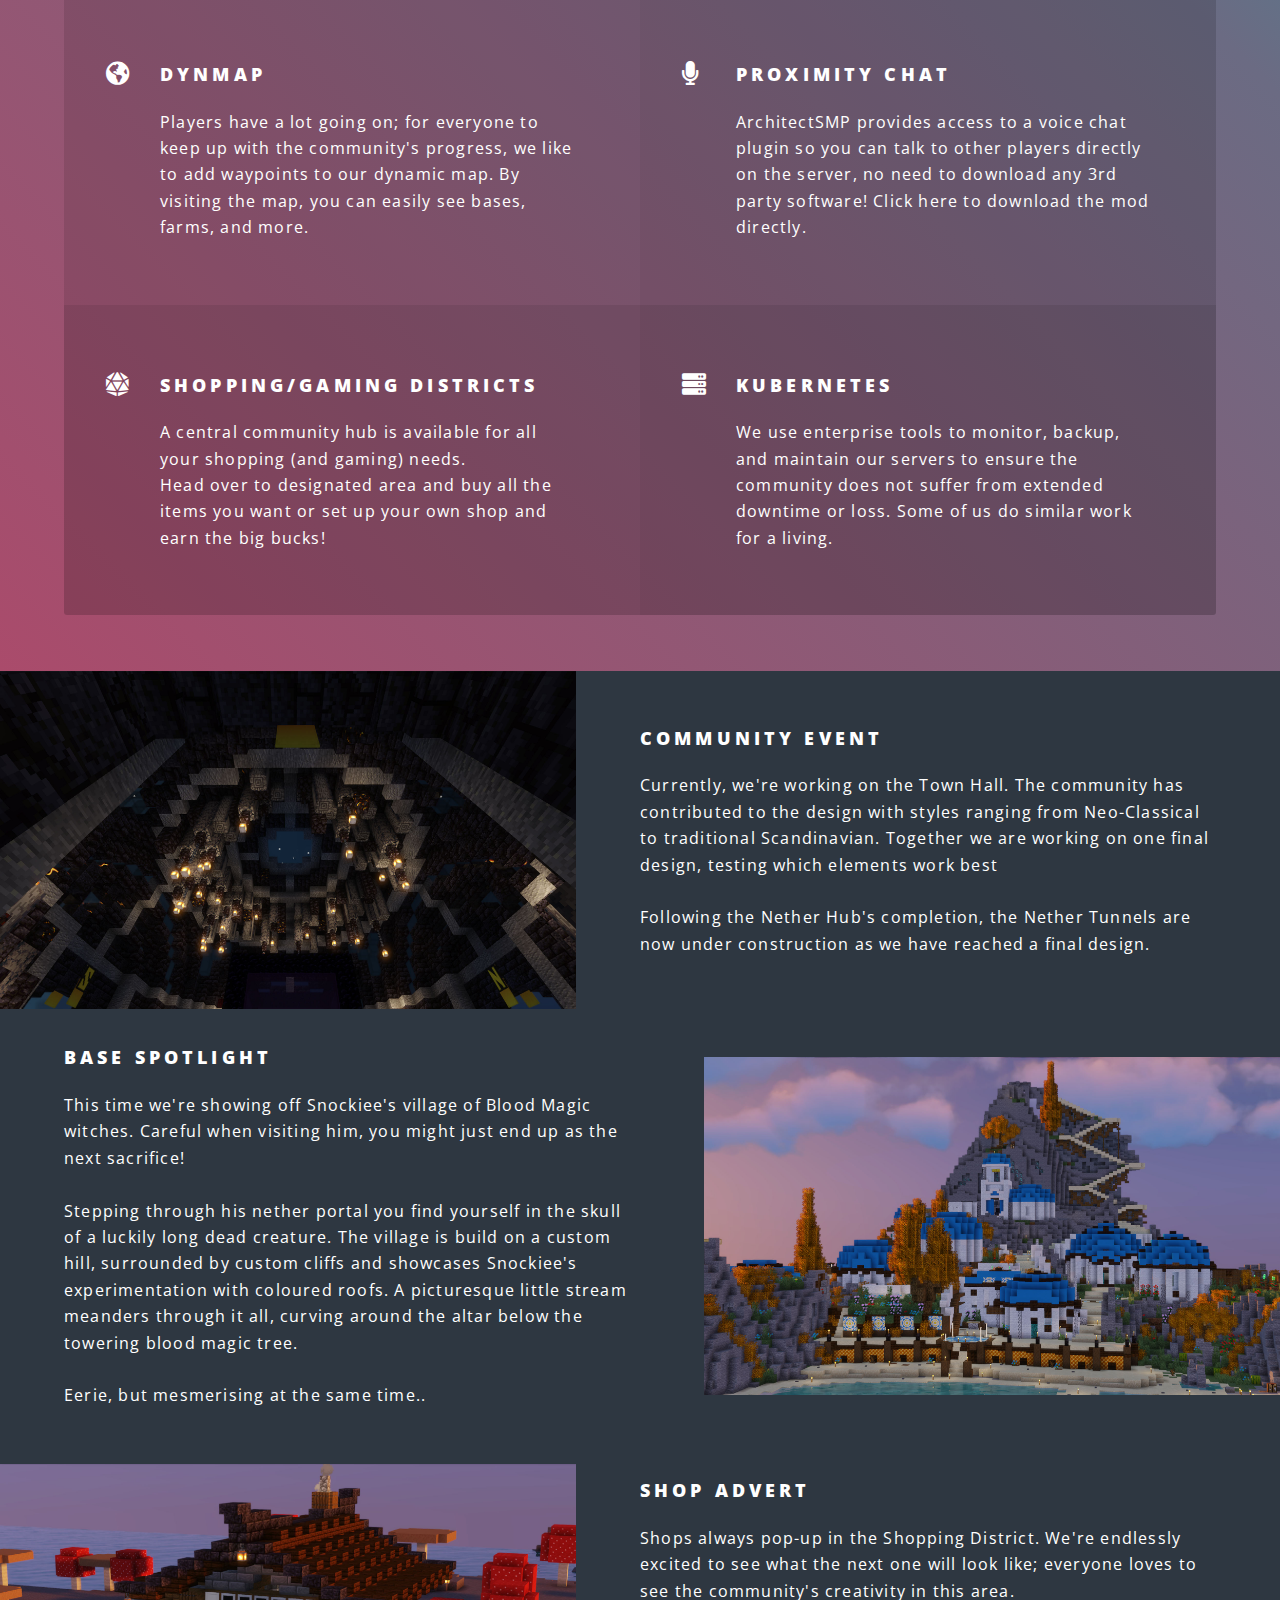
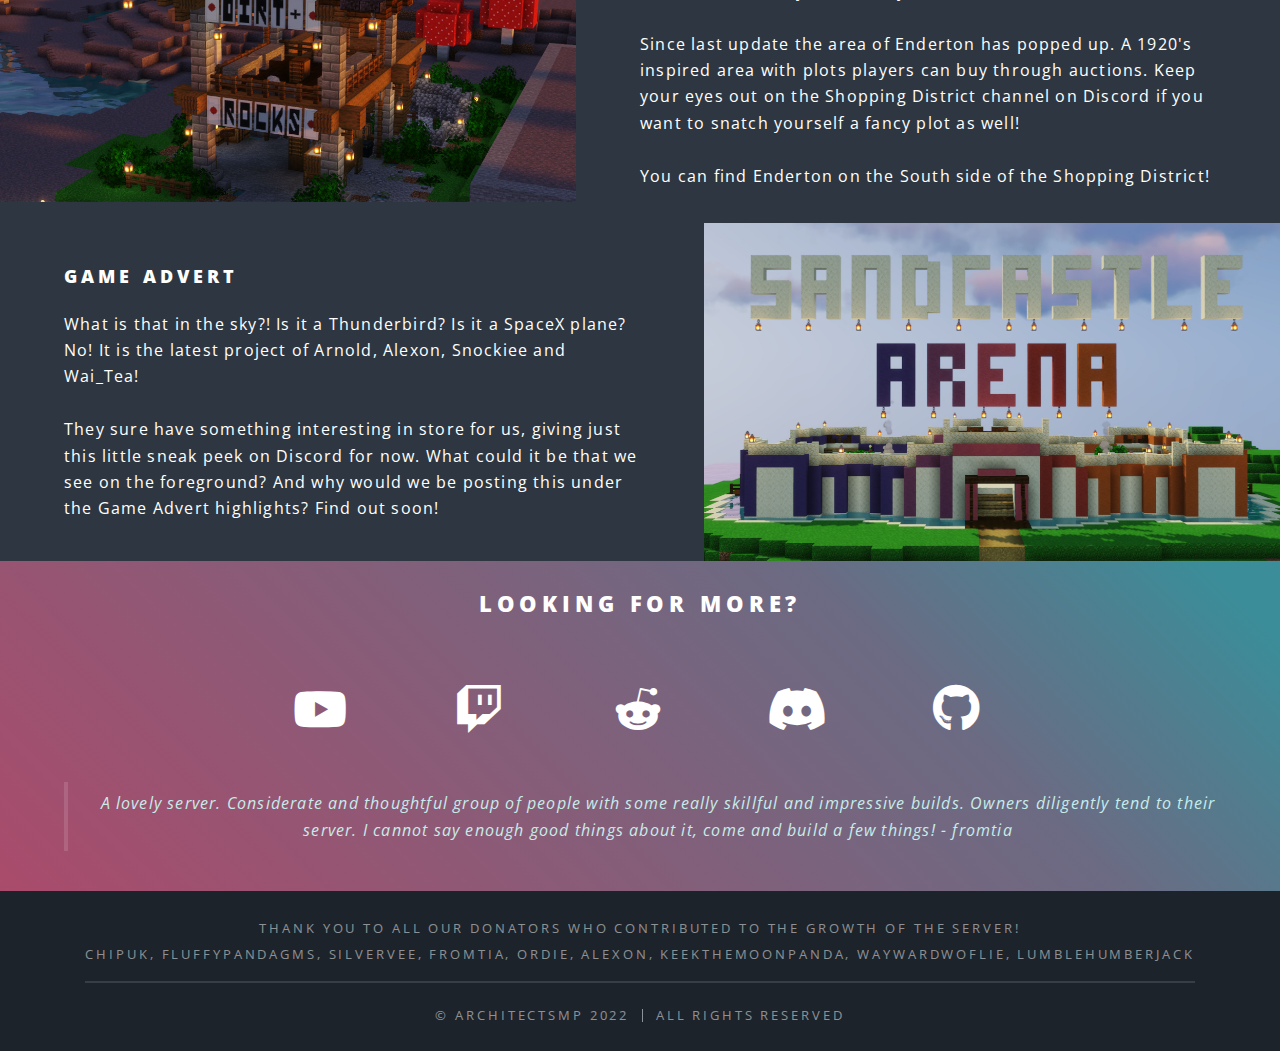
==== commit 23ccebb1: "chore: update FAQ & mods/plugins/datapacks" ====
--- a/index.html
+++ b/index.html
@@ -75,7 +75,7 @@
 							</li>
 							<li class="icon solid fa-users">
 								<h3>Community Events</h3>
-								<p>Players work together on builds and join seasonal events. We encourage everyone to host their own adventures and contribute to the fun. Resistance is futile.</p>
+								<p>Players can work together on builds and join seasonal events. We encourage everyone to host their own adventures and contribute to the fun. Resistance is futile.</p>
 							</li>
 							<li class="icon solid fa-globe-americas">
 								<a href="https://map.architectsmp.com/" target="_blank"><h3>Dynmap</h3>
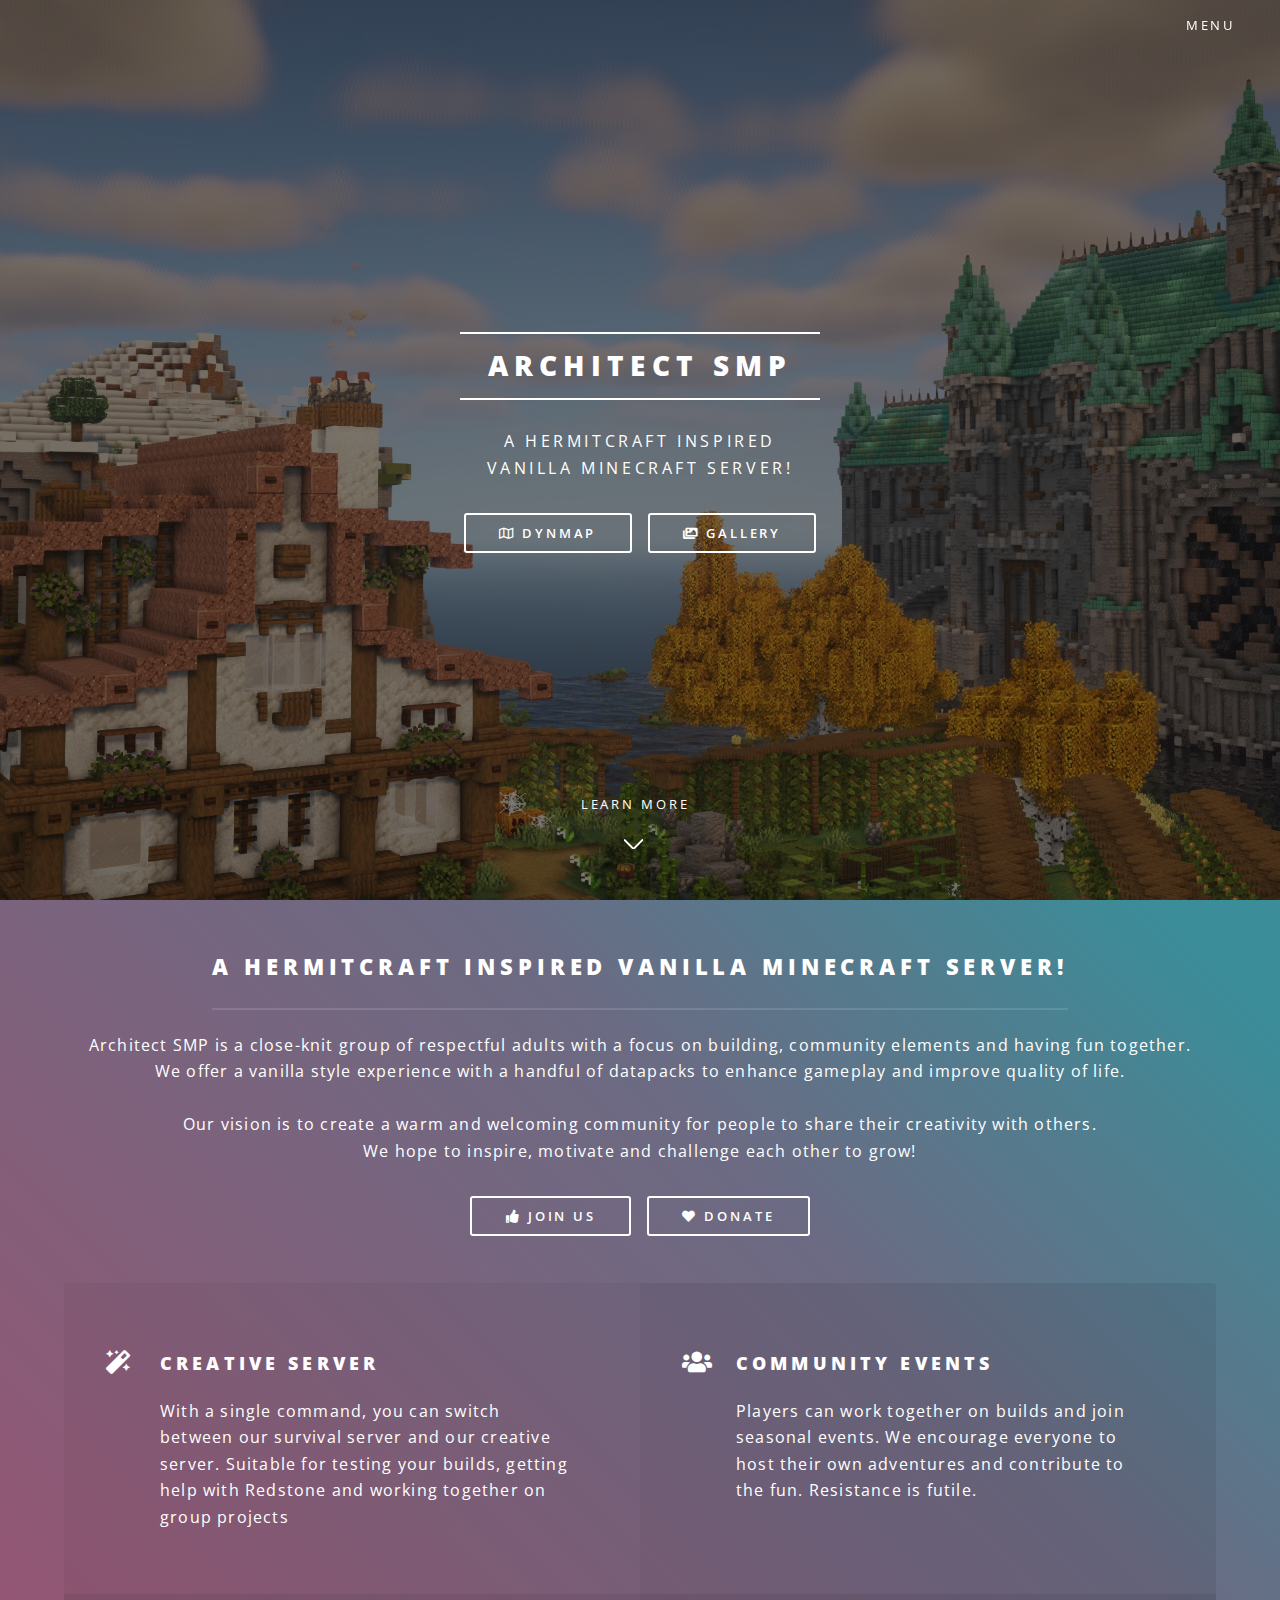
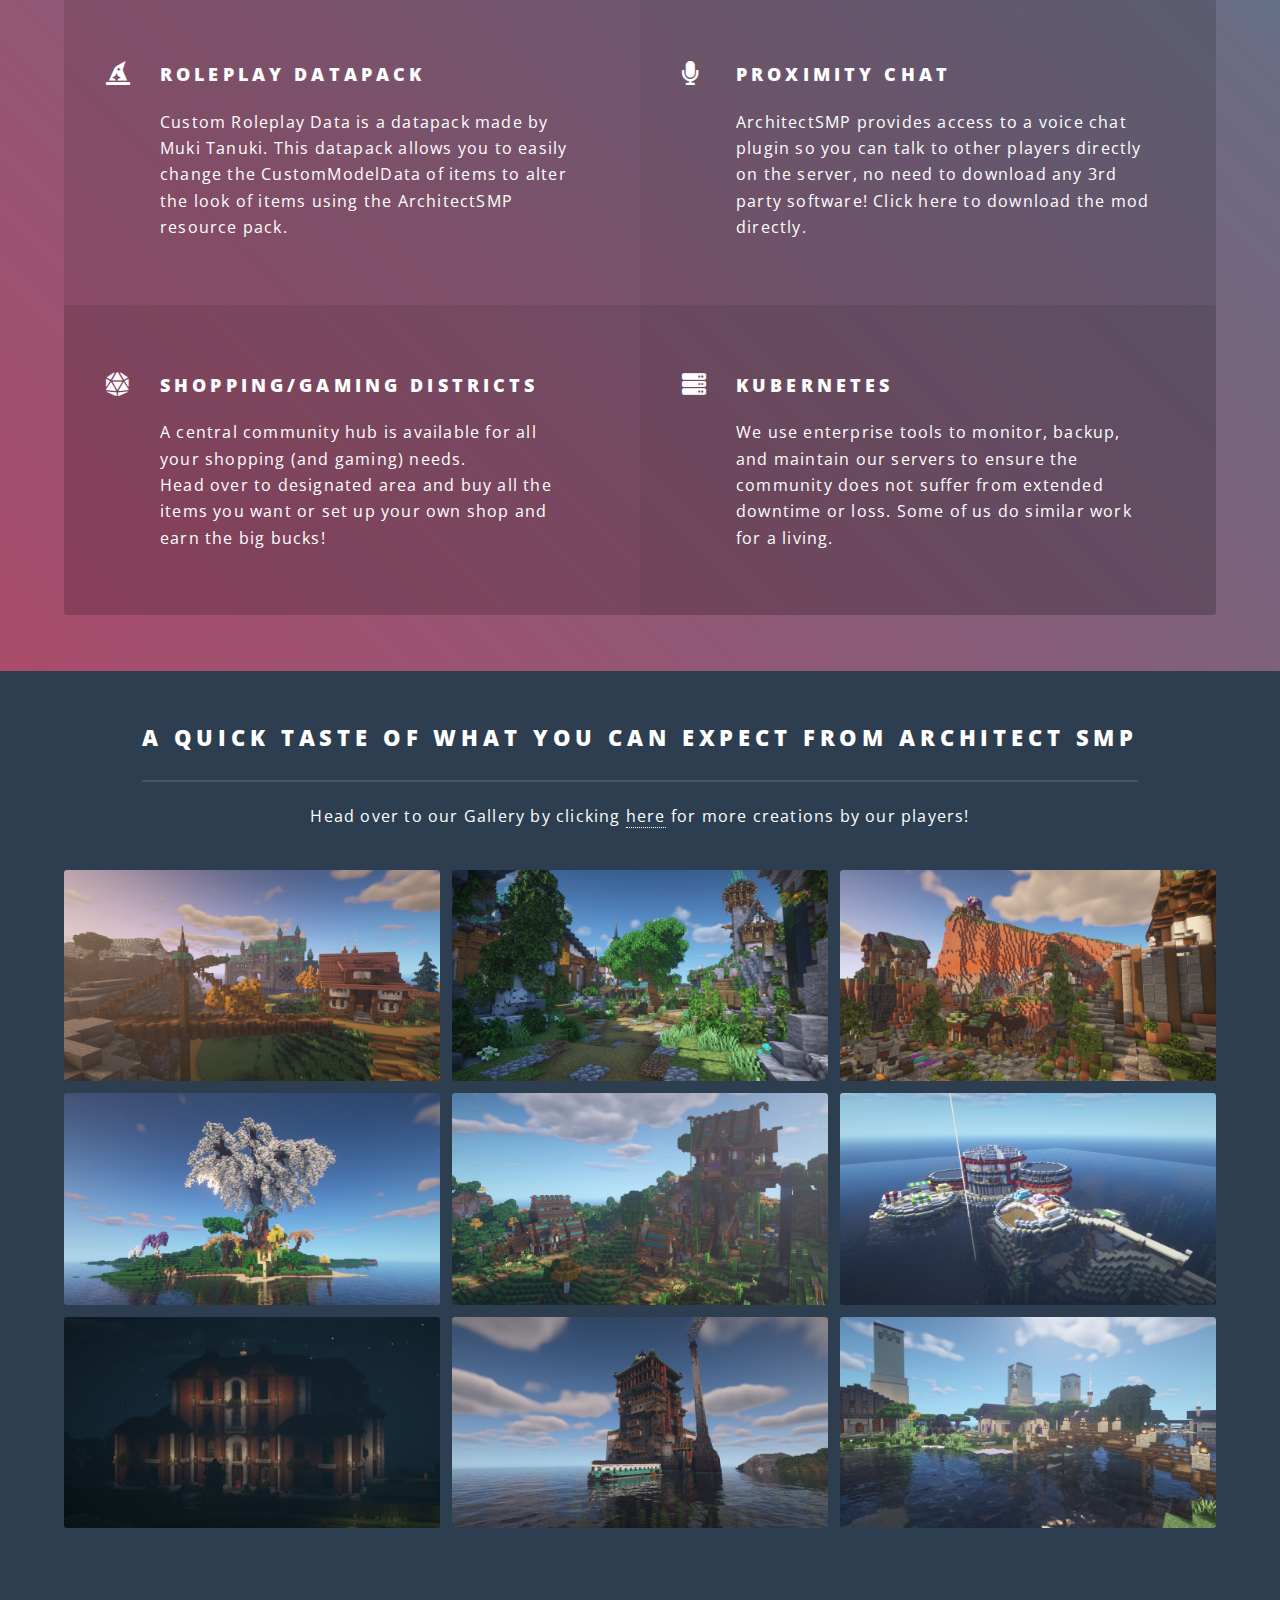
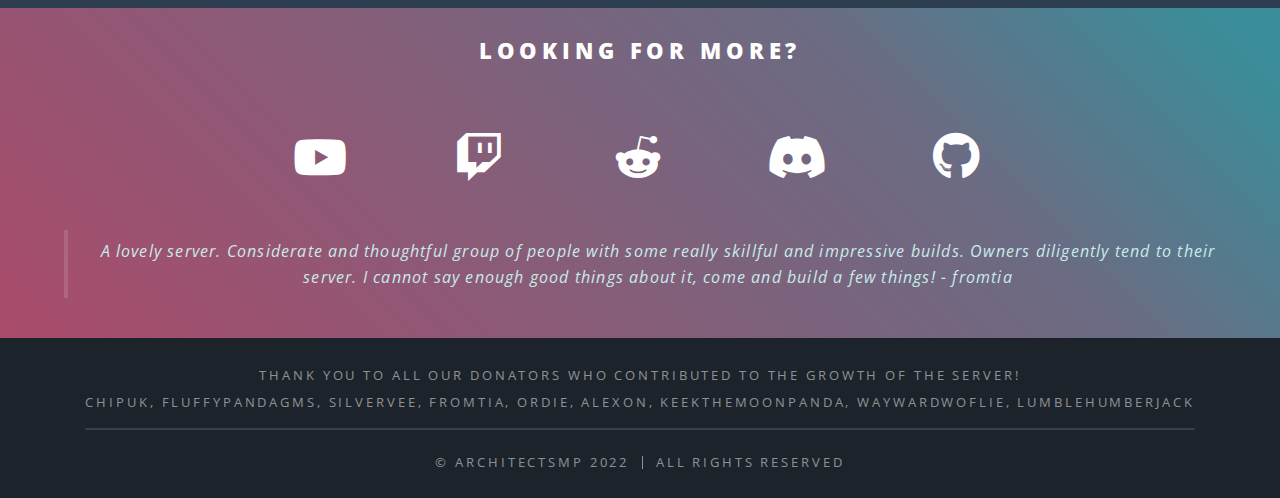
==== commit e589be7c: "feat: screenshot gallery main page" ====
--- a/index.html
+++ b/index.html
@@ -24,10 +24,11 @@
 										<ul>
 											<li><h4>Menu</h4></li>
 											<li><a href="index.html">Home</a></li>
+                      <li><a href="application.html">Application</a></li>
 											<li><a href="faq.html">FAQ</a></li>
                       <li><a href="mods.html">Datapacks</a></li>
                       <li><a href="mods.html">Plugins</a></li>
-											<li><a href="https://photos.app.goo.gl/3EfzK7wDeBTkXhji7" target="_blank">Gallery</a></li>
+											<li><a href="https://photos.app.goo.gl/r5puPrTw4XEvFbdU7" target="_blank">Gallery</a></li>
 											<li><a href="https://map.architectsmp.com" target="_blank">DynMap</a></li>
 											<li><a href="downloads.html">Downloads</a></li>
 											<li><a href="https://donate.architectsmp.com" target="_blank">Donate</a></li>
@@ -49,7 +50,7 @@
 								<!--<li><a href="https://discord.gg/k9T9XnFv3Y" class="button primary">Join us</a></li>-->
 								<!--<li><a href="https://discord.gg/k9T9XnFv3Y" class="button secondary">Donate</a></li>-->
 								<li><a href="https://map.architectsmp.com/" class="button secondary icon generic fa-map" target="_blank">DynMap</a></li>
-								<li><a href="https://photos.app.goo.gl/3EfzK7wDeBTkXhji7" class="button secondary icon solid fa-images" target="_blank">Gallery</a></li>
+								<li><a href="https://photos.app.goo.gl/r5puPrTw4XEvFbdU7" class="button secondary icon solid fa-images" target="_blank">Gallery</a></li>
 							</ul>
 						</div>
 						<a href="#one" class="more scrolly">Learn More</a>
@@ -60,11 +61,11 @@
 					<div class="inner">
 						<header class="major">
 							<h2>A Hermitcraft inspired vanilla Minecraft server!</h2>
-							<p>Architect SMP is a whitelisted 21+ vanilla survival server with a handful of datapacks and plugins. <br>
-								Our players are mostly from American and European timezones. The community is very active, both in Minecraft and Discord.
+							<p>Architect SMP is a close-knit group of respectful adults with a focus on building, community elements and having fun together. <br>
+								We offer a vanilla style experience with a handful of datapacks to enhance gameplay and improve quality of life.
 								<br><br>
 								Our vision is to create a warm and welcoming community for people to share their creativity with others. <br>
-								We hope to inspire, motivate and challenge eachother to grow.</p>
+								We hope to inspire, motivate and challenge each other to grow!</p>
 							<a href="https://discord.gg/k9T9XnFv3Y" class="button secondary2 icon solid fa-thumbs-up" target="_blank">Join us</a> &nbsp; 
 							<a href="https://donate.architectsmp.com/" class="button secondary icon solid fa-heart" target="_blank">Donate</a>
 						</header>
@@ -77,9 +78,13 @@
 								<h3>Community Events</h3>
 								<p>Players can work together on builds and join seasonal events. We encourage everyone to host their own adventures and contribute to the fun. Resistance is futile.</p>
 							</li>
-							<li class="icon solid fa-globe-americas">
+							<!--<li class="icon solid fa-globe-americas">
 								<a href="https://map.architectsmp.com/" target="_blank"><h3>Dynmap</h3>
 								<p>Players have a lot going on; for everyone to keep up with the community's progress, we like to add waypoints to our dynamic map. By visiting the map, you can easily see bases, farms, and more.</p></a>
+							</li>-->
+              <li class="icon solid fa-hat-wizard">
+								<a href="https://www.curseforge.com/minecraft/customization/custom-roleplay-data-datapack" target="_blank"><h3> Roleplay Datapack</h3>
+								<p>Custom Roleplay Data is a datapack made by Muki Tanuki. This datapack allows you to easily change the CustomModelData of items to alter the look of items using the ArchitectSMP resource pack.</p></a>
 							</li>
 							<li class="icon solid fa-microphone">
 								<a href="https://www.curseforge.com/minecraft/mc-mods/simple-voice-chat/files" target="_blank"><h3>Proximity Chat</h3>
@@ -102,7 +107,38 @@
 					</div>
 				</section>
 
-				<!-- Two -->
+
+        <!-- Two -->
+        <section class="wrapper style6 special">
+          <div class="inner">
+            <section>
+              <header class="major">
+              <h2>A quick taste of what you can expect from Architect SMP</h2>
+            
+            <p>Head over to our Gallery by clicking <a href="https://photos.app.goo.gl/r5puPrTw4XEvFbdU7" target="_blank">here</a> for more creations by our players!</p>
+
+          </header>
+              <div class="box alt">
+                <div class="row gtr-50 gtr-uniform">
+                  
+                  <div class="col-4"><span class="image fit"><img src="assets/images/scr01.jpg" alt="" /></span></div>
+                  <div class="col-4"><span class="image fit"><img src="assets/images/scr02.jpg" alt="" /></span></div>
+                  <div class="col-4"><span class="image fit"><img src="assets/images/scr03.jpg" alt="" /></span></div>
+                  <div class="col-4"><span class="image fit"><img src="assets/images/scr04.jpg" alt="" /></span></div>
+                  <div class="col-4"><span class="image fit"><img src="assets/images/scr05.jpg" alt="" /></span></div>
+                  <div class="col-4"><span class="image fit"><img src="assets/images/scr06.jpg" alt="" /></span></div>
+                  <div class="col-4"><span class="image fit"><img src="assets/images/scr07.jpg" alt="" /></span></div>
+                  <div class="col-4"><span class="image fit"><img src="assets/images/scr08.jpg" alt="" /></span></div>
+                  <div class="col-4"><span class="image fit"><img src="assets/images/scr09.jpg" alt="" /></span></div>
+                </div>
+              </div>
+              
+            </section>
+
+          </div>
+        </section>
+
+				<!-- Two 
 					<section id="two" class="wrapper alt style2">
 						<section class="spotlight">
 							<div class="image"><img src="assets/images/pic01.jpg" alt="" /></div><div class="content">
@@ -138,7 +174,7 @@
 								</p>
 							</div>
 						</section>
-					</section>
+					</section>-->
 
 				<!-- Three -->
 				<section id="one" class="wrapper2 style1 special">
--- a/assets/css/main.css
+++ b/assets/css/main.css
@@ -2263,6 +2263,20 @@
   width: 100%;
 }
 
+.modal {
+  display: none; /* Hidden by default */
+  position: fixed; /* Stay in place */
+  z-index: 1; /* Sit on top */
+  padding-top: 100px; /* Location of the box */
+  left: 0;
+  top: 0;
+  width: 100%; /* Full width */
+  height: 100%; /* Full height */
+  overflow: auto; /* Enable scroll if needed */
+  background-color: rgb(0,0,0); /* Fallback color */
+  background-color: rgba(0,0,0,0.9); /* Black w/ opacity */
+}
+
 /* List */
 
 ol {
@@ -3587,6 +3601,14 @@
   border-color: rgba(255, 255, 255, 0.125);
 }
 
+.wrapper.style6 header.major h2,
+.wrapper.style6 header.major h3,
+.wrapper.style6 header.major h4,
+.wrapper.style6 header.major h5,
+.wrapper.style6 header.major h6 {
+  border-color: rgba(255, 255, 255, 0.125);
+}
+
 .wrapper.style3 header.major p {
   color: #ffffff;
 }
@@ -3902,6 +3924,12 @@
   .wrapper {
     padding: 3em 2em 1em 2em;
   }
+}
+
+.wrapper.style6 {
+  background-color: #2c3e50;
+  color: #ffffff;
+ 
 }
 
 /* Page Wrapper + Menu */
